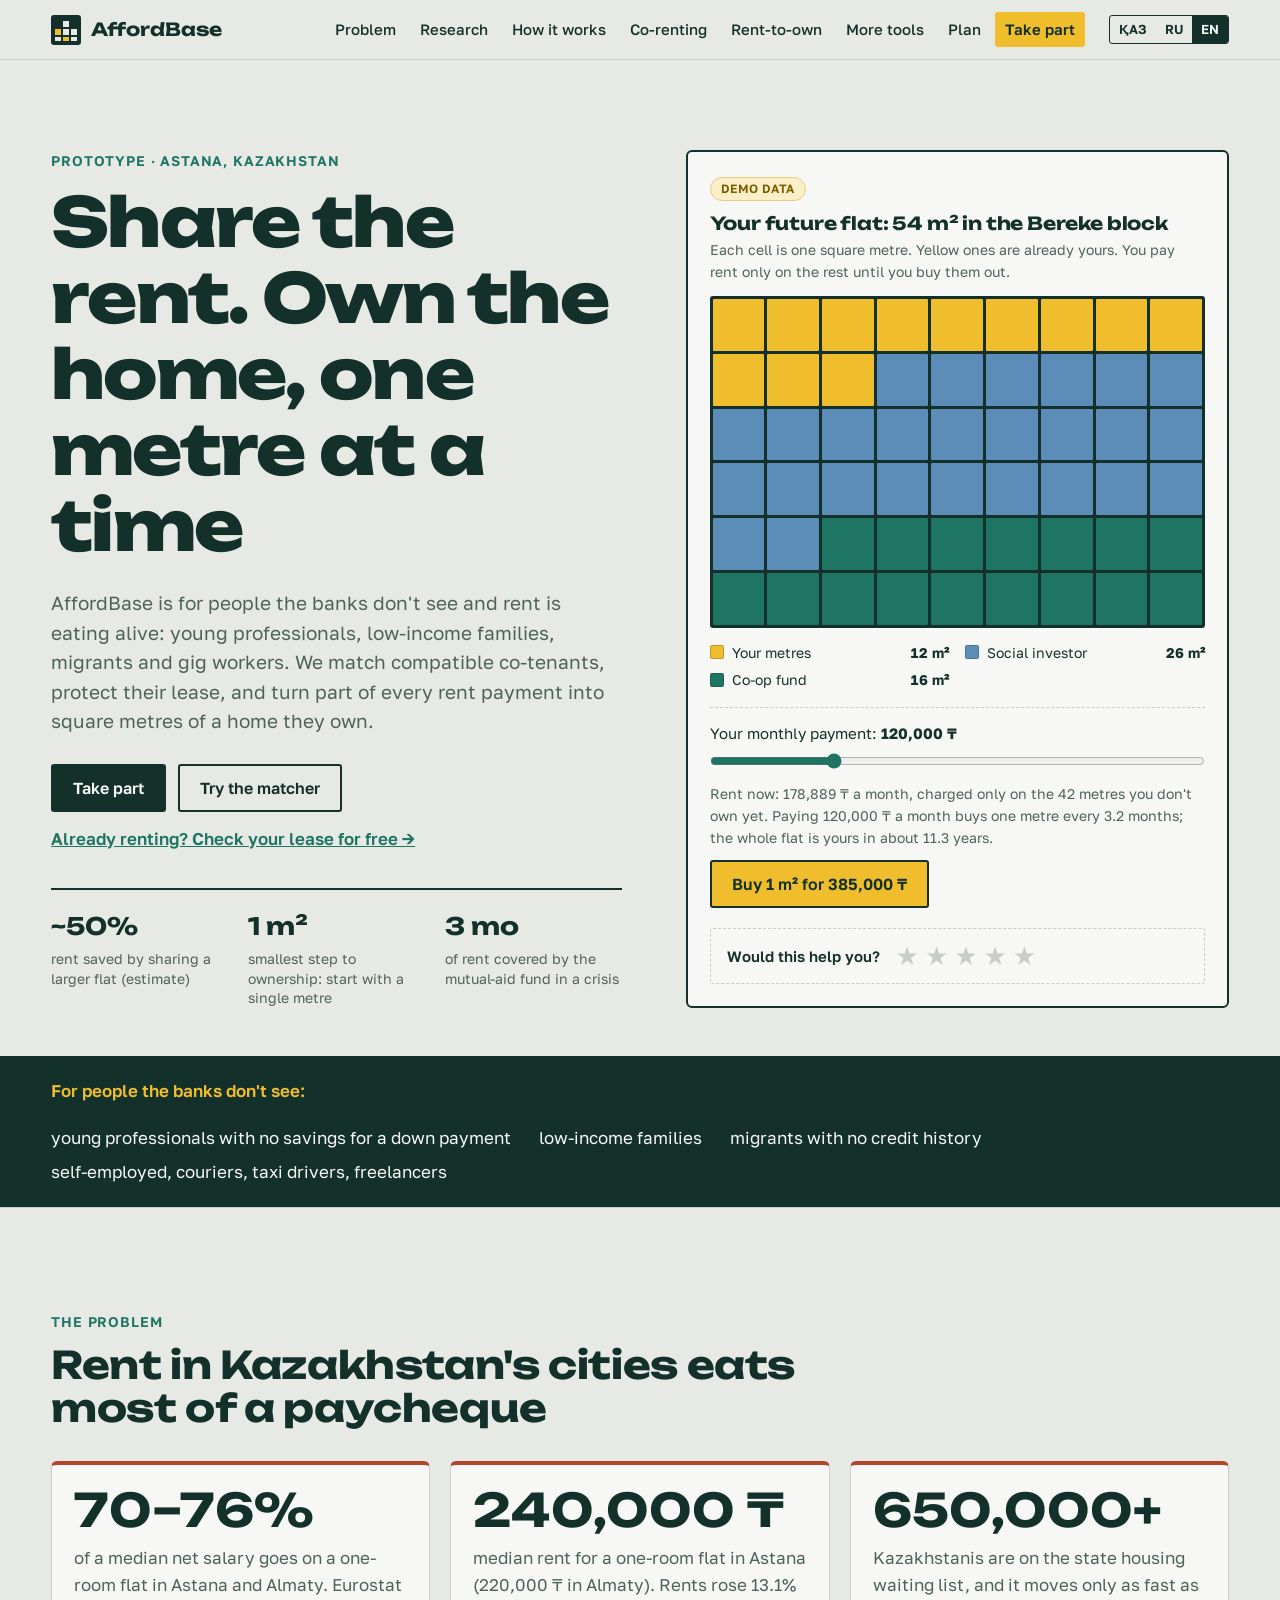
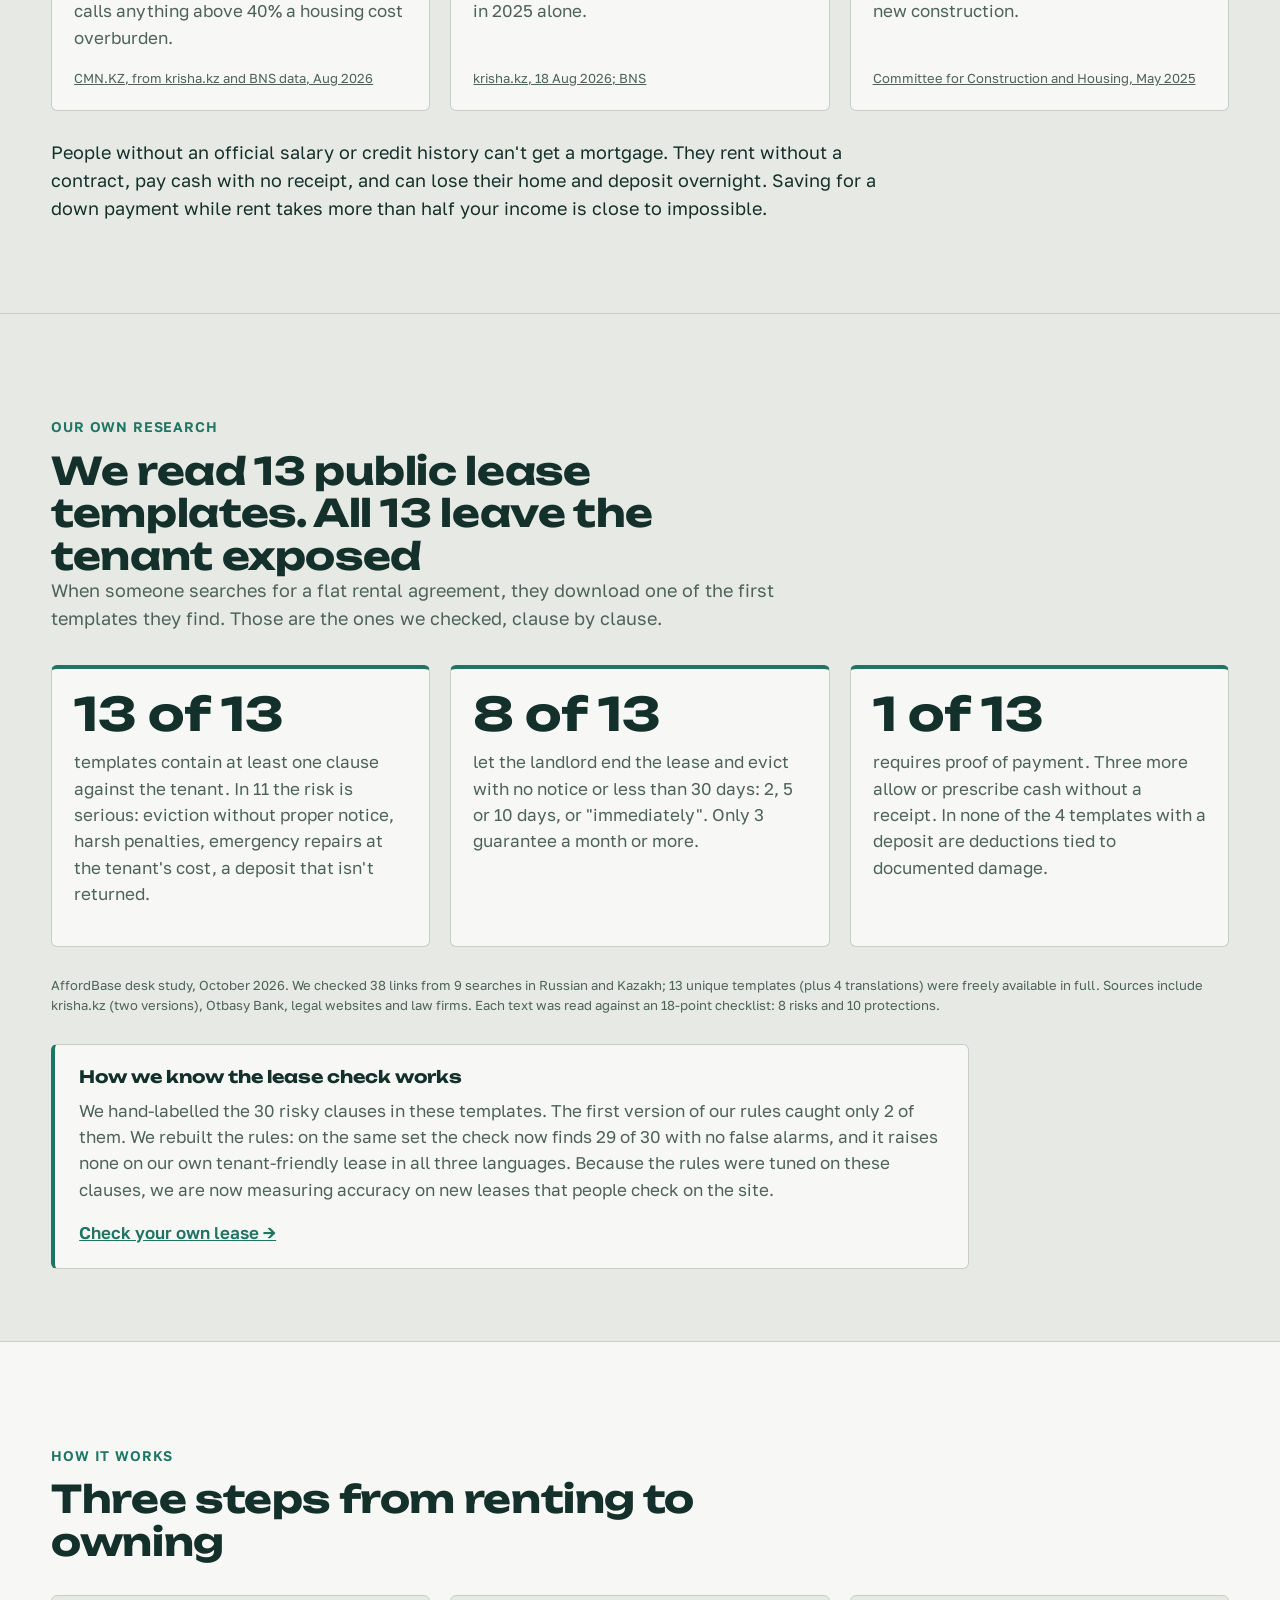
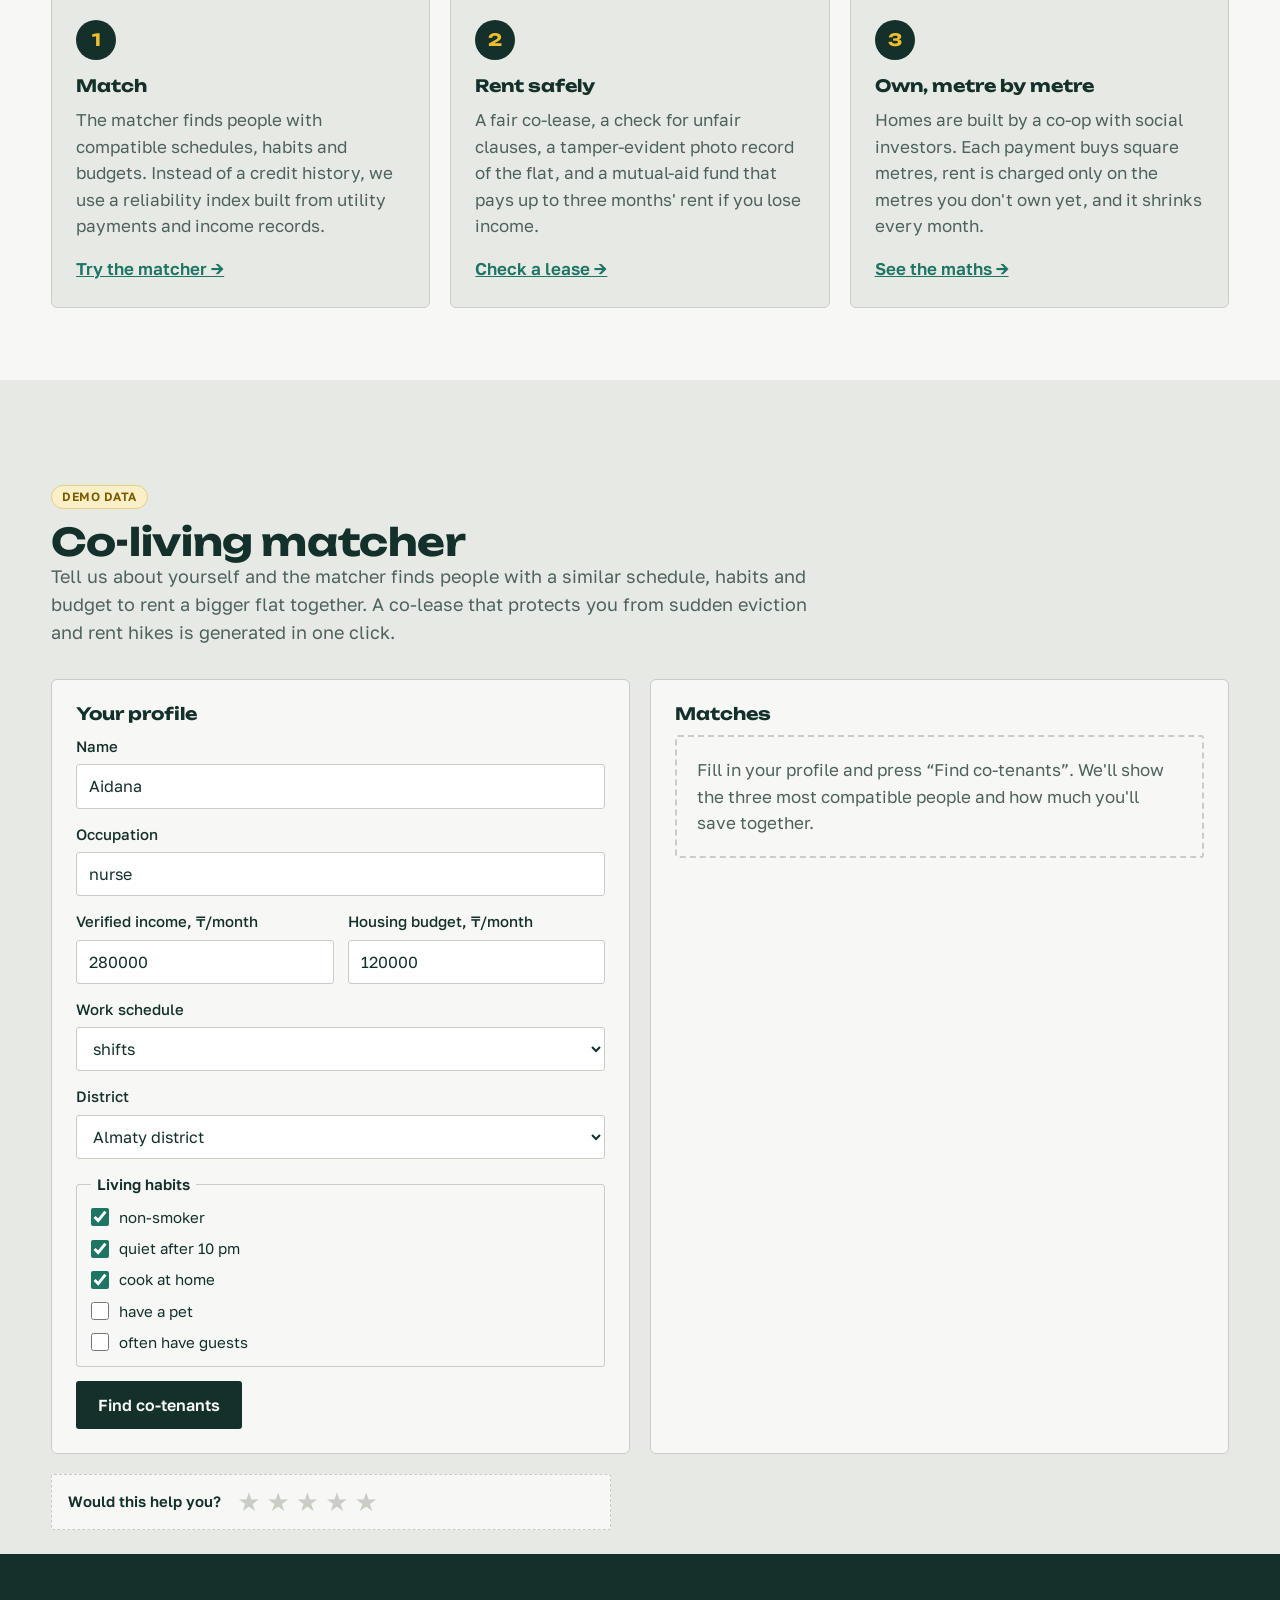
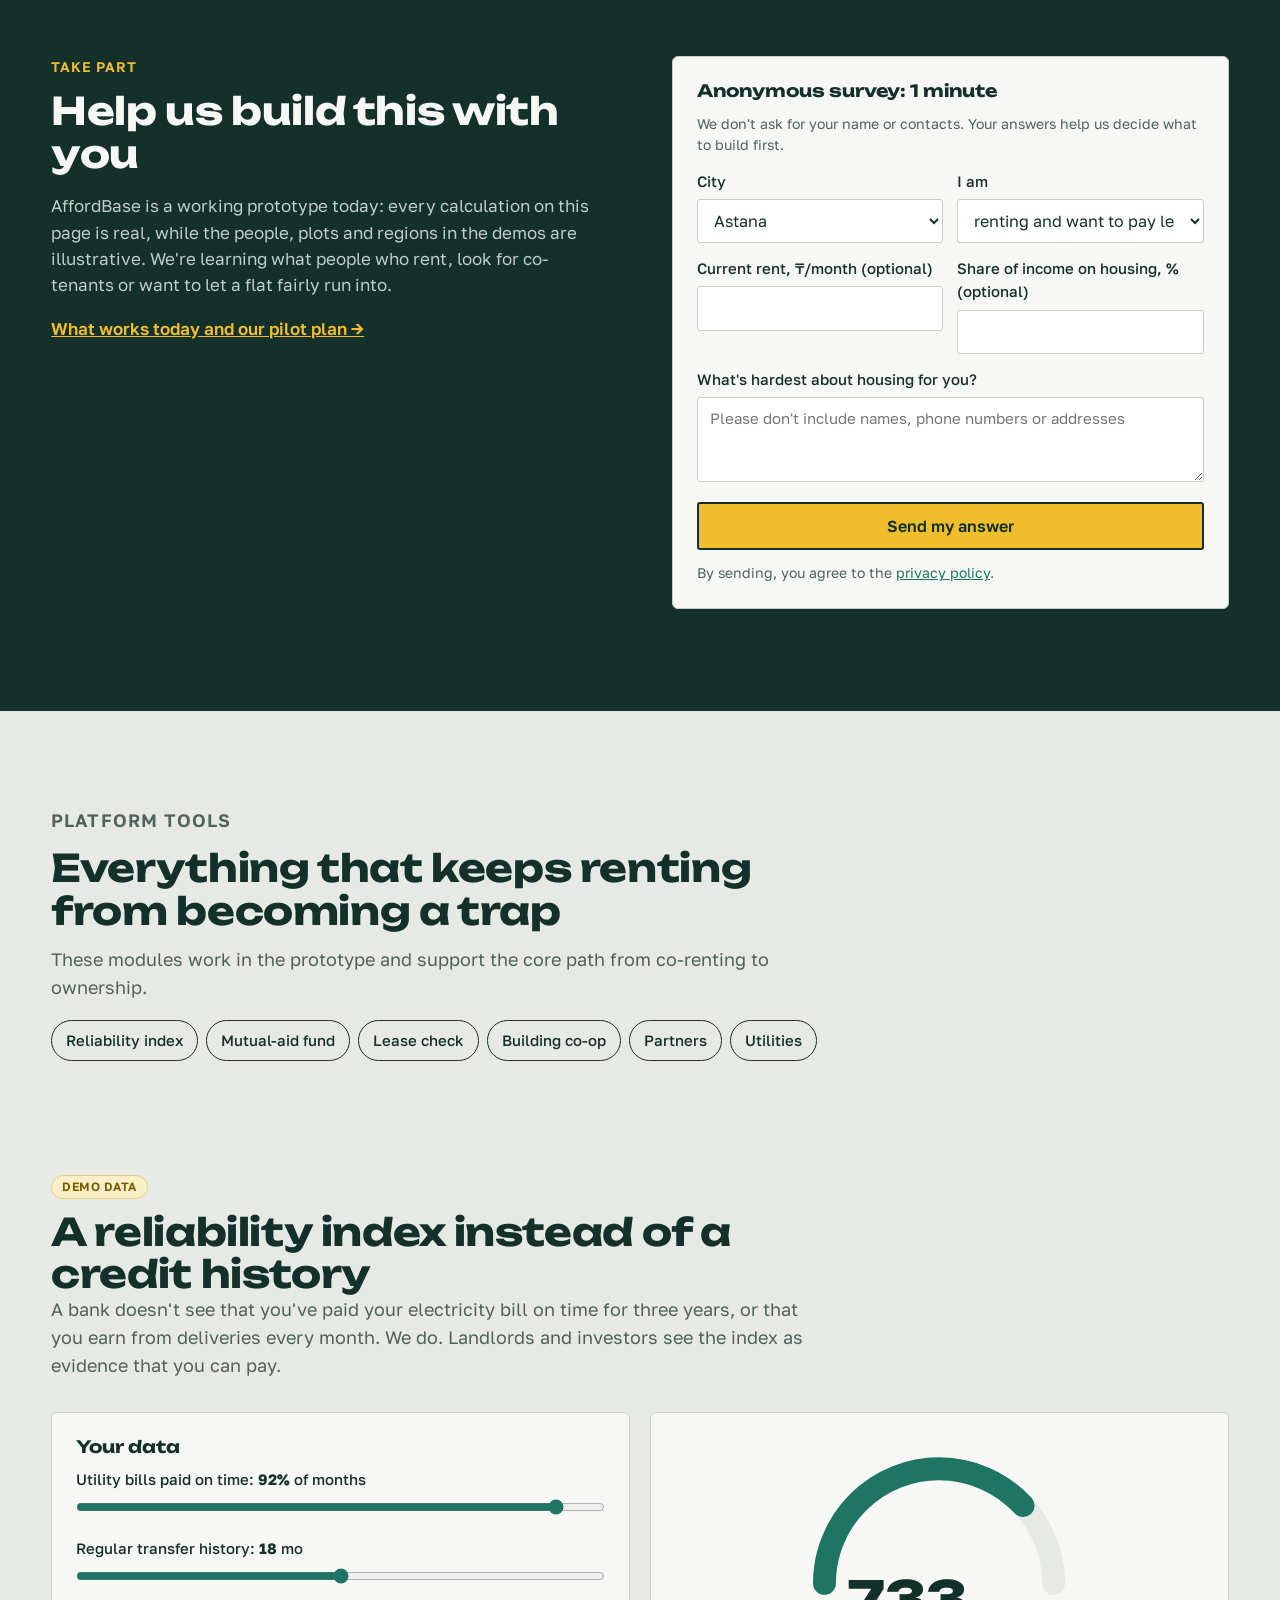
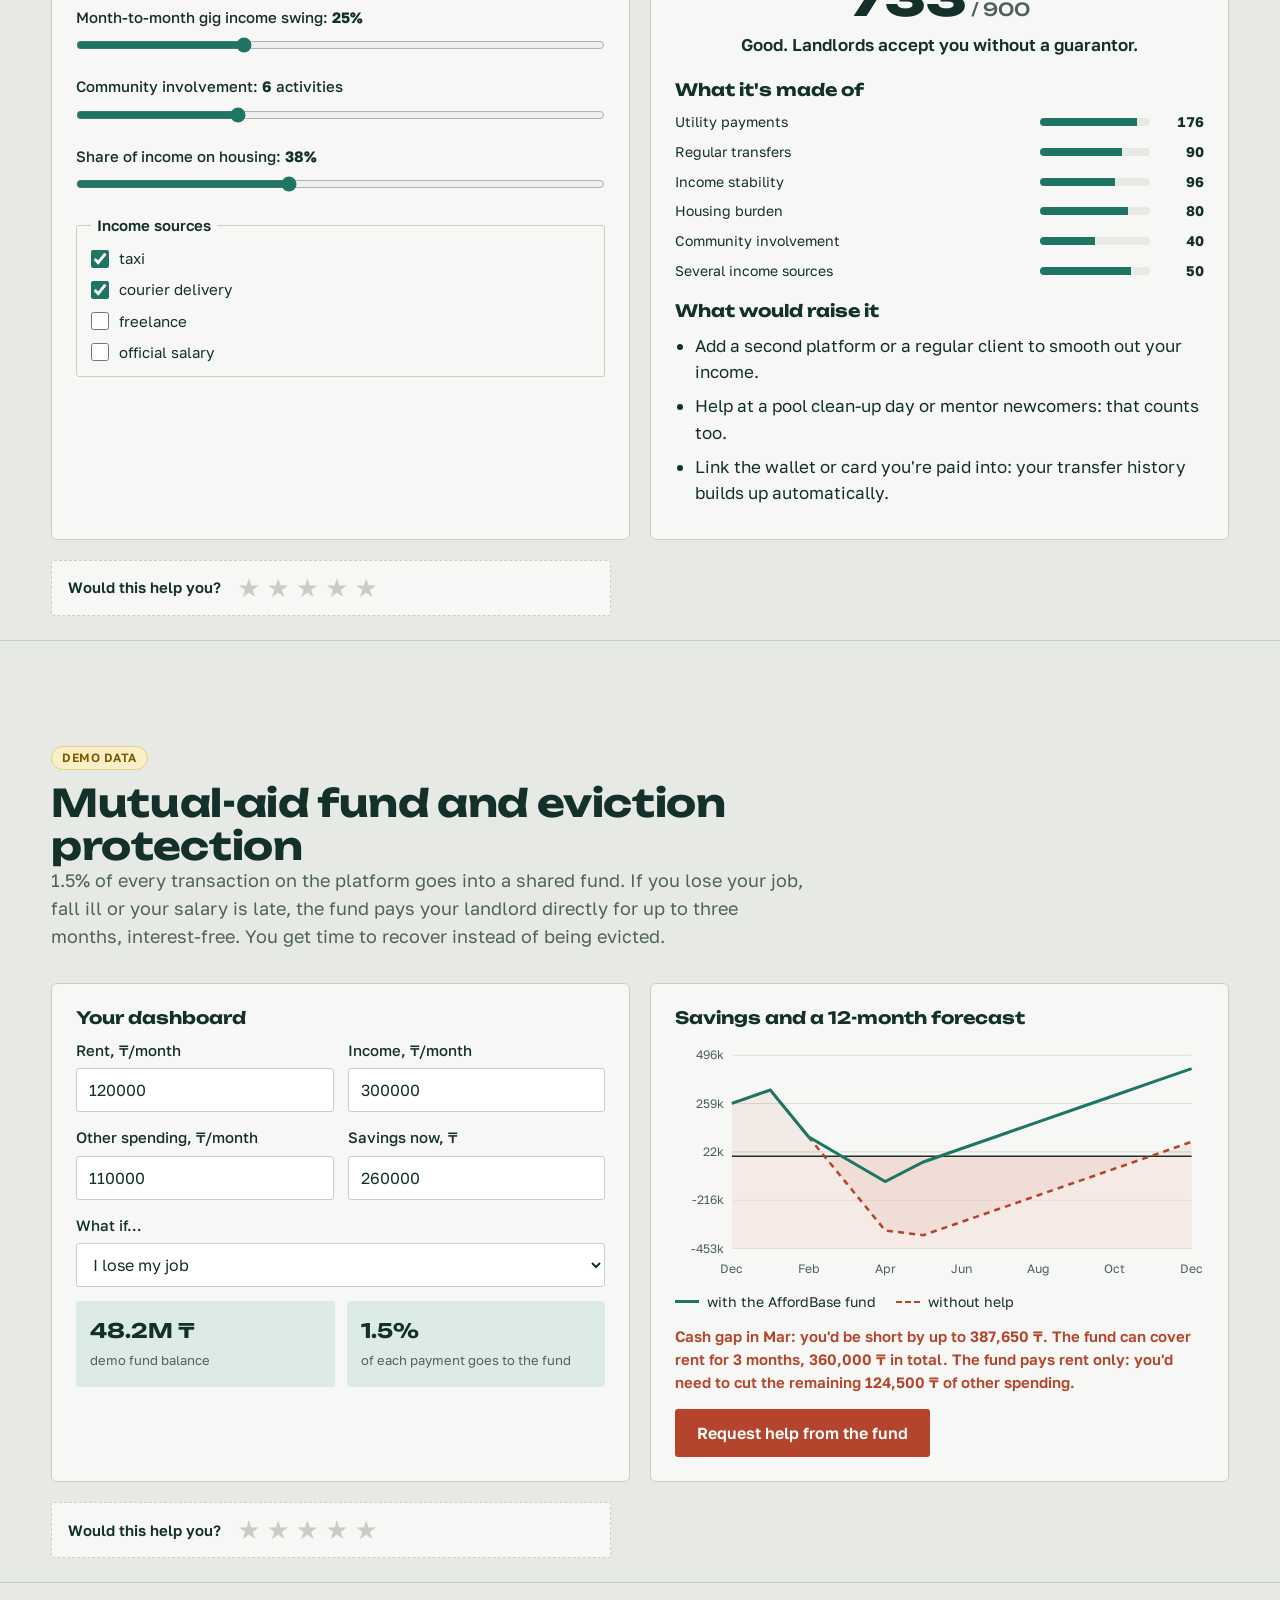
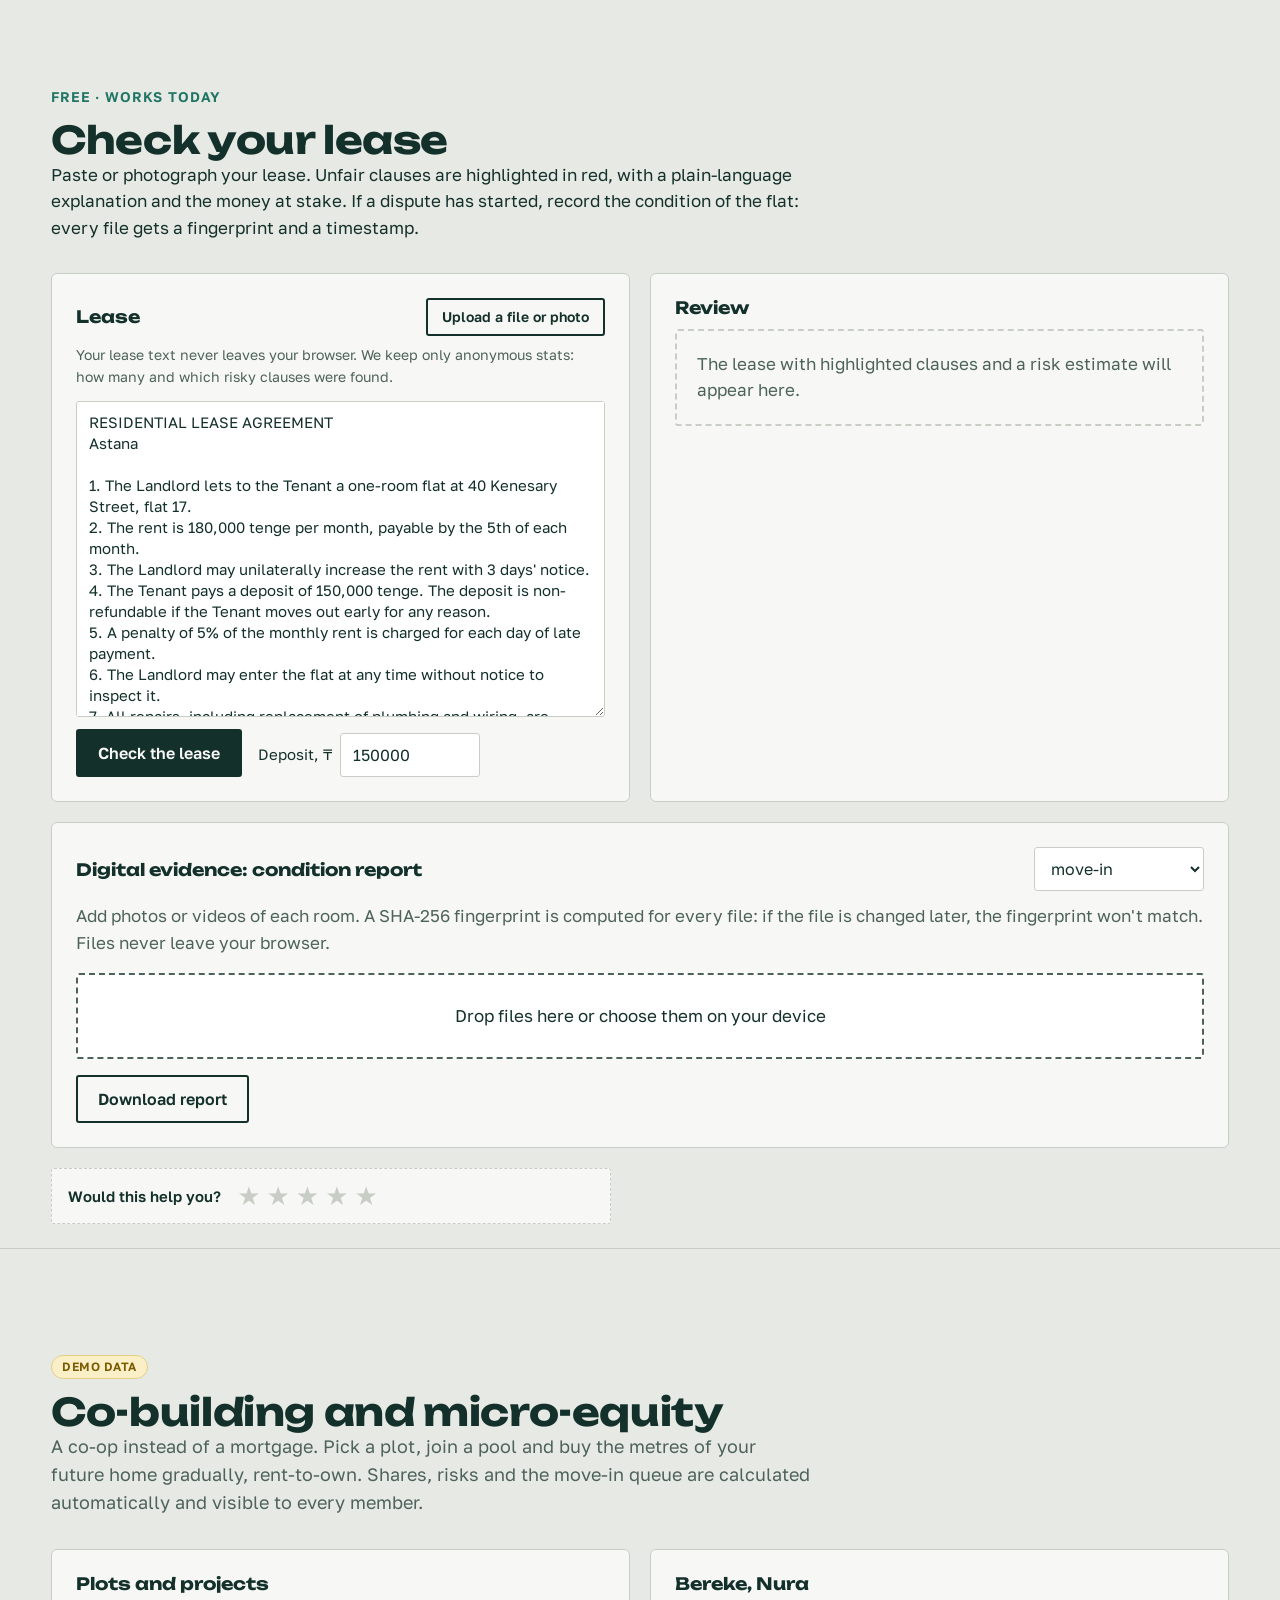
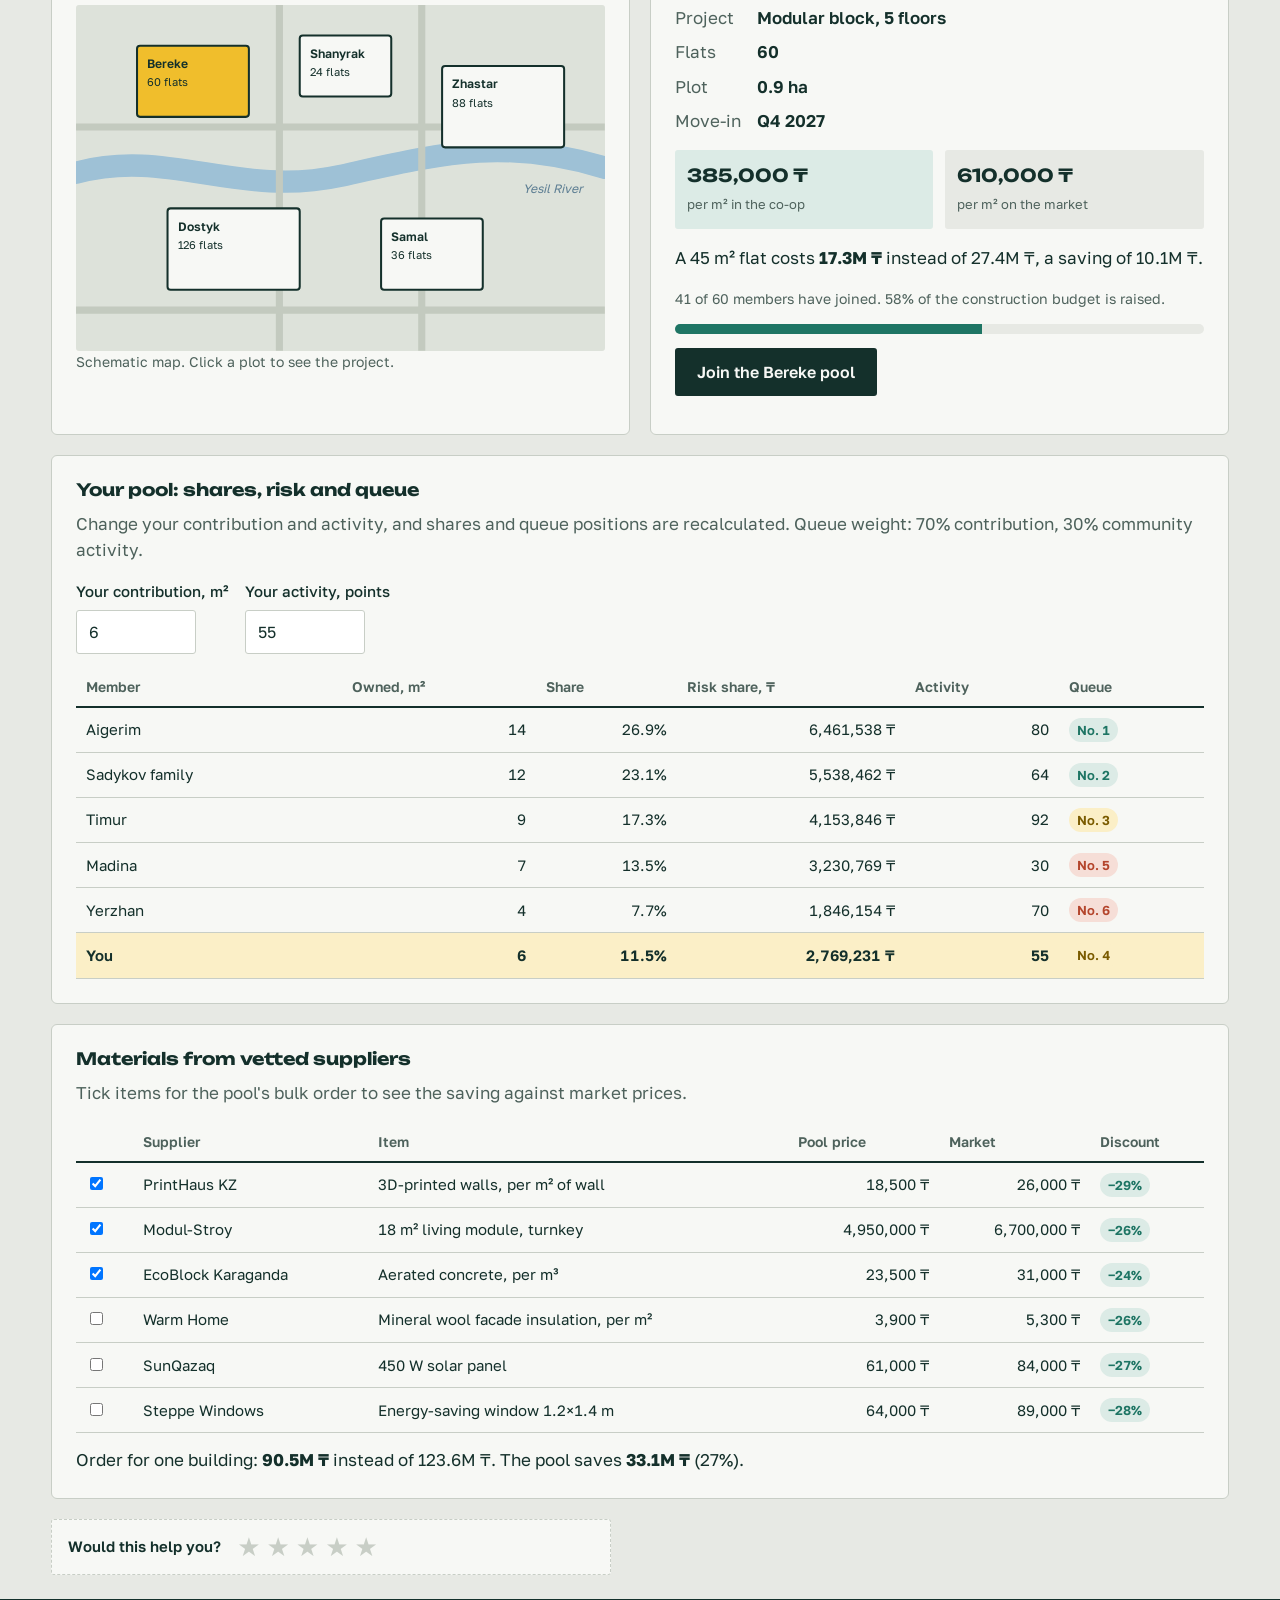
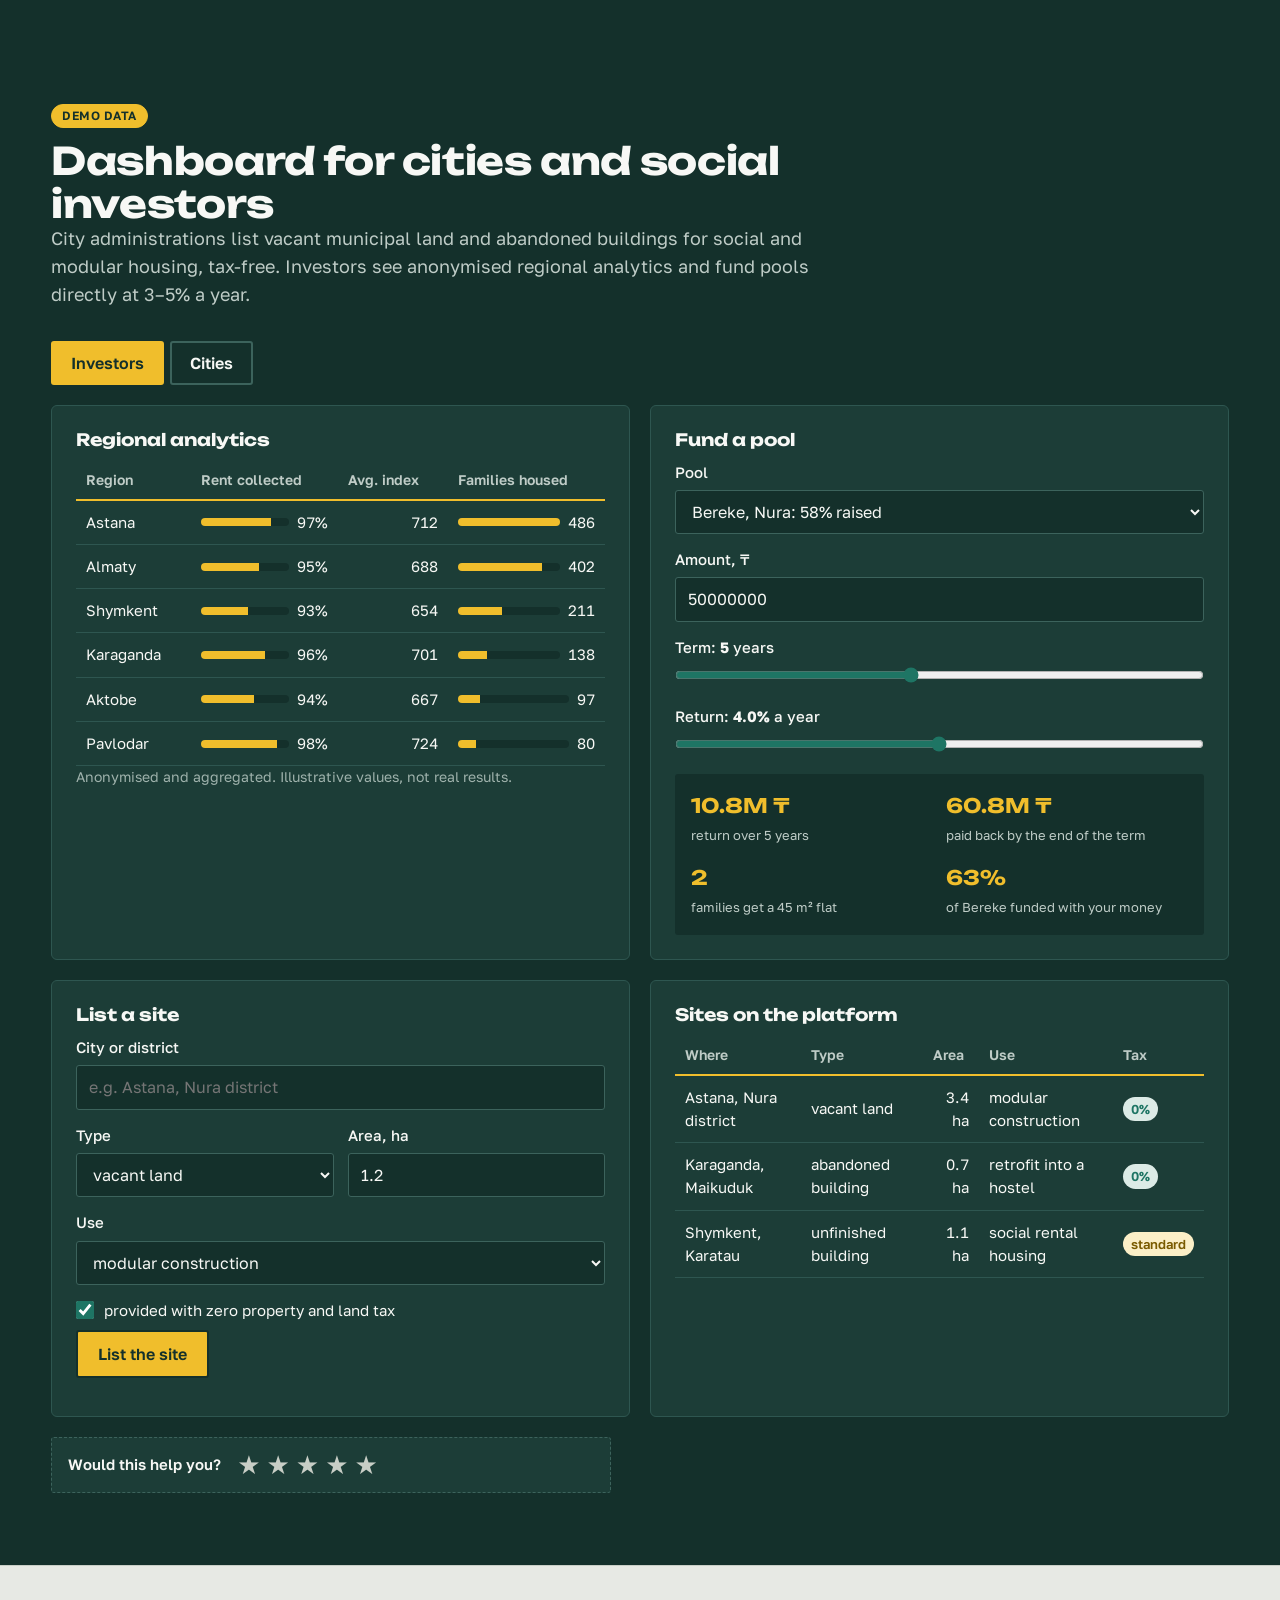
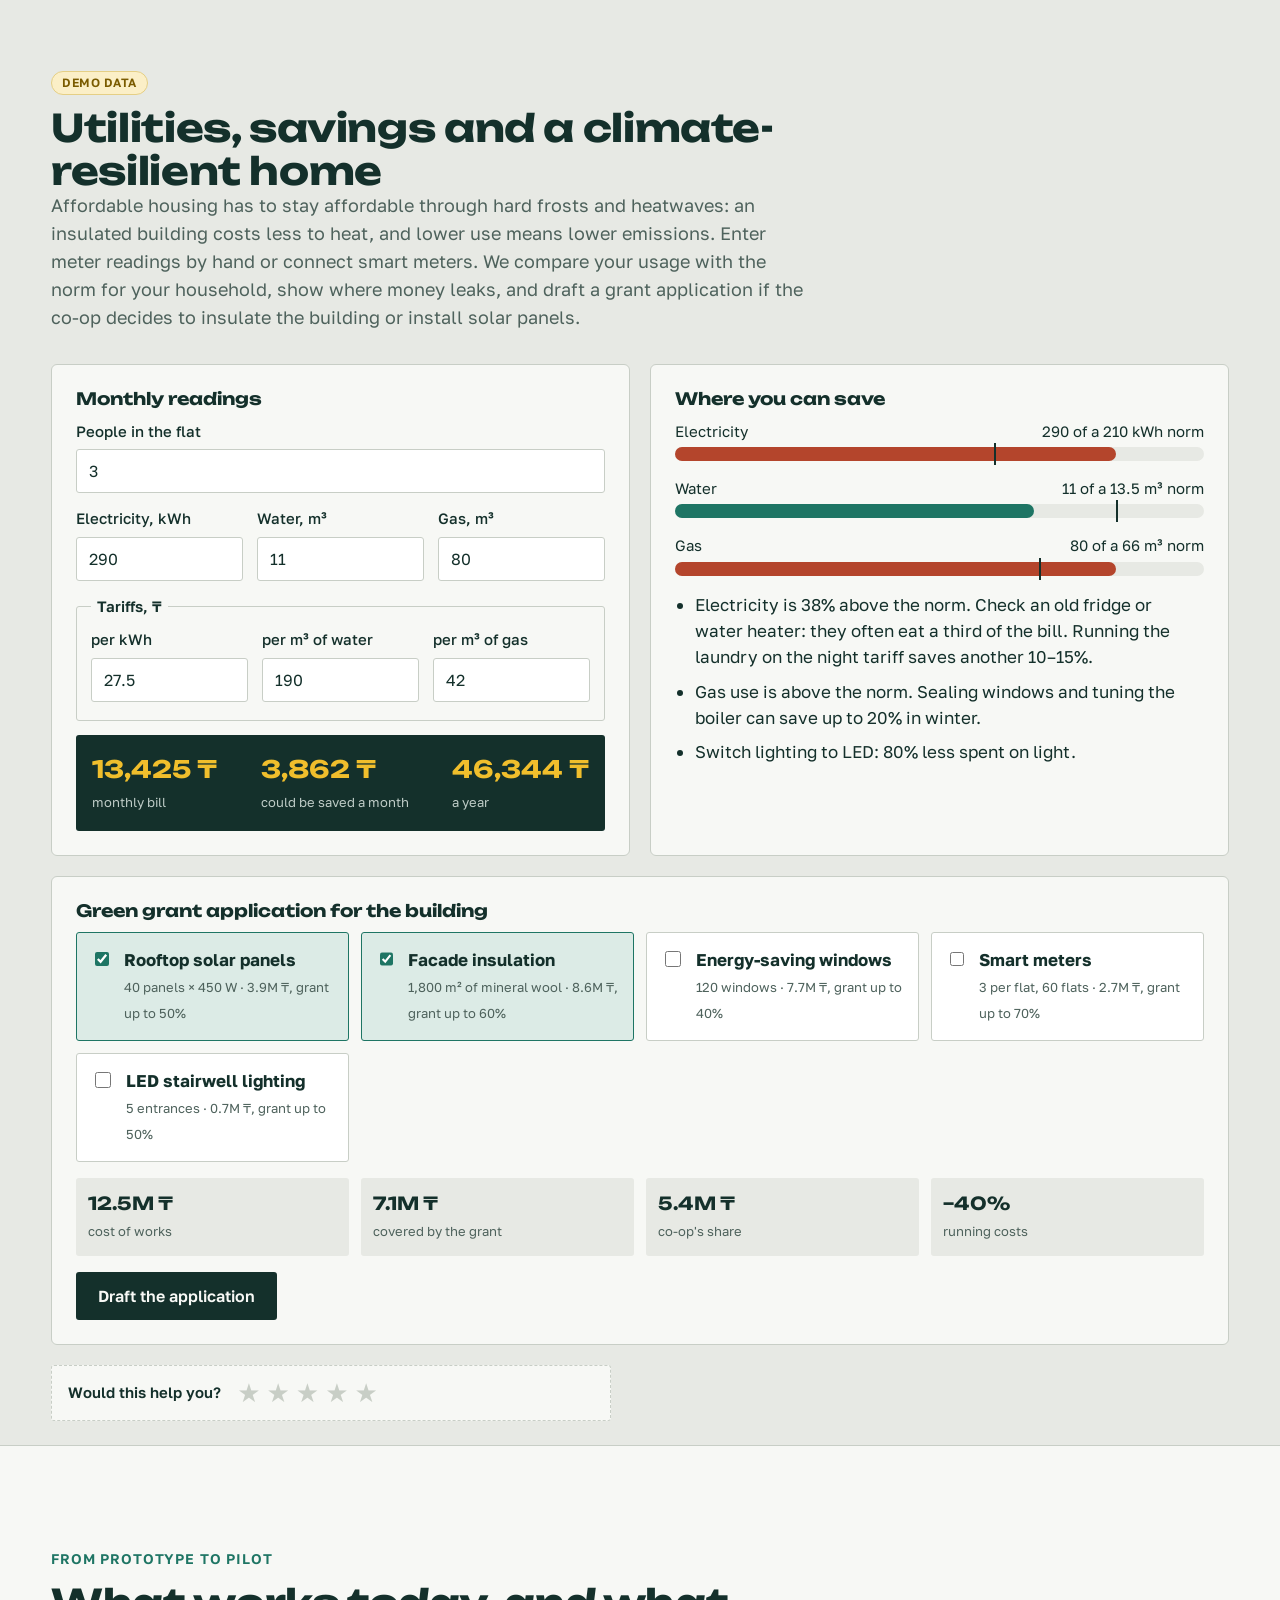
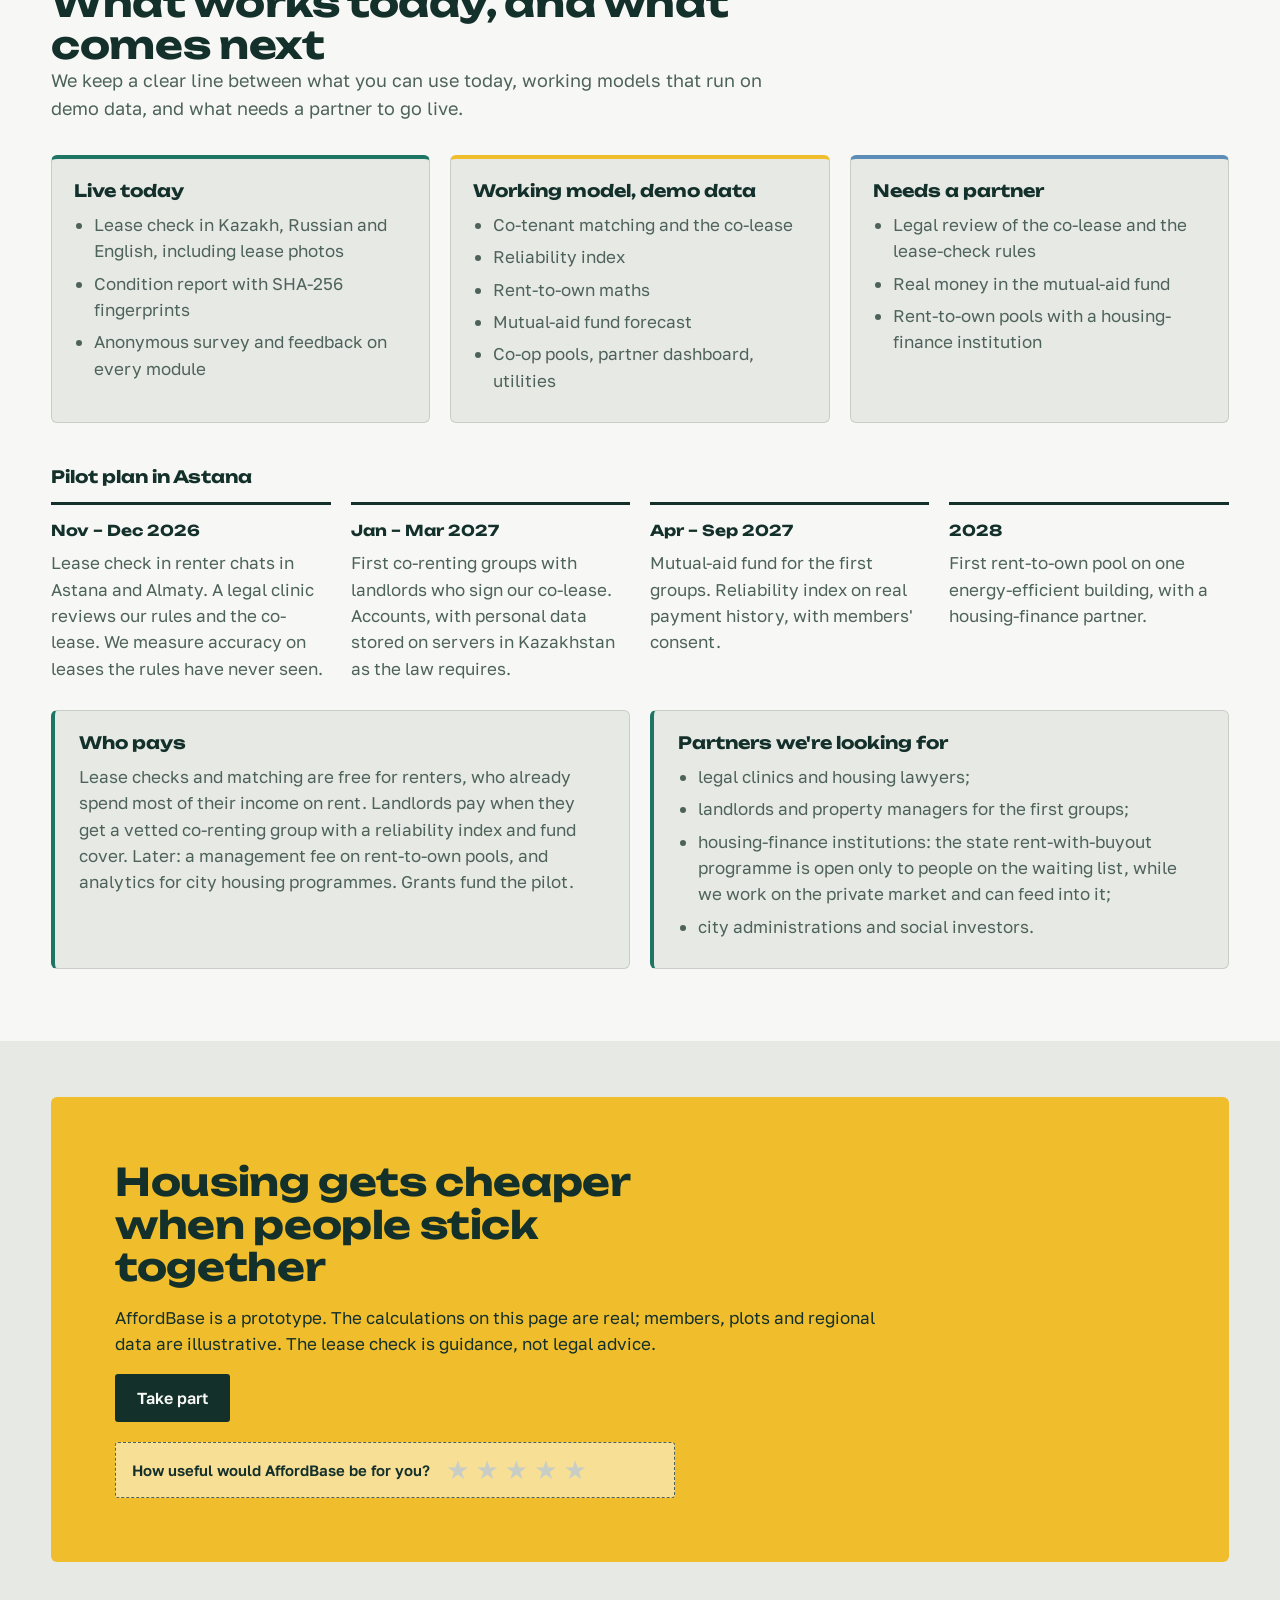
==== index.html @ 90a04442 "AffordBase prototype: trilingual site, lease check, research and pilot plan Co-Authored-By: Claude O" ====
<!doctype html>
<html lang="en">
<head>
  <meta charset="utf-8">
  <meta name="viewport" content="width=device-width, initial-scale=1">
  <title data-ru="AffordBase — снимайте вместе, выкупайте по метру" data-kk="AffordBase — бірге жалдаңыз, метрлеп сатып алыңыз">AffordBase — share the rent, own the home</title>
  <meta name="description" content="AffordBase helps renters the banks don't see — young professionals, low-income families, migrants and gig workers — find compatible co-tenants, rent safely and buy their home one square metre at a time." data-ru-content="AffordBase помогает тем, кого не видит банк: молодым специалистам, семьям с низким доходом, мигрантам и самозанятым. Подбор соарендаторов, безопасная аренда и выкуп жилья по одному квадратному метру." data-kk-content="AffordBase банк көрмейтіндерге көмектеседі: жас мамандарға, табысы төмен отбасыларға, көшіп келушілерге және өзін-өзі жұмыспен қамтығандарға. Бірге жалдаушыларды іріктеу, қауіпсіз жалдау және баспананы шаршы метрлеп сатып алу.">
  <meta property="og:title" content="AffordBase — share the rent, own the home">
  <meta property="og:description" content="Co-renting and rent-to-own for people locked out of mortgages in Kazakhstan.">
  <meta property="og:type" content="website">
  <link rel="preconnect" href="https://fonts.googleapis.com">
  <link rel="preconnect" href="https://fonts.gstatic.com" crossorigin>
  <link href="https://fonts.googleapis.com/css2?family=Unbounded:wght@500;700;800&family=Montserrat:wght@700;800&family=Golos+Text:wght@400;500;600;700&display=swap" rel="stylesheet">
  <link rel="stylesheet" href="css/styles.css">
  <link rel="icon" href="data:image/svg+xml,%3Csvg xmlns='http://www.w3.org/2000/svg' viewBox='0 0 30 30'%3E%3Crect width='30' height='30' fill='%2314302B'/%3E%3Crect x='4' y='14' width='6' height='6' fill='%23F0BE2C'/%3E%3Crect x='12' y='14' width='6' height='6' fill='%23E7E9E4'/%3E%3Crect x='20' y='14' width='6' height='6' fill='%23E7E9E4'/%3E%3Crect x='12' y='6' width='6' height='6' fill='%23E7E9E4'/%3E%3Crect x='4' y='22' width='6' height='4' fill='%23E7E9E4'/%3E%3Crect x='12' y='22' width='6' height='4' fill='%23F0BE2C'/%3E%3Crect x='20' y='22' width='6' height='4' fill='%23E7E9E4'/%3E%3C/svg%3E">
</head>
<body>
<a class="skip" href="#main" data-ru="Перейти к содержимому" data-kk="Мазмұнға өту">Skip to content</a>

<header class="top">
  <a class="brand" href="#" aria-label="AffordBase, home" data-ru-aria-label="AffordBase, на главную" data-kk-aria-label="AffordBase, басты бет">
    <svg class="brand-mark" viewBox="0 0 30 30" aria-hidden="true"><rect width="30" height="30" rx="3" fill="var(--ink)"/><rect x="4" y="14" width="6" height="6" fill="var(--signal)"/><rect x="12" y="14" width="6" height="6" fill="var(--concrete)"/><rect x="20" y="14" width="6" height="6" fill="var(--concrete)"/><rect x="12" y="6" width="6" height="6" fill="var(--concrete)"/><rect x="4" y="22" width="6" height="4" fill="var(--concrete)"/><rect x="12" y="22" width="6" height="4" fill="var(--signal)"/><rect x="20" y="22" width="6" height="4" fill="var(--concrete)"/></svg>
    <span>AffordBase</span>
  </a>
  <button class="nav-toggle" aria-expanded="false" aria-controls="nav" data-ru="Меню" data-kk="Мәзір">Menu</button>
  <nav id="nav" class="nav" aria-label="Sections" data-ru-aria-label="Разделы" data-kk-aria-label="Бөлімдер">
    <a href="#problem" data-ru="Проблема" data-kk="Мәселе">Problem</a>
    <a href="#evidence" data-ru="Исследование" data-kk="Зерттеу">Research</a>
    <a href="#how" data-ru="Как работает" data-kk="Қалай жұмыс істейді">How it works</a>
    <a href="#match" data-ru="Соарендаторы" data-kk="Бірге жалдау">Co-renting</a>
    <a href="#own" data-ru="Выкуп" data-kk="Сатып алу">Rent-to-own</a>
    <a href="#tools" data-ru="Инструменты" data-kk="Құралдар">More tools</a>
    <a href="#plan" data-ru="План" data-kk="Жоспар">Plan</a>
    <a href="#pilot" class="nav-cta" data-ru="Участвовать" data-kk="Қатысу">Take part</a>
  </nav>
  <div class="lang" role="group" aria-label="Language" data-ru-aria-label="Язык" data-kk-aria-label="Тіл">
    <a href="?lang=kk" data-lang="kk" hreflang="kk" title="Қазақша">ҚАЗ</a>
    <a href="?lang=ru" data-lang="ru" hreflang="ru" title="Русский">RU</a>
    <a href="?lang=en" data-lang="en" hreflang="en" title="English">EN</a>
  </div>
</header>

<main id="main">

<!-- HERO: rent-to-own, metre by metre -->
<section class="hero">
  <div class="hero-text">
    <p class="kicker" data-ru="Прототип · Астана, Казахстан" data-kk="Прототип · Астана, Қазақстан">Prototype · Astana, Kazakhstan</p>
    <h1 data-ru="Снимайте вместе. Выкупайте по одному метру" data-kk="Бірге жалдаңыз. Үйді метрлеп сатып алыңыз">Share the rent. Own the home, one metre at a time</h1>
    <p class="lead" data-ru="AffordBase для тех, кому банк не даёт ипотеку, а аренда съедает больше половины дохода: молодых специалистов, семей, мигрантов, самозанятых. Мы подбираем совместимых соарендаторов, защищаем договор и превращаем часть каждого платежа в квадратные метры собственного жилья." data-kk="AffordBase банк ипотека бермейтін, ал жалдау ақысы табысының жартысынан астамын алатын адамдарға арналған: жас мамандарға, отбасыларға, көшіп келушілерге, өзін-өзі жұмыспен қамтығандарға. Біз үйлесімді бірге жалдаушыларды іріктейміз, шартты қорғаймыз және әр төлемнің бір бөлігін өз баспанаңыздың шаршы метріне айналдырамыз.">AffordBase is for people the banks don't see and rent is eating alive: young professionals, low-income families, migrants and gig workers. We match compatible co-tenants, protect their lease, and turn part of every rent payment into square metres of a home they own.</p>
    <div class="hero-cta">
      <a class="btn btn-primary" href="#pilot" data-ru="Участвовать" data-kk="Қатысу">Take part</a>
      <a class="btn btn-ghost" href="#match" data-ru="Попробовать подбор" data-kk="Іріктеуді байқап көру">Try the matcher</a>
    </div>
    <p class="hero-aside"><a href="#legal" data-ru="Уже снимаете? Проверьте свой договор бесплатно →" data-kk="Пәтер жалдап отырсыз ба? Шартыңызды тегін тексеріңіз →">Already renting? Check your lease for free →</a></p>
    <dl class="hero-facts">
      <div><dt>~50%</dt><dd data-ru="экономии на аренде в общей квартире (оценка)" data-kk="ортақ пәтерде жалдау ақысын үнемдеу (бағалау)">rent saved by sharing a larger flat (estimate)</dd></div>
      <div><dt data-ru="1 м²" data-kk="1 м²">1 m²</dt><dd data-ru="минимальный шаг выкупа: начать можно с одного метра" data-kk="иелікке ең кіші қадам: бір метрден бастауға болады">smallest step to ownership: start with a single metre</dd></div>
      <div><dt>3 <span data-ru="мес." data-kk="ай">mo</span></dt><dd data-ru="аренды покрывает фонд взаимопомощи, если случилась беда" data-kk="жалдау ақысын қиын жағдайда өзара көмек қоры жабады">of rent covered by the mutual-aid fund in a crisis</dd></div>
    </dl>
  </div>

  <div class="flat" id="own" aria-labelledby="flat-title">
    <div class="flat-head">
      <span class="badge-demo" data-ru="Демо-данные" data-kk="Демо-деректер">Demo data</span>
      <h2 id="flat-title" data-ru="Ваша будущая квартира: 54 м² в доме «Береке»" data-kk="Болашақ пәтеріңіз: «Береке» үйіндегі 54 м²">Your future flat: 54 m² in the Bereke block</h2>
      <p class="muted" data-ru="Каждая клетка — один квадратный метр. Жёлтые уже ваши. За остальные вы платите аренду, пока не выкупите их." data-kk="Әр ұяшық — бір шаршы метр. Сарылары сіздікі. Қалғандарын сатып алғанша, тек солар үшін жалдау ақысын төлейсіз.">Each cell is one square metre. Yellow ones are already yours. You pay rent only on the rest until you buy them out.</p>
    </div>
    <div id="flat-grid" class="flat-grid" role="img" aria-label="Floor plan made of 54 one-square-metre cells" data-ru-aria-label="План квартиры из 54 клеток по одному квадратному метру" data-kk-aria-label="Бір шаршы метрлік 54 ұяшықтан тұратын пәтер жоспары"></div>
    <ul id="flat-legend" class="flat-legend"></ul>
    <div class="flat-controls">
      <label for="flat-pay"><span data-ru="Ваш взнос в месяц:" data-kk="Айлық жарнаңыз:">Your monthly payment:</span> <strong id="flat-pay-out">120 000 ₸</strong></label>
      <input id="flat-pay" type="range" min="30000" max="400000" step="10000" value="120000">
      <p id="flat-calc" class="flat-calc"></p>
      <button id="flat-buy" class="btn btn-signal"></button>
    </div>
    <div class="fb-slot" data-fb="rto"></div>
  </div>
</section>

<section class="audience" aria-label="Who it is for" data-ru-aria-label="Для кого платформа" data-kk-aria-label="Платформа кімге арналған">
  <p data-ru="Для тех, кого не видит банк:" data-kk="Банк көрмейтіндерге:">For people the banks don't see:</p>
  <ul>
    <li data-ru="молодые специалисты без накоплений на первый взнос" data-kk="алғашқы жарнаға жинағы жоқ жас мамандар">young professionals with no savings for a down payment</li>
    <li data-ru="семьи с низким доходом" data-kk="табысы төмен отбасылар">low-income families</li>
    <li data-ru="мигранты без кредитной истории" data-kk="несие тарихы жоқ көшіп келушілер">migrants with no credit history</li>
    <li data-ru="самозанятые, курьеры, таксисты, фрилансеры" data-kk="өзін-өзі жұмыспен қамтығандар, курьерлер, такси жүргізушілері, фрилансерлер">self-employed, couriers, taxi drivers, freelancers</li>
  </ul>
</section>

<!-- PROBLEM -->
<section id="problem" class="story">
  <header class="module-head">
    <p class="kicker" data-ru="Проблема" data-kk="Мәселе">The problem</p>
    <h2 data-ru="Аренда в городах Казахстана съедает большую часть зарплаты" data-kk="Қазақстан қалаларында жалдау ақысы жалақының басым бөлігін алады">Rent in Kazakhstan's cities eats most of a paycheque</h2>
  </header>
  <div class="stats">
    <article class="stat">
      <strong>70–76%</strong>
      <p data-ru="чистого дохода при медианной зарплате уходит на однокомнатную квартиру в Астане и Алматы. Порог перегрузки по методике Eurostat — 40%." data-kk="медианалық жалақы алатын адамның таза табысының осынша бөлігі Астана мен Алматыда бір бөлмелі пәтерге кетеді. Eurostat әдістемесі бойынша шамадан тыс жүктеме шегі — 40%.">of a median net salary goes on a one-room flat in Astana and Almaty. Eurostat calls anything above 40% a housing cost overburden.</p>
      <a class="src" href="https://cmn.kz/arenda-zhilya-v-kazahstane-diagnoz-i-chto-s-etim-delat-a08693/" target="_blank" rel="noopener" data-ru="CMN.KZ по данным krisha.kz и БНС, август 2026" data-kk="CMN.KZ, krisha.kz және ҰСБ деректері бойынша, 2026 жылғы тамыз">CMN.KZ, from krisha.kz and BNS data, Aug 2026</a>
    </article>
    <article class="stat">
      <strong data-ru="240 000 ₸" data-kk="240 000 ₸">240,000 ₸</strong>
      <p data-ru="медианная аренда однокомнатной квартиры в Астане (220 000 ₸ в Алматы). Только за 2025 год аренда подорожала на 13,1%." data-kk="Астанадағы бір бөлмелі пәтерді жалдаудың медианалық бағасы (Алматыда 220 000 ₸). Тек 2025 жылы жалдау ақысы 13,1%-ға қымбаттады.">median rent for a one-room flat in Astana (220,000 ₸ in Almaty). Rents rose 13.1% in 2025 alone.</p>
      <a class="src" href="https://cmn.kz/arenda-zhilya-v-kazahstane-diagnoz-i-chto-s-etim-delat-a08693/" target="_blank" rel="noopener" data-ru="krisha.kz, 18.08.2026; БНС" data-kk="krisha.kz, 18.08.2026; ҰСБ">krisha.kz, 18 Aug 2026; BNS</a>
    </article>
    <article class="stat">
      <strong data-ru="650 000+" data-kk="650 000+">650,000+</strong>
      <p data-ru="казахстанцев стоят в очереди на государственное жильё. Скорость очереди зависит только от темпов строительства." data-kk="қазақстандық мемлекеттік баспана кезегінде тұр. Кезек тек құрылыс қарқынымен ғана жылжиды.">Kazakhstanis are on the state housing waiting list, and it moves only as fast as new construction.</p>
      <a class="src" href="https://en.orda.kz/over-650000-kazakhstanis-await-state-housing-distribution-process-to-be-centralized-6526/" target="_blank" rel="noopener" data-ru="Комитет строительства и ЖКХ, май 2025" data-kk="Құрылыс және ТКШ істері комитеті, 2025 жылғы мамыр">Committee for Construction and Housing, May 2025</a>
    </article>
  </div>
  <p class="story-text" data-ru="Тем, у кого нет официальной зарплаты или кредитной истории, ипотеку не дают. Они снимают без договора, платят наличными без расписки и могут потерять жильё и залог за один день. Накопить на первый взнос, отдавая больше половины дохода за аренду, почти невозможно." data-kk="Ресми жалақысы немесе несие тарихы жоқ адамдарға ипотека берілмейді. Олар шартсыз жалдайды, қолхатсыз қолма-қол төлейді және бір күнде баспанасы мен кепілақысынан айырылуы мүмкін. Табыстың жартысынан астамы жалдауға кетсе, алғашқы жарнаға ақша жинау мүмкін емес дерлік.">People without an official salary or credit history can't get a mortgage. They rent without a contract, pay cash with no receipt, and can lose their home and deposit overnight. Saving for a down payment while rent takes more than half your income is close to impossible.</p>
</section>

<!-- EVIDENCE: our own research -->
<section id="evidence" class="story">
  <header class="module-head">
    <p class="kicker" data-ru="Наше исследование" data-kk="Біздің зерттеу">Our own research</p>
    <h2 data-ru="Мы прочитали 13 публичных шаблонов договора аренды. Все 13 ставят жильца под риск" data-kk="Біз жалдау шартының 13 жария үлгісін оқып шықтық. 13-інің бәрі жалдаушыны тәуекелге қалдырады">We read 13 public lease templates. All 13 leave the tenant exposed</h2>
    <p data-ru="Когда человек ищет «договор аренды квартиры», он скачивает один из первых шаблонов в поиске. Мы проверили именно их, пункт за пунктом." data-kk="Адам «пәтер жалдау шарты» деп іздегенде, іздеудегі алғашқы үлгілердің бірін жүктейді. Біз дәл соларды тармақ бойынша тексердік.">When someone searches for a flat rental agreement, they download one of the first templates they find. Those are the ones we checked, clause by clause.</p>
  </header>
  <div class="stats stats-own">
    <article class="stat">
      <strong data-ru="13 из 13" data-kk="13-тен 13">13 of 13</strong>
      <p data-ru="шаблонов содержат хотя бы один пункт против жильца. В 11 риск серьёзный: выселение без нормального срока, жёсткая неустойка, аварии за счёт жильца, невозврат залога." data-kk="үлгіде жалдаушыға қарсы кемінде бір тармақ бар. 11-інде тәуекел елеулі: қалыпты мерзімсіз шығару, қатаң тұрақсыздық айыбы, апаттарды жалдаушының есебінен жою, кепілақыны қайтармау.">templates contain at least one clause against the tenant. In 11 the risk is serious: eviction without proper notice, harsh penalties, emergency repairs at the tenant's cost, a deposit that isn't returned.</p>
    </article>
    <article class="stat">
      <strong data-ru="8 из 13" data-kk="13-тен 8">8 of 13</strong>
      <p data-ru="позволяют расторгнуть договор и выселить без уведомления или с уведомлением короче 30 дней: за 2, 5, 10 дней или «незамедлительно». Месяц и больше гарантируют только 3." data-kk="үлгі шартты бұзып, ескертусіз немесе 30 күннен қысқа ескертумен шығаруға мүмкіндік береді: 2, 5, 10 күн немесе «дереу». Бір ай және одан көп мерзімді тек 3 үлгі кепілдейді.">let the landlord end the lease and evict with no notice or less than 30 days: 2, 5 or 10 days, or "immediately". Only 3 guarantee a month or more.</p>
    </article>
    <article class="stat">
      <strong data-ru="1 из 13" data-kk="13-тен 1">1 of 13</strong>
      <p data-ru="требует подтверждения оплаты. Ещё 3 допускают или предписывают наличные без расписки. Ни в одном из 4 шаблонов с залогом удержание не привязано к задокументированному ущербу." data-kk="үлгі ғана төлемді растауды талап етеді. Тағы 3 үлгі қолхатсыз қолма-қол төлеуге жол береді. Кепілақысы бар 4 үлгінің ешқайсысында ұстап қалу құжатталған залалмен байланыстырылмаған.">requires proof of payment. Three more allow or prescribe cash without a receipt. In none of the 4 templates with a deposit are deductions tied to documented damage.</p>
    </article>
  </div>
  <p class="src" data-ru="Кабинетное исследование AffordBase, октябрь 2026. Проверено 38 ссылок из 9 поисковых запросов на русском и казахском; полный текст бесплатно доступен у 13 уникальных шаблонов (плюс 4 перевода). Источники: krisha.kz (две версии), Отбасы банк, юридические сайты и адвокатские конторы. Каждый текст прочитан по протоколу из 18 пунктов: 8 рисков и 10 защит." data-kk="AffordBase кабинеттік зерттеуі, 2026 жылғы қазан. Орыс және қазақ тілдеріндегі 9 іздеу сұранысынан 38 сілтеме тексерілді; толық мәтін тегін 13 бірегей үлгіде ғана бар (тағы 4 аударма). Дереккөздер: krisha.kz (екі нұсқа), Отбасы банк, заң сайттары мен адвокаттық кеңселер. Әр мәтін 18 тармақтық хаттама бойынша оқылды: 8 тәуекел және 10 қорғау.">AffordBase desk study, October 2026. We checked 38 links from 9 searches in Russian and Kazakh; 13 unique templates (plus 4 translations) were freely available in full. Sources include krisha.kz (two versions), Otbasy Bank, legal websites and law firms. Each text was read against an 18-point checklist: 8 risks and 10 protections.</p>

  <div class="proof">
    <h3 data-ru="Как мы проверяем, что проверка договора работает" data-kk="Шартты тексеру жұмыс істейтінін қалай тексереміз">How we know the lease check works</h3>
    <p data-ru="В этих шаблонах мы вручную разметили 30 опасных пунктов. Первая версия наших правил нашла только 2 из них. Мы переписали правила, и на том же наборе проверка находит 29 из 30 без ложных срабатываний, а на нашем собственном договоре в пользу жильца не срабатывает ни разу на всех трёх языках. Правила настраивались на этих же пунктах, поэтому сейчас мы измеряем точность на новых договорах, которые проверяют пользователи." data-kk="Осы үлгілерде біз 30 қауіпті тармақты қолмен белгіледік. Ережелеріміздің бірінші нұсқасы олардың тек 2-еуін тапты. Біз ережелерді қайта жаздық: сол жиында тексеру 30-дың 29-ын жалған дабылсыз табады, ал жалдаушының пайдасына жазылған өз шартымызда үш тілде де бірде-бір рет іске қосылмайды. Ережелер дәл осы тармақтарға бапталғандықтан, қазір дәлдікті пайдаланушылар тексеретін жаңа шарттарда өлшеп жатырмыз.">We hand-labelled the 30 risky clauses in these templates. The first version of our rules caught only 2 of them. We rebuilt the rules: on the same set the check now finds 29 of 30 with no false alarms, and it raises none on our own tenant-friendly lease in all three languages. Because the rules were tuned on these clauses, we are now measuring accuracy on new leases that people check on the site.</p>
    <a href="#legal" data-ru="Проверить свой договор →" data-kk="Шартыңызды тексеру →">Check your own lease →</a>
  </div>
</section>

<!-- HOW IT WORKS -->
<section id="how" class="story story-alt">
  <header class="module-head">
    <p class="kicker" data-ru="Решение" data-kk="Шешім">How it works</p>
    <h2 data-ru="Три шага от аренды к своему жилью" data-kk="Жалдаудан өз баспанаңызға дейінгі үш қадам">Three steps from renting to owning</h2>
  </header>
  <ol class="steps">
    <li>
      <span class="step-n">1</span>
      <h3 data-ru="Найти соарендаторов" data-kk="Бірге жалдаушыларды табу">Match</h3>
      <p data-ru="Алгоритм подбирает людей с похожим графиком, привычками и бюджетом. Вместо кредитной истории — индекс надёжности из коммунальных платежей и истории доходов." data-kk="Алгоритм кестесі, әдеті және бюджеті ұқсас адамдарды іріктейді. Несие тарихының орнына — коммуналдық төлемдер мен табыс тарихынан құралған сенімділік индексі.">The matcher finds people with compatible schedules, habits and budgets. Instead of a credit history, we use a reliability index built from utility payments and income records.</p>
      <a href="#match" data-ru="Попробовать подбор →" data-kk="Іріктеуді байқап көру →">Try the matcher →</a>
    </li>
    <li>
      <span class="step-n">2</span>
      <h3 data-ru="Снимать безопасно" data-kk="Қауіпсіз жалдау">Rent safely</h3>
      <p data-ru="Честный договор совместной аренды, проверка опасных пунктов, фотоакт состояния жилья и фонд взаимопомощи, который платит аренду до трёх месяцев, если вы потеряли доход." data-kk="Әділ бірлескен жалдау шарты, қауіпті тармақтарды тексеру, пәтер күйінің фотоактісі және табыстан айырылсаңыз, үш айға дейін жалдау ақысын төлейтін өзара көмек қоры.">A fair co-lease, a check for unfair clauses, a tamper-evident photo record of the flat, and a mutual-aid fund that pays up to three months' rent if you lose income.</p>
      <a href="#legal" data-ru="Проверить договор →" data-kk="Шартты тексеру →">Check a lease →</a>
    </li>
    <li>
      <span class="step-n">3</span>
      <h3 data-ru="Выкупать по метру" data-kk="Метрлеп сатып алу">Own, metre by metre</h3>
      <p data-ru="Жильё строит кооператив с социальными инвесторами. Каждый взнос выкупает квадратные метры, а аренда начисляется только за ещё не ваши метры и падает с каждым месяцем." data-kk="Баспананы кооператив әлеуметтік инвесторлармен бірге салады. Әр жарна шаршы метр сатып алады, ал жалдау ақысы тек әлі сізге тиесілі емес метрлерге есептеліп, ай сайын азаяды.">Homes are built by a co-op with social investors. Each payment buys square metres, rent is charged only on the metres you don't own yet, and it shrinks every month.</p>
      <a href="#own" data-ru="Посмотреть расчёт →" data-kk="Есепті көру →">See the maths →</a>
    </li>
  </ol>
</section>

<!-- CORE 1. CO-LIVING -->
<section id="match" class="module" data-fb="match">
  <header class="module-head">
    <span class="badge-demo" data-ru="Демо-данные" data-kk="Демо-деректер">Demo data</span>
    <h2 data-ru="Подбор соарендаторов" data-kk="Бірге жалдаушыларды іріктеу">Co-living matcher</h2>
    <p data-ru="Расскажите о себе — алгоритм найдёт людей с похожим графиком, привычками и бюджетом, чтобы снять большую квартиру вместе. Договор совместной аренды с защитой от внезапного выселения и повышения платы собирается в один клик." data-kk="Өзіңіз туралы айтыңыз — алгоритм үлкен пәтерді бірге жалдау үшін кестесі, әдеті және бюджеті ұқсас адамдарды табады. Кенеттен шығарып жіберуден және ақының өсуінен қорғайтын бірлескен жалдау шарты бір батырмамен жасалады.">Tell us about yourself and the matcher finds people with a similar schedule, habits and budget to rent a bigger flat together. A co-lease that protects you from sudden eviction and rent hikes is generated in one click.</p>
  </header>
  <div class="tool tool-split">
    <form class="panel form" id="match-form">
      <h3 data-ru="Ваш профиль" data-kk="Сіздің профиліңіз">Your profile</h3>
      <label><span data-ru="Имя" data-kk="Аты">Name</span> <input name="name" value="Aidana" data-ru-value="Айдана" data-kk-value="Айдана" required></label>
      <label><span data-ru="Профессия" data-kk="Мамандығы">Occupation</span> <input name="job" value="nurse" data-ru-value="медсестра" data-kk-value="мейірбике"></label>
      <div class="row2">
        <label><span data-ru="Подтверждённый доход, ₸/мес" data-kk="Расталған табыс, ₸/ай">Verified income, ₸/month</span> <input name="income" type="number" min="0" step="10000" value="280000"></label>
        <label><span data-ru="Предел на жильё, ₸/мес" data-kk="Баспанаға шек, ₸/ай">Housing budget, ₸/month</span> <input name="budget" type="number" min="0" step="5000" value="120000"></label>
      </div>
      <label><span data-ru="График работы" data-kk="Жұмыс кестесі">Work schedule</span>
        <select name="schedule">
          <option value="day" data-ru="дневной, 9–18" data-kk="күндізгі, 9–18">daytime, 9–6</option>
          <option value="shift" selected data-ru="сменный" data-kk="ауысымдық">shifts</option>
          <option value="night" data-ru="ночной" data-kk="түнгі">nights</option>
          <option value="remote" data-ru="удалённо из дома" data-kk="үйден қашықтан">remote, from home</option>
        </select>
      </label>
      <label><span data-ru="Район" data-kk="Аудан">District</span>
        <select name="district" id="match-district"></select>
      </label>
      <fieldset>
        <legend data-ru="Бытовые привычки" data-kk="Тұрмыстық әдеттер">Living habits</legend>
        <label class="check"><input type="checkbox" name="habits" value="nosmoke" checked> <span data-ru="не курю" data-kk="темекі шекпеймін">non-smoker</span></label>
        <label class="check"><input type="checkbox" name="habits" value="quiet" checked> <span data-ru="тишина после 22:00" data-kk="22:00-ден кейін тыныштық">quiet after 10 pm</span></label>
        <label class="check"><input type="checkbox" name="habits" value="cook" checked> <span data-ru="готовлю дома" data-kk="үйде тамақ әзірлеймін">cook at home</span></label>
        <label class="check"><input type="checkbox" name="habits" value="pets"> <span data-ru="есть питомец" data-kk="үй жануарым бар">have a pet</span></label>
        <label class="check"><input type="checkbox" name="habits" value="guests"> <span data-ru="часто гости" data-kk="қонақ жиі келеді">often have guests</span></label>
      </fieldset>
      <button class="btn btn-primary" type="submit" data-ru="Подобрать соарендаторов" data-kk="Бірге жалдаушыларды іріктеу">Find co-tenants</button>
    </form>
    <div class="panel" id="match-result" aria-live="polite">
      <h3 data-ru="Совпадения" data-kk="Сәйкестіктер">Matches</h3>
      <p class="empty" data-ru="Заполните профиль и нажмите «Подобрать соарендаторов». Мы покажем трёх самых совместимых людей и сколько вы сэкономите вместе." data-kk="Профильді толтырып, «Бірге жалдаушыларды іріктеу» батырмасын басыңыз. Біз ең үйлесімді үш адамды және бірге қанша үнемдейтініңізді көрсетеміз.">Fill in your profile and press “Find co-tenants”. We'll show the three most compatible people and how much you'll save together.</p>
    </div>
  </div>
  <div class="panel tool" id="lease-wrap" hidden>
    <div class="doc-head">
      <h3 data-ru="Договор совместной аренды" data-kk="Бірлескен жалдау шарты">Co-lease agreement</h3>
      <button class="btn btn-ghost" id="lease-download" data-ru="Скачать договор" data-kk="Шартты жүктеу">Download agreement</button>
    </div>
    <pre class="doc" id="lease-text"></pre>
  </div>
</section>

<!-- PILOT -->
<section id="pilot" class="pilot">
  <div class="pilot-text">
    <p class="kicker" data-ru="Участвовать" data-kk="Қатысу">Take part</p>
    <h2 data-ru="Помогите нам построить это вместе с вами" data-kk="Мұны бізбен бірге құрыңыз">Help us build this with you</h2>
    <p data-ru="Сейчас AffordBase — работающий прототип: все расчёты на сайте настоящие, а люди, участки и регионы в демо — условные. Мы изучаем, с чем сталкиваются те, кто снимает жильё, ищет соарендаторов или хочет сдать квартиру честно." data-kk="Қазір AffordBase — жұмыс істейтін прототип: сайттағы барлық есептеулер шынайы, ал демодағы адамдар, учаскелер мен өңірлер шартты. Біз пәтер жалдайтындар, бірге жалдаушы іздейтіндер немесе пәтерін адал жалға бергісі келетіндер қандай қиындықтарға тап болатынын зерттеп жатырмыз.">AffordBase is a working prototype today: every calculation on this page is real, while the people, plots and regions in the demos are illustrative. We're learning what people who rent, look for co-tenants or want to let a flat fairly run into.</p>
    <p class="wl-count" id="wl-count" hidden></p>
    <p><a class="pilot-link" href="#plan" data-ru="Что уже работает и план пилота →" data-kk="Не жұмыс істеп тұр және пилот жоспары →">What works today and our pilot plan →</a></p>
  </div>
  <form class="panel form pilot-form" id="pilot-form" novalidate>
    <h3 data-ru="Анонимный опрос: 1 минута" data-kk="Анонимді сауалнама: 1 минут">Anonymous survey: 1 minute</h3>
    <p class="small muted" data-ru="Мы не спрашиваем имя и контакты. Ответы помогут понять, что строить в первую очередь." data-kk="Біз атыңызды және байланыс деректеріңізді сұрамаймыз. Жауаптар алдымен нені жасау керектігін түсінуге көмектеседі.">We don't ask for your name or contacts. Your answers help us decide what to build first.</p>
    <div class="row2">
      <label><span data-ru="Город" data-kk="Қала">City</span>
        <select name="city">
          <option value="Astana" data-ru="Астана" data-kk="Астана">Astana</option>
          <option value="Almaty" data-ru="Алматы" data-kk="Алматы">Almaty</option>
          <option value="Shymkent" data-ru="Шымкент" data-kk="Шымкент">Shymkent</option>
          <option value="Karaganda" data-ru="Караганда" data-kk="Қарағанды">Karaganda</option>
          <option value="Other" data-ru="Другой" data-kk="Басқа">Other</option>
        </select>
      </label>
      <label><span data-ru="Кто вы" data-kk="Сіз кімсіз">I am</span>
        <select name="role">
          <option value="tenant" data-ru="снимаю и хочу платить меньше" data-kk="жалдаймын, азырақ төлегім келеді">renting and want to pay less</option>
          <option value="family" data-ru="семья, ищем доступное жильё" data-kk="отбасымыз, қолжетімді баспана іздейміз">a family looking for affordable housing</option>
          <option value="gig" data-ru="самозанятый, курьер, таксист" data-kk="өзін-өзі жұмыспен қамтығанмын, курьер, такси жүргізушісі">self-employed / gig worker</option>
          <option value="landlord" data-ru="арендодатель" data-kk="пәтер иесімін">a landlord</option>
          <option value="partner" data-ru="инвестор, город или НКО" data-kk="инвестор, қала немесе ҮЕҰ">an investor, city or NGO</option>
          <option value="other" data-ru="другое" data-kk="басқа">other</option>
        </select>
      </label>
    </div>
    <div class="row2">
      <label><span data-ru="Аренда сейчас, ₸/мес (необязательно)" data-kk="Қазіргі жалдау ақысы, ₸/ай (міндетті емес)">Current rent, ₸/month (optional)</span> <input name="monthly_rent" type="number" min="0" step="5000"></label>
      <label><span data-ru="Доля дохода на жильё, % (необязательно)" data-kk="Табыстың баспанаға кететін үлесі, % (міндетті емес)">Share of income on housing, % (optional)</span> <input name="income_share" type="number" min="0" max="100"></label>
    </div>
    <label><span data-ru="Что для вас сложнее всего с жильём?" data-kk="Баспанаға қатысты сізге ең қиыны не?">What's hardest about housing for you?</span> <textarea name="pain" rows="3" maxlength="1000" placeholder="Please don't include names, phone numbers or addresses" data-ru-placeholder="Пожалуйста, без имён, телефонов и адресов" data-kk-placeholder="Аты-жөнін, телефон мен мекенжайды жазбаңыз"></textarea></label>
    <input class="hp" name="website" tabindex="-1" autocomplete="off" aria-hidden="true">
    <button class="btn btn-signal" type="submit" data-ru="Отправить ответ" data-kk="Жауапты жіберу">Send my answer</button>
    <p class="form-msg" id="pilot-msg" aria-live="polite"></p>
    <p class="small muted form-legal"><span data-ru="Отправляя ответ, вы соглашаетесь с" data-kk="Жауапты жіберу арқылы сіз келісесіз:">By sending, you agree to the</span> <a href="privacy.html" data-ru="политикой конфиденциальности" data-kk="құпиялылық саясатымен">privacy policy</a>.</p>
  </form>
</section>

<div id="tools" class="divider">
  <p class="kicker" data-ru="Инструменты платформы" data-kk="Платформа құралдары">Platform tools</p>
  <h2 data-ru="Всё, что нужно, чтобы аренда не стала ловушкой" data-kk="Жалдау тұзаққа айналмауы үшін қажеттінің бәрі">Everything that keeps renting from becoming a trap</h2>
  <p data-ru="Эти модули работают в прототипе и поддерживают основной путь: от соаренды к своему жилью." data-kk="Бұл модульдер прототипте жұмыс істейді және негізгі жолды қолдайды: бірге жалдаудан өз баспанаңызға дейін.">These modules work in the prototype and support the core path from co-renting to ownership.</p>
  <nav class="tool-links" aria-label="Platform tools" data-ru-aria-label="Инструменты платформы" data-kk-aria-label="Платформа құралдары">
    <a href="#score" data-ru="Индекс надёжности" data-kk="Сенімділік индексі">Reliability index</a>
    <a href="#vault" data-ru="Фонд взаимопомощи" data-kk="Өзара көмек қоры">Mutual-aid fund</a>
    <a href="#legal" data-ru="Проверка договора" data-kk="Шартты тексеру">Lease check</a>
    <a href="#build" data-ru="Стройкооператив" data-kk="Құрылыс кооперативі">Building co-op</a>
    <a href="#partners" data-ru="Партнёрам" data-kk="Серіктестерге">Partners</a>
    <a href="#green" data-ru="Коммуналка" data-kk="Коммуналдық төлемдер">Utilities</a>
  </nav>
</div>

<!-- 3. SCORING -->
<section id="score" class="module" data-fb="score">
  <header class="module-head">
    <span class="badge-demo" data-ru="Демо-данные" data-kk="Демо-деректер">Demo data</span>
    <h2 data-ru="Индекс надёжности вместо кредитной истории" data-kk="Несие тарихының орнына сенімділік индексі">A reliability index instead of a credit history</h2>
    <p data-ru="Банк не видит, что вы три года вовремя платите за свет и каждый месяц зарабатываете на доставке. Мы видим. Индекс надёжности показывают собственникам и инвесторам как гарантию платёжеспособности." data-kk="Банк сіздің үш жыл бойы жарыққа уақытында төлегеніңізді және ай сайын жеткізуден табыс тапқаныңызды көрмейді. Біз көреміз. Сенімділік индексі пәтер иелері мен инвесторларға төлем қабілетінің кепілі ретінде көрсетіледі.">A bank doesn't see that you've paid your electricity bill on time for three years, or that you earn from deliveries every month. We do. Landlords and investors see the index as evidence that you can pay.</p>
  </header>
  <div class="tool tool-split">
    <div class="panel form" id="score-form">
      <h3 data-ru="Ваши данные" data-kk="Сіздің деректеріңіз">Your data</h3>
      <label><span data-ru="Коммунальные платежи вовремя:" data-kk="Коммуналдық төлемдер уақытында төленген айлар:">Utility bills paid on time:</span> <strong data-out="util">92%</strong> <span data-ru="месяцев" data-kk="">of months</span>
        <input type="range" name="util" min="0" max="100" value="92"></label>
      <label><span data-ru="История регулярных переводов:" data-kk="Тұрақты аударымдар тарихы:">Regular transfer history:</span> <strong data-out="transfers">18</strong> <span data-ru="мес." data-kk="ай">mo</span>
        <input type="range" name="transfers" min="0" max="36" value="18"></label>
      <label><span data-ru="Колебание гиг-дохода по месяцам:" data-kk="Гиг-табыстың айлық ауытқуы:">Month-to-month gig income swing:</span> <strong data-out="volatility">25%</strong>
        <input type="range" name="volatility" min="0" max="80" value="25"></label>
      <label><span data-ru="Участие в жизни сообщества:" data-kk="Қоғам өміріне қатысу:">Community involvement:</span> <strong data-out="community">6</strong> <span data-ru="дел" data-kk="іс">activities</span>
        <input type="range" name="community" min="0" max="20" value="6"></label>
      <label><span data-ru="Доля дохода на жильё:" data-kk="Табыстың баспанаға кететін үлесі:">Share of income on housing:</span> <strong data-out="burden">38%</strong>
        <input type="range" name="burden" min="10" max="80" value="38"></label>
      <fieldset>
        <legend data-ru="Источники дохода" data-kk="Табыс көздері">Income sources</legend>
        <label class="check"><input type="checkbox" name="src" value="taxi" checked> <span data-ru="такси" data-kk="такси">taxi</span></label>
        <label class="check"><input type="checkbox" name="src" value="courier" checked> <span data-ru="курьерская доставка" data-kk="курьерлік жеткізу">courier delivery</span></label>
        <label class="check"><input type="checkbox" name="src" value="freelance"> <span data-ru="фриланс" data-kk="фриланс">freelance</span></label>
        <label class="check"><input type="checkbox" name="src" value="salary"> <span data-ru="официальная зарплата" data-kk="ресми жалақы">official salary</span></label>
      </fieldset>
    </div>
    <div class="panel score-out">
      <svg class="gauge" viewBox="0 0 220 130" aria-hidden="true">
        <path d="M20 115 A90 90 0 0 1 200 115" class="gauge-track"/>
        <path d="M20 115 A90 90 0 0 1 200 115" class="gauge-fill" id="gauge-fill"/>
      </svg>
      <p class="score-num"><span id="score-num">0</span><small> / 900</small></p>
      <p class="score-band" id="score-band"></p>
      <h3 data-ru="Из чего складывается" data-kk="Неден құралады">What it's made of</h3>
      <ul class="factors" id="score-factors"></ul>
      <h3 data-ru="Что поднимет индекс" data-kk="Индексті не көтереді">What would raise it</h3>
      <ul class="tips" id="score-tips"></ul>
    </div>
  </div>
</section>

<!-- 4. VAULT -->
<section id="vault" class="module" data-fb="vault">
  <header class="module-head">
    <span class="badge-demo" data-ru="Демо-данные" data-kk="Демо-деректер">Demo data</span>
    <h2 data-ru="Фонд взаимопомощи и защита от выселения" data-kk="Өзара көмек қоры және пәтерден шығарудан қорғау">Mutual-aid fund and eviction protection</h2>
    <p data-ru="С каждой транзакции на платформе 1,5% уходит в общий фонд. Если вы потеряли работу, заболели или задержали зарплату, фонд платит арендодателю напрямую до трёх месяцев — беспроцентно. Вы успеваете встать на ноги, вас не выселяют." data-kk="Платформадағы әр транзакцияның 1,5%-ы ортақ қорға түседі. Жұмыстан айырылсаңыз, ауырып қалсаңыз немесе жалақыңыз кешіксе, қор пәтер иесіне үш айға дейін тікелей, пайызсыз төлейді. Сіз есеңізді жинауға үлгересіз, сізді пәтерден шығармайды.">1.5% of every transaction on the platform goes into a shared fund. If you lose your job, fall ill or your salary is late, the fund pays your landlord directly for up to three months, interest-free. You get time to recover instead of being evicted.</p>
  </header>
  <div class="tool tool-split">
    <div class="panel form" id="vault-form">
      <h3 data-ru="Личный кабинет" data-kk="Жеке кабинет">Your dashboard</h3>
      <div class="row2">
        <label><span data-ru="Аренда, ₸/мес" data-kk="Жалдау ақысы, ₸/ай">Rent, ₸/month</span> <input name="rent" type="number" min="0" step="5000" value="120000"></label>
        <label><span data-ru="Доход, ₸/мес" data-kk="Табыс, ₸/ай">Income, ₸/month</span> <input name="income" type="number" min="0" step="10000" value="300000"></label>
      </div>
      <div class="row2">
        <label><span data-ru="Расходы без аренды, ₸/мес" data-kk="Жалдаудан басқа шығындар, ₸/ай">Other spending, ₸/month</span> <input name="spend" type="number" min="0" step="5000" value="110000"></label>
        <label><span data-ru="Накоплено сейчас, ₸" data-kk="Қазір жиналғаны, ₸">Savings now, ₸</span> <input name="saved" type="number" min="0" step="10000" value="260000"></label>
      </div>
      <label><span data-ru="Что если…" data-kk="Егер…">What if…</span>
        <select name="shock">
          <option value="none" data-ru="всё идёт как обычно" data-kk="бәрі әдеттегідей">everything goes as usual</option>
          <option value="job" selected data-ru="потеряю работу" data-kk="жұмыстан айырылсам">I lose my job</option>
          <option value="ill" data-ru="заболею на месяц" data-kk="бір айға ауырып қалсам">I'm ill for a month</option>
          <option value="delay" data-ru="зарплату задержат на 2 месяца" data-kk="жалақы 2 айға кешіксе">my salary is 2 months late</option>
        </select>
      </label>
      <div class="fund-stats">
        <div><strong id="fund-balance"></strong><span data-ru="баланс демо-фонда" data-kk="демо-қордың балансы">demo fund balance</span></div>
        <div><strong data-ru="1,5%" data-kk="1,5%">1.5%</strong><span data-ru="каждого платежа идёт в фонд" data-kk="әр төлемнен қорға түседі">of each payment goes to the fund</span></div>
      </div>
    </div>
    <div class="panel">
      <h3 data-ru="Накопления и прогноз на 12 месяцев" data-kk="Жинақ және 12 айлық болжам">Savings and a 12-month forecast</h3>
      <svg id="vault-chart" class="chart" viewBox="0 0 520 240" role="img" aria-label="Savings chart and cash-gap forecast" data-ru-aria-label="График накоплений и прогноз кассового разрыва" data-kk-aria-label="Жинақ графигі және қаржы тапшылығының болжамы"></svg>
      <ul class="chart-legend">
        <li><span class="ln ln-fund"></span><span data-ru="с фондом AffordBase" data-kk="AffordBase қорымен">with the AffordBase fund</span></li>
        <li><span class="ln ln-plain"></span><span data-ru="без помощи" data-kk="көмексіз">without help</span></li>
      </ul>
      <p id="vault-gap" class="gap-note" aria-live="polite"></p>
      <button class="btn btn-danger" id="vault-sos"></button>
      <div id="vault-loan" class="loan" hidden aria-live="polite"></div>
    </div>
  </div>
</section>

<!-- 5. LEGAL -->
<section id="legal" class="module" data-fb="legal">
  <header class="module-head">
    <p class="kicker" data-ru="Бесплатно · работает уже сейчас" data-kk="Тегін · қазір жұмыс істейді">Free · works today</p>
    <h2 data-ru="Проверьте свой договор аренды" data-kk="Жалдау шартыңызды тексеріңіз">Check your lease</h2>
    <p data-ru="Загрузите договор аренды — текстом или фотографией. Опасные пункты подсветятся красным, рядом будет объяснение простыми словами и сколько денег на кону. Если спор уже начался, зафиксируйте состояние жилья: каждый файл получает отпечаток и время фиксации." data-kk="Жалдау шартын мәтін немесе фото түрінде жүктеңіз. Қауіпті тармақтар қызылмен белгіленеді, қасында қарапайым тілмен түсіндірме және қанша ақша тәуекелде екені көрсетіледі. Дау басталып кетсе, баспананың күйін тіркеңіз: әр файл саусақ ізі мен тіркелу уақытын алады.">Paste or photograph your lease. Unfair clauses are highlighted in red, with a plain-language explanation and the money at stake. If a dispute has started, record the condition of the flat: every file gets a fingerprint and a timestamp.</p>
    <p class="lease-count" id="lease-count" hidden></p>
  </header>
  <div class="tool tool-split">
    <div class="panel">
      <div class="doc-head">
        <h3 data-ru="Договор" data-kk="Шарт">Lease</h3>
        <label class="btn btn-ghost file-btn"><span data-ru="Загрузить файл или фото" data-kk="Файл немесе фото жүктеу">Upload a file or photo</span>
          <input type="file" id="contract-file" accept=".txt,image/*">
        </label>
      </div>
      <p class="muted small privacy" data-ru="Текст договора не покидает ваш браузер. Мы сохраняем только анонимную статистику: сколько и каких опасных пунктов нашлось." data-kk="Шарт мәтіні браузеріңізден шықпайды. Біз тек анонимді статистиканы сақтаймыз: қанша және қандай қауіпті тармақ табылғаны.">Your lease text never leaves your browser. We keep only anonymous stats: how many and which risky clauses were found.</p>
      <p id="ocr-status" class="muted small" aria-live="polite"></p>
      <label class="sr-only" for="contract-text" data-ru="Текст договора" data-kk="Шарт мәтіні">Lease text</label>
      <textarea id="contract-text" rows="14"></textarea>
      <div class="row-btns">
        <button class="btn btn-primary" id="contract-check" data-ru="Проверить договор" data-kk="Шартты тексеру">Check the lease</button>
        <label class="inline"><span data-ru="Залог, ₸" data-kk="Кепілақы, ₸">Deposit, ₸</span> <input type="number" id="deposit" value="150000" step="10000" min="0"></label>
      </div>
    </div>
    <div class="panel" id="legal-result" aria-live="polite">
      <h3 data-ru="Разбор" data-kk="Талдау">Review</h3>
      <p class="empty" data-ru="Здесь появится договор с подсвеченными пунктами и оценка рисков." data-kk="Мұнда белгіленген тармақтары бар шарт пен тәуекел бағасы пайда болады.">The lease with highlighted clauses and a risk estimate will appear here.</p>
    </div>
  </div>

  <div class="tool panel">
    <div class="doc-head">
      <h3 data-ru="Цифровой арбитраж: акт состояния жилья" data-kk="Цифрлық арбитраж: баспана күйінің актісі">Digital evidence: condition report</h3>
      <select id="act-stage" aria-label="Stage" data-ru-aria-label="Этап" data-kk-aria-label="Кезең">
        <option data-ru="при заселении" data-kk="кіргенде">move-in</option><option data-ru="при выезде" data-kk="шыққанда">move-out</option><option data-ru="во время спора" data-kk="дау кезінде">during a dispute</option>
      </select>
    </div>
    <p class="muted" data-ru="Добавьте фото или видео комнат. Для каждого файла считается SHA-256 отпечаток: если файл позже изменят, отпечаток не совпадёт. Файлы не покидают ваш браузер." data-kk="Бөлмелердің фото немесе бейнесін қосыңыз. Әр файл үшін SHA-256 саусақ ізі есептеледі: файл кейін өзгертілсе, саусақ ізі сәйкес келмейді. Файлдар браузеріңізден шықпайды.">Add photos or videos of each room. A SHA-256 fingerprint is computed for every file: if the file is changed later, the fingerprint won't match. Files never leave your browser.</p>
    <label class="drop" id="act-drop">
      <input type="file" id="act-files" accept="image/*,video/*" multiple>
      <span data-ru="Перетащите файлы сюда или выберите на устройстве" data-kk="Файлдарды осында сүйреңіз немесе құрылғыдан таңдаңыз">Drop files here or choose them on your device</span>
    </label>
    <div class="table-wrap">
      <table class="data" id="act-table" hidden>
        <thead><tr><th data-ru="Файл" data-kk="Файл">File</th><th data-ru="Снято" data-kk="Түсірілген">Taken</th><th data-ru="Зафиксировано" data-kk="Тіркелген">Recorded</th><th data-ru="Отпечаток SHA-256" data-kk="SHA-256 саусақ ізі">SHA-256 fingerprint</th></tr></thead>
        <tbody></tbody>
      </table>
    </div>
    <button class="btn btn-ghost" id="act-download" hidden data-ru="Скачать акт" data-kk="Актіні жүктеу">Download report</button>
  </div>
</section>

<!-- 1. CO-BUILDING -->
<section id="build" class="module" data-fb="build">
  <header class="module-head">
    <span class="badge-demo" data-ru="Демо-данные" data-kk="Демо-деректер">Demo data</span>
    <h2 data-ru="Совместное строительство и микроинвестиции" data-kk="Бірлескен құрылыс және микроинвестициялар">Co-building and micro-equity</h2>
    <p data-ru="Вместо ипотеки — кооператив. Выберите участок, вступите в пул и выкупайте метры будущего дома постепенно, по модели rent-to-own. Доли, риски и очередь на заселение считаются автоматически и видны всем участникам." data-kk="Ипотеканың орнына — кооператив. Учаскені таңдап, пулға кіріңіз де, болашақ үйдің метрлерін rent-to-own моделі бойынша біртіндеп сатып алыңыз. Үлестер, тәуекелдер және қоныстану кезегі автоматты түрде есептеліп, барлық қатысушыларға көрінеді.">A co-op instead of a mortgage. Pick a plot, join a pool and buy the metres of your future home gradually, rent-to-own. Shares, risks and the move-in queue are calculated automatically and visible to every member.</p>
  </header>

  <div class="tool tool-split">
    <div class="panel">
      <h3 data-ru="Карта участков и проектов" data-kk="Учаскелер мен жобалар картасы">Plots and projects</h3>
      <svg id="plot-map" class="plot-map" viewBox="0 0 520 340" role="group" aria-label="Map of land plots" data-ru-aria-label="Карта земельных участков" data-kk-aria-label="Жер учаскелерінің картасы"></svg>
      <p class="muted small" data-ru="Схема условная. Нажмите на участок, чтобы увидеть проект." data-kk="Сызба шартты. Жобаны көру үшін учаскені басыңыз.">Schematic map. Click a plot to see the project.</p>
    </div>
    <div class="panel" id="plot-info" aria-live="polite"></div>
  </div>

  <div class="tool panel">
    <h3 data-ru="Ваш пул: доли, риски и очередь" data-kk="Сіздің пулыңыз: үлестер, тәуекелдер және кезек">Your pool: shares, risk and queue</h3>
    <p class="muted" data-ru="Измените свой вклад и активность — доли и место в очереди пересчитаются. Очередь: 70% веса — вклад, 30% — активность в сообществе." data-kk="Үлесіңіз бен белсенділігіңізді өзгертіңіз — үлестер мен кезектегі орын қайта есептеледі. Кезек: салмақтың 70%-ы — салым, 30%-ы — қоғамдағы белсенділік.">Change your contribution and activity, and shares and queue positions are recalculated. Queue weight: 70% contribution, 30% community activity.</p>
    <div class="pool-me">
      <label><span data-ru="Ваш вклад, м²" data-kk="Сіздің салымыңыз, м²">Your contribution, m²</span> <input id="me-m2" type="number" min="0" max="80" value="6"></label>
      <label><span data-ru="Ваша активность, баллов" data-kk="Сіздің белсенділігіңіз, ұпай">Your activity, points</span> <input id="me-act" type="number" min="0" max="100" value="55"></label>
    </div>
    <div class="table-wrap">
      <table class="data" id="pool-table">
        <thead><tr><th data-ru="Участник" data-kk="Қатысушы">Member</th><th data-ru="Выкуплено, м²" data-kk="Сатып алынғаны, м²">Owned, m²</th><th data-ru="Доля" data-kk="Үлес">Share</th><th data-ru="Доля риска, ₸" data-kk="Тәуекел үлесі, ₸">Risk share, ₸</th><th data-ru="Активность" data-kk="Белсенділік">Activity</th><th data-ru="Очередь" data-kk="Кезек">Queue</th></tr></thead>
        <tbody></tbody>
      </table>
    </div>
  </div>

  <div class="tool panel">
    <h3 data-ru="Материалы от проверенных поставщиков" data-kk="Тексерілген жеткізушілерден материалдар">Materials from vetted suppliers</h3>
    <p class="muted" data-ru="Отметьте позиции для общей закупки пула — увидите экономию против рыночной цены." data-kk="Пулдың ортақ сатып алуына позицияларды белгілеңіз — нарықтық бағамен салыстырғандағы үнемді көресіз.">Tick items for the pool's bulk order to see the saving against market prices.</p>
    <div class="table-wrap">
      <table class="data" id="supply-table">
        <thead><tr><th><span class="sr-only" data-ru="В закупку" data-kk="Сатып алуға">In order</span></th><th data-ru="Поставщик" data-kk="Жеткізуші">Supplier</th><th data-ru="Что поставляет" data-kk="Не жеткізеді">Item</th><th data-ru="Цена пулу" data-kk="Пул бағасы">Pool price</th><th data-ru="Рынок" data-kk="Нарық">Market</th><th data-ru="Скидка" data-kk="Жеңілдік">Discount</th></tr></thead>
        <tbody></tbody>
      </table>
    </div>
    <p class="supply-total" id="supply-total" aria-live="polite"></p>
  </div>
</section>

<!-- 6. PARTNERS -->
<section id="partners" class="module module-dark" data-fb="partners">
  <header class="module-head">
    <span class="badge-demo badge-dark" data-ru="Демо-данные" data-kk="Демо-деректер">Demo data</span>
    <h2 data-ru="Кабинет городов и социальных инвесторов" data-kk="Қалалар мен әлеуметтік инвесторлар кабинеті">Dashboard for cities and social investors</h2>
    <p data-ru="Акиматы размещают пустующие муниципальные земли и заброшенные здания под социальное и модульное строительство с нулевым налогом. Инвесторы видят обезличенную аналитику по регионам и финансируют пулы напрямую под 3–5% годовых." data-kk="Әкімдіктер бос муниципалдық жерлер мен тасталған ғимараттарды әлеуметтік және модульдік құрылыс үшін нөлдік салықпен орналастырады. Инвесторлар өңірлер бойынша иесіздендірілген аналитиканы көріп, пулдарды жылдық 3–5%-бен тікелей қаржыландырады.">City administrations list vacant municipal land and abandoned buildings for social and modular housing, tax-free. Investors see anonymised regional analytics and fund pools directly at 3–5% a year.</p>
  </header>
  <div class="tabs" role="tablist" aria-label="Partner type" data-ru-aria-label="Тип партнёра" data-kk-aria-label="Серіктес түрі">
    <button role="tab" id="tab-inv" aria-selected="true" aria-controls="pane-inv" data-ru="Инвестору" data-kk="Инвесторға">Investors</button>
    <button role="tab" id="tab-city" aria-selected="false" aria-controls="pane-city" tabindex="-1" data-ru="Городу" data-kk="Қалаға">Cities</button>
  </div>

  <div id="pane-inv" role="tabpanel" aria-labelledby="tab-inv" class="tool tool-split">
    <div class="panel panel-dark">
      <h3 data-ru="Аналитика по регионам" data-kk="Өңірлер бойынша аналитика">Regional analytics</h3>
      <div class="table-wrap">
        <table class="data data-dark" id="region-table">
          <thead><tr><th data-ru="Регион" data-kk="Өңір">Region</th><th data-ru="Собираемость аренды" data-kk="Жалдау ақысының жиналуы">Rent collected</th><th data-ru="Средний индекс" data-kk="Орташа индекс">Avg. index</th><th data-ru="Семей в жилье" data-kk="Баспанадағы отбасылар">Families housed</th></tr></thead>
          <tbody></tbody>
        </table>
      </div>
      <p class="small muted-dark" data-ru="Данные обезличены и агрегированы. Демонстрационные значения." data-kk="Деректер иесіздендірілген және жинақталған. Демонстрациялық мәндер.">Anonymised and aggregated. Illustrative values, not real results.</p>
    </div>
    <div class="panel panel-dark form" id="invest-form">
      <h3 data-ru="Профинансировать пул" data-kk="Пулды қаржыландыру">Fund a pool</h3>
      <label><span data-ru="Пул" data-kk="Пул">Pool</span>
        <select name="pool" id="invest-pool"></select>
      </label>
      <label><span data-ru="Сумма, ₸" data-kk="Сома, ₸">Amount, ₸</span> <input name="amount" type="number" min="1000000" step="1000000" value="50000000"></label>
      <label><span data-ru="Срок:" data-kk="Мерзімі:">Term:</span> <strong data-out="years">5</strong> <span data-ru="лет" data-kk="жыл">years</span> <input type="range" name="years" min="1" max="10" value="5"></label>
      <label><span data-ru="Доходность:" data-kk="Табыстылық:">Return:</span> <strong data-out="rate">4,0%</strong> <span data-ru="годовых" data-kk="жылдық">a year</span> <input type="range" name="rate" min="3" max="5" step="0.1" value="4"></label>
      <div class="invest-out" id="invest-out" aria-live="polite"></div>
    </div>
  </div>

  <div id="pane-city" role="tabpanel" aria-labelledby="tab-city" class="tool tool-split" hidden>
    <form class="panel panel-dark form" id="land-form">
      <h3 data-ru="Разместить объект" data-kk="Нысанды орналастыру">List a site</h3>
      <label><span data-ru="Город или район" data-kk="Қала немесе аудан">City or district</span> <input name="where" required placeholder="e.g. Astana, Nura district" data-ru-placeholder="Например, Астана, р-н Нура" data-kk-placeholder="Мысалы, Астана, Нұра ауданы"></label>
      <div class="row2">
        <label><span data-ru="Тип" data-kk="Түрі">Type</span>
          <select name="kind"><option data-ru="свободная земля" data-kk="бос жер">vacant land</option><option data-ru="заброшенное здание" data-kk="тасталған ғимарат">abandoned building</option><option data-ru="недострой" data-kk="аяқталмаған құрылыс">unfinished building</option></select>
        </label>
        <label><span data-ru="Площадь, га" data-kk="Ауданы, га">Area, ha</span> <input name="area" type="number" min="0.05" step="0.05" value="1.2" required></label>
      </div>
      <label><span data-ru="Назначение" data-kk="Мақсаты">Use</span>
        <select name="use"><option data-ru="модульное строительство" data-kk="модульдік құрылыс">modular construction</option><option data-ru="социальное арендное жильё" data-kk="әлеуметтік жалдау баспанасы">social rental housing</option><option data-ru="реконструкция под общежитие" data-kk="жатақханаға қайта жаңарту">retrofit into a hostel</option></select>
      </label>
      <label class="check"><input type="checkbox" name="zerotax" checked> <span data-ru="передаём с нулевым налогом на имущество и землю" data-kk="мүлік пен жер салығы нөлдік мөлшерде беріледі">provided with zero property and land tax</span></label>
      <button class="btn btn-signal" type="submit" data-ru="Разместить объект" data-kk="Нысанды орналастыру">List the site</button>
      <p class="small" id="land-msg" aria-live="polite"></p>
    </form>
    <div class="panel panel-dark">
      <h3 data-ru="Объекты на платформе" data-kk="Платформадағы нысандар">Sites on the platform</h3>
      <div class="table-wrap">
        <table class="data data-dark" id="land-table">
          <thead><tr><th data-ru="Где" data-kk="Қайда">Where</th><th data-ru="Тип" data-kk="Түрі">Type</th><th data-ru="Площадь" data-kk="Ауданы">Area</th><th data-ru="Назначение" data-kk="Мақсаты">Use</th><th data-ru="Налог" data-kk="Салық">Tax</th></tr></thead>
          <tbody></tbody>
        </table>
      </div>
    </div>
  </div>
</section>

<!-- 7. GREEN -->
<section id="green" class="module" data-fb="green">
  <header class="module-head">
    <span class="badge-demo" data-ru="Демо-данные" data-kk="Демо-деректер">Demo data</span>
    <h2 data-ru="Коммуналка, экономия и устойчивый к климату дом" data-kk="Коммуналдық төлемдер, үнем және климатқа төзімді үй">Utilities, savings and a climate-resilient home</h2>
    <p data-ru="Доступное жильё должно оставаться доступным и в сильный мороз, и в жару: утеплённый дом дешевле отапливать, а меньший расход — это и меньше выбросов. Внесите показания вручную или подключите умные счётчики. Мы сравним расход с нормой для вашей семьи, подскажем, где теряются деньги, и соберём заявку на грант, если кооператив решит утеплить дом или поставить солнечные панели." data-kk="Қолжетімді баспана қатты аязда да, ыстықта да қолжетімді болып қалуы керек: жылытылған үйді жылыту арзанырақ, ал аз шығын — аз шығарынды деген сөз. Көрсеткіштерді қолмен енгізіңіз немесе ақылды есептегіштерді қосыңыз. Біз шығынды отбасыңызға арналған нормамен салыстырып, ақша қай жерде жоғалатынын айтамыз, ал кооператив үйді жылытуды немесе күн панельдерін орнатуды шешсе, грантқа өтінім жасаймыз.">Affordable housing has to stay affordable through hard frosts and heatwaves: an insulated building costs less to heat, and lower use means lower emissions. Enter meter readings by hand or connect smart meters. We compare your usage with the norm for your household, show where money leaks, and draft a grant application if the co-op decides to insulate the building or install solar panels.</p>
  </header>
  <div class="tool tool-split">
    <div class="panel form" id="green-form">
      <h3 data-ru="Показания за месяц" data-kk="Айлық көрсеткіштер">Monthly readings</h3>
      <label><span data-ru="Человек в квартире" data-kk="Пәтердегі адам саны">People in the flat</span> <input name="people" type="number" min="1" max="12" value="3"></label>
      <div class="row3">
        <label><span data-ru="Электричество, кВт·ч" data-kk="Электр қуаты, кВт·сағ">Electricity, kWh</span> <input name="el" type="number" min="0" value="290"></label>
        <label><span data-ru="Вода, м³" data-kk="Су, м³">Water, m³</span> <input name="water" type="number" min="0" step="0.5" value="11"></label>
        <label><span data-ru="Газ, м³" data-kk="Газ, м³">Gas, m³</span> <input name="gas" type="number" min="0" value="80"></label>
      </div>
      <fieldset>
        <legend data-ru="Тарифы, ₸" data-kk="Тарифтер, ₸">Tariffs, ₸</legend>
        <div class="row3">
          <label><span data-ru="за кВт·ч" data-kk="1 кВт·сағ үшін">per kWh</span> <input name="tel" type="number" step="0.1" value="27.5"></label>
          <label><span data-ru="за м³ воды" data-kk="1 м³ су үшін">per m³ of water</span> <input name="twater" type="number" step="1" value="190"></label>
          <label><span data-ru="за м³ газа" data-kk="1 м³ газ үшін">per m³ of gas</span> <input name="tgas" type="number" step="0.5" value="42"></label>
        </div>
      </fieldset>
      <div class="bill" id="green-bill" aria-live="polite"></div>
    </div>
    <div class="panel">
      <h3 data-ru="Где можно сэкономить" data-kk="Қай жерде үнемдеуге болады">Where you can save</h3>
      <div class="usage" id="green-usage"></div>
      <ul class="tips" id="green-tips"></ul>
    </div>
  </div>
  <div class="tool panel">
    <h3 data-ru="Заявка на зелёный грант для дома" data-kk="Үйге жасыл грантқа өтінім">Green grant application for the building</h3>
    <div class="grant-grid" id="grant-opts"></div>
    <div class="grant-out" id="grant-out" aria-live="polite"></div>
    <button class="btn btn-primary" id="grant-make" data-ru="Сформировать заявку" data-kk="Өтінімді жасау">Draft the application</button>
    <div id="grant-doc-wrap" hidden>
      <div class="doc-head"><h3 data-ru="Заявка" data-kk="Өтінім">Application</h3><button class="btn btn-ghost" id="grant-download" data-ru="Скачать заявку" data-kk="Өтінімді жүктеу">Download application</button></div>
      <pre class="doc" id="grant-doc"></pre>
    </div>
  </div>
</section>

<!-- PLAN: status, pilot, business model, partners -->
<section id="plan" class="story story-alt">
  <header class="module-head">
    <p class="kicker" data-ru="От прототипа к пилоту" data-kk="Прототиптен пилотқа дейін">From prototype to pilot</p>
    <h2 data-ru="Что работает сейчас и что мы делаем дальше" data-kk="Қазір не жұмыс істейді және әрі қарай не істейміз">What works today, and what comes next</h2>
    <p data-ru="Мы честно разделяем то, чем можно пользоваться уже сегодня, расчётные модели на демо-данных и то, для чего нужен партнёр." data-kk="Біз бүгін пайдалануға болатынды, демо-деректердегі есептік модельдерді және серіктес қажет болатынды адал бөліп көрсетеміз.">We keep a clear line between what you can use today, working models that run on demo data, and what needs a partner to go live.</p>
  </header>

  <div class="status">
    <article class="status-col status-live">
      <h3 data-ru="Работает сейчас" data-kk="Қазір жұмыс істейді">Live today</h3>
      <ul>
        <li data-ru="Проверка договора на казахском, русском и английском, включая фото договора" data-kk="Қазақ, орыс және ағылшын тілдеріндегі шартты тексеру, шарттың фотосын қоса">Lease check in Kazakh, Russian and English, including lease photos</li>
        <li data-ru="Акт состояния жилья с отпечатком SHA-256" data-kk="SHA-256 саусақ ізі бар баспана күйінің актісі">Condition report with SHA-256 fingerprints</li>
        <li data-ru="Анонимный опрос и отзывы о каждом модуле" data-kk="Анонимді сауалнама және әр модуль туралы пікірлер">Anonymous survey and feedback on every module</li>
      </ul>
    </article>
    <article class="status-col status-model">
      <h3 data-ru="Работающая модель на демо-данных" data-kk="Демо-деректердегі жұмыс істейтін модель">Working model, demo data</h3>
      <ul>
        <li data-ru="Подбор соарендаторов и договор совместной аренды" data-kk="Бірге жалдаушыларды іріктеу және бірлескен жалдау шарты">Co-tenant matching and the co-lease</li>
        <li data-ru="Индекс надёжности" data-kk="Сенімділік индексі">Reliability index</li>
        <li data-ru="Расчёт выкупа по метру" data-kk="Метрлеп сатып алу есебі">Rent-to-own maths</li>
        <li data-ru="Прогноз фонда взаимопомощи" data-kk="Өзара көмек қорының болжамы">Mutual-aid fund forecast</li>
        <li data-ru="Пулы кооператива, кабинет партнёров, коммуналка" data-kk="Кооператив пулдары, серіктестер кабинеті, коммуналдық төлемдер">Co-op pools, partner dashboard, utilities</li>
      </ul>
    </article>
    <article class="status-col status-partner">
      <h3 data-ru="Нужен партнёр" data-kk="Серіктес қажет">Needs a partner</h3>
      <ul>
        <li data-ru="Юридическая проверка договора совместной аренды и правил проверки" data-kk="Бірлескен жалдау шарты мен тексеру ережелерін заңгерлік тексеру">Legal review of the co-lease and the lease-check rules</li>
        <li data-ru="Реальные деньги в фонде взаимопомощи" data-kk="Өзара көмек қорындағы нақты қаражат">Real money in the mutual-aid fund</li>
        <li data-ru="Пулы выкупа с финансовым институтом" data-kk="Қаржы институтымен сатып алу пулдары">Rent-to-own pools with a housing-finance institution</li>
      </ul>
    </article>
  </div>

  <h3 class="plan-h" data-ru="План пилота в Астане" data-kk="Астанадағы пилот жоспары">Pilot plan in Astana</h3>
  <ol class="timeline">
    <li>
      <span class="when" data-ru="Ноябрь – декабрь 2026" data-kk="2026 жылғы қараша – желтоқсан">Nov – Dec 2026</span>
      <p data-ru="Проверка договоров в чатах аренды Астаны и Алматы. Юридическая клиника проверяет наши правила и договор совместной аренды. Измеряем точность на договорах, которых правила раньше не видели." data-kk="Астана мен Алматының жалдау чаттарында шарттарды тексеру. Заң клиникасы ережелерімізді және бірлескен жалдау шартын тексереді. Дәлдікті ережелер бұрын көрмеген шарттарда өлшейміз.">Lease check in renter chats in Astana and Almaty. A legal clinic reviews our rules and the co-lease. We measure accuracy on leases the rules have never seen.</p>
    </li>
    <li>
      <span class="when" data-ru="Январь – март 2027" data-kk="2027 жылғы қаңтар – наурыз">Jan – Mar 2027</span>
      <p data-ru="Первые группы соарендаторов с арендодателями, которые подписывают наш договор. Учётные записи и хранение персональных данных на серверах в Казахстане, как требует закон." data-kk="Біздің шартқа қол қоятын пәтер иелерімен алғашқы бірге жалдаушылар топтары. Заң талап еткендей, есептік жазбалар мен дербес деректер Қазақстандағы серверлерде сақталады.">First co-renting groups with landlords who sign our co-lease. Accounts, with personal data stored on servers in Kazakhstan as the law requires.</p>
    </li>
    <li>
      <span class="when" data-ru="Апрель – сентябрь 2027" data-kk="2027 жылғы сәуір – қыркүйек">Apr – Sep 2027</span>
      <p data-ru="Фонд взаимопомощи для первых групп. Индекс надёжности на реальной истории платежей, с согласия участников." data-kk="Алғашқы топтарға арналған өзара көмек қоры. Қатысушылардың келісімімен нақты төлем тарихындағы сенімділік индексі.">Mutual-aid fund for the first groups. Reliability index on real payment history, with members' consent.</p>
    </li>
    <li>
      <span class="when">2028</span>
      <p data-ru="Первый пул выкупа на одном энергоэффективном доме вместе с жилищно-финансовым партнёром." data-kk="Тұрғын үй-қаржы серіктесімен бірге бір энергия үнемдейтін үйдегі алғашқы сатып алу пулы.">First rent-to-own pool on one energy-efficient building, with a housing-finance partner.</p>
    </li>
  </ol>

  <div class="tool-split plan-split">
    <div class="proof">
      <h3 data-ru="Кто платит" data-kk="Кім төлейді">Who pays</h3>
      <p data-ru="Для жильцов проверка договора и подбор бесплатны: они и так отдают за аренду большую часть дохода. Платит арендодатель, когда получает проверенную группу соарендаторов с индексом надёжности и защитой фонда. Позже — комиссия за управление пулами выкупа и аналитика для городских жилищных программ. На этапе пилота — гранты." data-kk="Жалдаушылар үшін шартты тексеру мен іріктеу тегін: олар онсыз да табысының басым бөлігін жалдауға береді. Сенімділік индексі мен қор қорғауы бар тексерілген бірге жалдаушылар тобын алған кезде пәтер иесі төлейді. Кейін — сатып алу пулдарын басқару үшін комиссия және қалалық тұрғын үй бағдарламаларына арналған аналитика. Пилот кезеңінде — гранттар.">Lease checks and matching are free for renters, who already spend most of their income on rent. Landlords pay when they get a vetted co-renting group with a reliability index and fund cover. Later: a management fee on rent-to-own pools, and analytics for city housing programmes. Grants fund the pilot.</p>
    </div>
    <div class="proof">
      <h3 data-ru="Кого мы ищем" data-kk="Кімді іздейміз">Partners we're looking for</h3>
      <ul>
        <li data-ru="юридические клиники и юристы по жилищным спорам;" data-kk="заң клиникалары және тұрғын үй дауларына маманданған заңгерлер;">legal clinics and housing lawyers;</li>
        <li data-ru="арендодатели и управляющие компании для первых групп;" data-kk="алғашқы топтарға арналған пәтер иелері мен басқарушы компаниялар;">landlords and property managers for the first groups;</li>
        <li data-ru="жилищно-финансовые институты: государственная программа «Арендное жильё с правом выкупа» доступна только тем, кто в очереди, а мы работаем на частном рынке и можем стать для неё следующим шагом;" data-kk="тұрғын үй-қаржы институттары: «Сатып алу құқығымен жалдау баспанасы» мемлекеттік бағдарламасы тек кезектегілерге қолжетімді, ал біз жеке нарықта жұмыс істейміз және оған келесі қадам бола аламыз;">housing-finance institutions: the state rent-with-buyout programme is open only to people on the waiting list, while we work on the private market and can feed into it;</li>
        <li data-ru="акиматы и социальные инвесторы." data-kk="әкімдіктер және әлеуметтік инвесторлар.">city administrations and social investors.</li>
      </ul>
    </div>
  </div>
</section>

<!-- TEAM: shown only when AB_DATA.team is filled in -->
<section id="team" class="story" hidden>
  <header class="module-head">
    <p class="kicker" data-ru="Команда" data-kk="Команда">Team</p>
    <h2 data-ru="Кто строит AffordBase" data-kk="AffordBase-ті кім жасап жатыр">Who is building AffordBase</h2>
  </header>
  <ul class="team" id="team-list"></ul>
</section>

<section class="closing">
  <h2 data-ru="Жильё дешевеет, когда люди держатся вместе" data-kk="Адамдар бірге болғанда баспана арзандайды">Housing gets cheaper when people stick together</h2>
  <p data-ru="AffordBase — прототип платформы. Расчёты на этой странице работают по-настоящему, данные участников, участков и регионов демонстрационные. Разбор договора — подсказка, а не юридическая консультация." data-kk="AffordBase — платформаның прототипі. Бұл беттегі есептеулер шынымен жұмыс істейді, қатысушылар, учаскелер мен өңірлер туралы деректер демонстрациялық. Шартты талдау — заңгерлік кеңес емес, тек көмекші нұсқау.">AffordBase is a prototype. The calculations on this page are real; members, plots and regional data are illustrative. The lease check is guidance, not legal advice.</p>
  <a class="btn btn-primary" href="#pilot" data-ru="Участвовать" data-kk="Қатысу">Take part</a>
  <div class="fb-slot" data-fb="general"></div>
</section>
</main>

<footer class="foot">
  <p>© 2026 AffordBase · <a href="privacy.html" data-ru="Конфиденциальность" data-kk="Құпиялылық">Privacy</a> · <a href="terms.html" data-ru="Условия использования" data-kk="Пайдалану шарттары">Terms</a></p>
  <p class="muted" data-ru="Совместная аренда и выкуп жилья для тех, кого не видит банк." data-kk="Банк көрмейтіндерге арналған бірлескен жалдау және баспананы сатып алу.">Co-renting and rent-to-own for people the banks don't see.</p>
</footer>

<script src="js/i18n.js"></script>
<script src="js/config.js"></script>
<script src="js/data.js"></script>
<script src="js/rules.js"></script>
<script src="js/app.js"></script>
</body>
</html>
---- css/styles.css ----
:root {
  --concrete: #E7E9E4;
  --paper: #F7F8F5;
  --ink: #14302B;
  --ink-2: #4E625C;
  --line: #C8CEC6;
  --teal: #1E7564;
  --teal-2: #DCEBE6;
  --signal: #F0BE2C;
  --signal-2: #FBEFC7;
  --brick: #B4452C;
  --brick-2: #F6DED7;
  --sky: #5B8DB8;
  --plum: #8A5A86;
  --night: #14302B;

  --r-sm: 3px;
  --r-md: 6px;
  --gutter: clamp(16px, 4vw, 56px);
  --display: "Unbounded", "Arial Black", sans-serif;
  --body: "Golos Text", "Segoe UI", system-ui, sans-serif;
}
/* В Unbounded нет казахских букв (ә, ғ, қ, ң, ө, ұ, ү, һ, і) */
html[lang="kk"] { --display: "Montserrat", "Arial Black", sans-serif; }

*, *::before, *::after { box-sizing: border-box; }
html { scroll-behavior: smooth; scroll-padding-top: 72px; }
@media (prefers-reduced-motion: reduce) {
  html { scroll-behavior: auto; }
  *, *::before, *::after { animation: none !important; transition: none !important; }
}

body {
  margin: 0;
  background: var(--concrete);
  color: var(--ink);
  font-family: var(--body);
  font-size: 17px;
  line-height: 1.55;
  -webkit-font-smoothing: antialiased;
}

h1, h2, h3 { font-family: var(--display); line-height: 1.12; margin: 0; letter-spacing: -0.01em; }
h1 { font-size: clamp(34px, 5.4vw, 68px); font-weight: 800; letter-spacing: -0.025em; }
h2 { font-size: clamp(24px, 3vw, 38px); font-weight: 700; }
h3 { font-size: 17px; font-weight: 700; margin-bottom: 12px; letter-spacing: 0; }
p { margin: 0 0 1em; }
a { color: var(--teal); }
.muted { color: var(--ink-2); }
.small { font-size: 14px; }
.sr-only { position: absolute; width: 1px; height: 1px; overflow: hidden; clip: rect(0 0 0 0); white-space: nowrap; }

:focus-visible { outline: 3px solid var(--signal); outline-offset: 2px; }

.skip { position: absolute; left: -999px; top: 8px; background: var(--ink); color: #fff; padding: 8px 12px; z-index: 50; }
.skip:focus { left: 8px; }

/* Header */
.top {
  position: sticky; top: 0; z-index: 20;
  display: flex; align-items: center; gap: 24px;
  padding: 12px var(--gutter);
  background: color-mix(in srgb, var(--concrete) 92%, transparent);
  backdrop-filter: blur(8px);
  border-bottom: 1px solid var(--line);
}
.brand { display: flex; align-items: center; gap: 10px; text-decoration: none; color: var(--ink); font-family: var(--display); font-weight: 700; font-size: 18px; }
.brand-mark { width: 30px; height: 30px; }
.nav { display: flex; gap: 4px; margin-left: auto; flex-wrap: wrap; }
.nav a { color: var(--ink); text-decoration: none; font-weight: 500; font-size: 15px; padding: 6px 10px; border-radius: var(--r-sm); }
.nav a:hover { background: var(--paper); }
.nav-toggle { display: none; margin-left: auto; }

/* Buttons */
.btn {
  display: inline-flex; align-items: center; justify-content: center;
  font: 600 16px/1 var(--body);
  padding: 14px 20px; border-radius: var(--r-sm);
  border: 2px solid var(--ink); cursor: pointer; text-decoration: none;
  transition: transform .12s ease, background .12s ease;
}
.btn:active { transform: translateY(1px); }
.btn-primary { background: var(--ink); color: var(--paper); }
.btn-primary:hover { background: var(--teal); border-color: var(--teal); }
.btn-ghost { background: transparent; color: var(--ink); }
.btn-ghost:hover { background: var(--paper); }
.btn-signal { background: var(--signal); color: var(--ink); }
.btn-signal:hover { background: #F5CD55; }
.btn-danger { background: var(--brick); border-color: var(--brick); color: #fff; }
.btn-danger:hover { background: #9A3923; }
.btn:disabled { opacity: .5; cursor: not-allowed; }

/* Hero */
.hero {
  display: grid; grid-template-columns: 1.05fr 1fr; gap: clamp(28px, 5vw, 72px);
  padding: clamp(40px, 7vw, 96px) var(--gutter) 48px;
  align-items: start;
}
.hero-text h1 { max-width: 16ch; }
.lead { font-size: 19px; max-width: 34em; margin-top: 24px; color: var(--ink-2); }
.hero-cta { display: flex; gap: 12px; flex-wrap: wrap; margin: 28px 0 14px; }
.hero-aside { margin: 0 0 36px; font-weight: 600; }
#legal .lease-count { display: inline-block; background: var(--teal-2); color: var(--teal); border-radius: var(--r-sm); padding: 8px 12px; font-size: 15px; }
#legal .lease-count b { font-family: var(--display); }
#legal .lease-count[hidden] { display: none; }
.privacy { margin: -4px 0 8px; }
.hero-facts { display: grid; grid-template-columns: repeat(3, 1fr); gap: 20px; margin: 0; border-top: 2px solid var(--ink); padding-top: 18px; }
.hero-facts dt { font-family: var(--display); font-size: 24px; font-weight: 700; }
.hero-facts dd { margin: 4px 0 0; font-size: 14px; color: var(--ink-2); line-height: 1.4; }

/* The flat — signature element */
.flat { background: var(--paper); border: 2px solid var(--ink); border-radius: var(--r-md); padding: 22px; }
.flat-head h2 { font-size: 18px; margin-bottom: 6px; }
.flat-head p { font-size: 14px; }
.flat-grid {
  display: grid; grid-template-columns: repeat(9, 1fr); gap: 3px;
  background: var(--ink); padding: 3px; border-radius: var(--r-sm);
  margin: 10px 0 14px;
}
.cell { aspect-ratio: 1; background: var(--concrete); border-radius: 1px; position: relative; }
.cell.wall-r { margin-right: 4px; }
.cell.new { animation: pop .5s cubic-bezier(.3,1.6,.5,1); }
@keyframes pop { from { transform: scale(.2); } to { transform: scale(1); } }
.flat-legend { list-style: none; padding: 0; margin: 0 0 16px; display: grid; grid-template-columns: 1fr 1fr; gap: 6px 16px; font-size: 14px; }
.flat-legend li { display: flex; align-items: center; gap: 8px; }
.swatch { width: 14px; height: 14px; border-radius: 2px; flex: none; border: 1px solid rgba(20,48,43,.25); }
.flat-legend b { margin-left: auto; font-variant-numeric: tabular-nums; }
.flat-controls { border-top: 1px dashed var(--line); padding-top: 14px; }
.flat-controls label { display: block; font-size: 15px; }
.flat-calc { font-size: 14px; color: var(--ink-2); margin: 6px 0 12px; }

input[type=range] { width: 100%; accent-color: var(--teal); margin: 8px 0; }

/* Audience strip */
.audience { background: var(--ink); color: var(--paper); padding: 22px var(--gutter); display: flex; gap: 20px; align-items: baseline; flex-wrap: wrap; }
.audience p { margin: 0; font-weight: 600; color: var(--signal); }
.audience ul { list-style: none; display: flex; flex-wrap: wrap; gap: 8px 28px; margin: 0; padding: 0; }

/* Modules */
.module { padding: clamp(56px, 8vw, 104px) var(--gutter) 24px; }
.module + .module { border-top: 1px solid var(--line); }
.module-head { max-width: 760px; margin-bottom: 32px; }
.module-head .en { color: var(--teal); font-weight: 600; margin: 8px 0 16px; font-size: 15px; }
.module-head p:last-child { color: var(--ink-2); font-size: 18px; }

.tool { margin-bottom: 20px; }
.tool-split { display: grid; grid-template-columns: 1fr 1fr; gap: 20px; }
.panel { background: var(--paper); border: 1px solid var(--line); border-radius: var(--r-md); padding: 24px; min-width: 0; }
.empty { color: var(--ink-2); border: 2px dashed var(--line); border-radius: var(--r-sm); padding: 20px; }

/* Forms */
.form label { display: block; font-size: 15px; font-weight: 500; margin-bottom: 14px; }
input[type=text], input:not([type]), input[type=number], select, textarea {
  display: block; width: 100%; margin-top: 6px;
  font: 400 16px/1.4 var(--body); color: var(--ink);
  background: #fff; border: 1.5px solid var(--line); border-radius: var(--r-sm);
  padding: 10px 12px;
}
input:focus, select:focus, textarea:focus { border-color: var(--teal); outline: none; box-shadow: 0 0 0 3px var(--teal-2); }
textarea { font-size: 15px; resize: vertical; }
fieldset { border: 1px solid var(--line); border-radius: var(--r-sm); padding: 10px 14px 4px; margin: 0 0 14px; }
legend { font-size: 15px; font-weight: 600; padding: 0 6px; }
.form label.check, label.check { display: flex; align-items: center; gap: 10px; font-weight: 400; margin-bottom: 8px; }
.check input { width: 18px; height: 18px; accent-color: var(--teal); margin: 0; }
.row2 { display: grid; grid-template-columns: 1fr 1fr; gap: 14px; }
.row3 { display: grid; grid-template-columns: repeat(3, 1fr); gap: 14px; }
.row-btns { display: flex; gap: 16px; align-items: end; flex-wrap: wrap; margin-top: 12px; }
label.inline { display: flex; align-items: center; gap: 8px; font-size: 15px; }
label.inline input { width: 140px; margin: 0; }

/* Tables */
.table-wrap { overflow-x: auto; }
table.data { width: 100%; border-collapse: collapse; font-size: 15px; font-variant-numeric: tabular-nums; }
.data th { text-align: left; font-weight: 600; color: var(--ink-2); font-size: 14px; padding: 8px 10px; border-bottom: 2px solid var(--ink); white-space: nowrap; }
.data td { padding: 10px; border-bottom: 1px solid var(--line); vertical-align: middle; }
.data tr.me td { background: var(--signal-2); font-weight: 600; }
.data .num { text-align: right; }
.tag { display: inline-block; padding: 2px 8px; border-radius: 99px; font-size: 13px; font-weight: 600; background: var(--teal-2); color: var(--teal); }
.tag.warn { background: var(--brick-2); color: var(--brick); }
.tag.mid { background: var(--signal-2); color: #7A5B00; }
.supply-total { margin: 14px 0 0; font-size: 17px; }

.pool-me { display: flex; gap: 16px; flex-wrap: wrap; margin-bottom: 14px; }
.pool-me label { font-size: 15px; font-weight: 500; }
.pool-me input { width: 120px; }

/* Plot map */
.plot-map { width: 100%; height: auto; display: block; background: #DDE2DA; border-radius: var(--r-sm); }
.plot { cursor: pointer; }
.plot rect { fill: var(--paper); stroke: var(--ink); stroke-width: 2; transition: fill .15s; }
.plot:hover rect, .plot:focus rect { fill: var(--signal-2); }
.plot.active rect { fill: var(--signal); }
.plot:focus { outline: none; }
.plot:focus-visible rect { stroke: var(--teal); stroke-width: 4; }
.plot text { font: 600 12px var(--body); fill: var(--ink); pointer-events: none; }
.plot-info dl { display: grid; grid-template-columns: auto 1fr; gap: 8px 16px; margin: 0 0 16px; }
.plot-info dt { color: var(--ink-2); }
.plot-info dd { margin: 0; font-weight: 600; }
.progress { height: 10px; background: var(--concrete); border-radius: 99px; overflow: hidden; margin: 6px 0 14px; }
.progress span { display: block; height: 100%; background: var(--teal); }
.compare { display: grid; grid-template-columns: 1fr 1fr; gap: 12px; margin-bottom: 16px; }
.compare div { padding: 12px; border-radius: var(--r-sm); background: var(--concrete); }
.compare div.good { background: var(--teal-2); }
.compare strong { display: block; font-family: var(--display); font-size: 18px; }
.compare span { font-size: 13px; color: var(--ink-2); }

/* Matches */
.match { border: 1px solid var(--line); border-radius: var(--r-sm); padding: 14px; margin-bottom: 12px; display: grid; grid-template-columns: 48px 1fr auto; gap: 4px 14px; align-items: center; background: #fff; }
.avatar { width: 48px; height: 48px; border-radius: 50%; display: grid; place-items: center; font-family: var(--display); font-weight: 700; color: var(--paper); grid-row: span 2; }
.match .pct { font-family: var(--display); font-size: 22px; font-weight: 700; color: var(--teal); grid-row: span 2; }
.match p { margin: 0; font-size: 14px; color: var(--ink-2); grid-column: 2; }
.saving { background: var(--ink); color: var(--paper); border-radius: var(--r-sm); padding: 16px; margin: 16px 0; }
.saving strong { font-family: var(--display); font-size: 28px; color: var(--signal); display: block; }
.doc-head { display: flex; justify-content: space-between; align-items: center; gap: 12px; flex-wrap: wrap; margin-bottom: 12px; }
.doc-head h3 { margin: 0; }
.doc { white-space: pre-wrap; font: 15px/1.6 var(--body); background: #fff; border: 1px solid var(--line); padding: 20px; border-radius: var(--r-sm); max-height: 460px; overflow: auto; margin: 0; }

/* Score */
.score-out { text-align: left; }
.gauge { width: 100%; max-width: 280px; display: block; margin: 0 auto; }
.gauge-track { fill: none; stroke: var(--concrete); stroke-width: 18; stroke-linecap: round; }
.gauge-fill { fill: none; stroke: var(--teal); stroke-width: 18; stroke-linecap: round; transition: stroke-dashoffset .5s ease, stroke .3s; }
.score-num { text-align: center; font-family: var(--display); font-size: 48px; font-weight: 800; margin: -28px 0 0; line-height: 1; }
.score-num small { font-size: 18px; color: var(--ink-2); font-weight: 500; }
.score-band { text-align: center; font-weight: 600; margin: 10px 0 22px; }
.factors { list-style: none; padding: 0; margin: 0 0 20px; }
.factors li { display: grid; grid-template-columns: 1fr 110px 44px; gap: 10px; align-items: center; font-size: 14px; margin-bottom: 8px; }
.bar { height: 8px; background: var(--concrete); border-radius: 99px; overflow: hidden; }
.bar span { display: block; height: 100%; background: var(--teal); transition: width .3s; }
.factors b { text-align: right; font-variant-numeric: tabular-nums; }
.tips { margin: 0; padding-left: 20px; }
.tips li { margin-bottom: 8px; }

/* Vault */
.fund-stats { display: grid; grid-template-columns: 1fr 1fr; gap: 12px; margin-top: 6px; }
.fund-stats div { background: var(--teal-2); padding: 14px; border-radius: var(--r-sm); }
.fund-stats strong { display: block; font-family: var(--display); font-size: 20px; }
.fund-stats span { font-size: 13px; color: var(--ink-2); }
.chart { width: 100%; height: auto; display: block; margin-bottom: 12px; }
.chart text { font: 12px var(--body); fill: var(--ink-2); }
.chart-legend { list-style: none; display: flex; gap: 20px; flex-wrap: wrap; padding: 0; margin: -4px 0 12px; font-size: 14px; }
.chart-legend li { display: flex; align-items: center; gap: 8px; }
.ln { width: 24px; height: 0; border-top: 3px solid var(--teal); }
.ln-plain { border-top: 2.5px dashed var(--brick); }
#act-stage { width: auto; margin: 0; }
.gap-note { font-size: 15px; }
.gap-note.bad { color: var(--brick); font-weight: 600; }
.loan { margin-top: 16px; border: 2px solid var(--teal); border-radius: var(--r-sm); padding: 16px; background: var(--teal-2); }
.loan ol { margin: 8px 0 0; padding-left: 20px; }

/* Legal */
.file-btn { position: relative; overflow: hidden; font-size: 14px; padding: 10px 14px; }
.file-btn input { position: absolute; inset: 0; opacity: 0; cursor: pointer; }
.contract-view { background: #fff; border: 1px solid var(--line); border-radius: var(--r-sm); padding: 16px; font-size: 15px; line-height: 1.7; white-space: pre-wrap; max-height: 360px; overflow: auto; margin-bottom: 16px; }
mark.risk { background: var(--brick-2); color: var(--brick); border-bottom: 2px solid var(--brick); padding: 1px 0; font-weight: 600; }
mark.risk sup { font-size: 11px; margin-left: 2px; }
.findings { list-style: none; padding: 0; margin: 0; counter-reset: f; }
.findings li { border-left: 4px solid var(--brick); padding: 6px 0 6px 14px; margin-bottom: 14px; }
.findings li.mid { border-left-color: var(--signal); }
.findings h4 { margin: 0 0 4px; font-size: 15px; }
.refs { margin-left: 6px; }
.refs b { display: inline-block; min-width: 20px; padding: 1px 5px; margin-right: 3px; border-radius: 99px; background: var(--brick-2); color: var(--brick); font-size: 12px; text-align: center; }
.findings p { margin: 0; font-size: 14px; color: var(--ink-2); }
.risk-sum { display: flex; gap: 12px; margin-bottom: 16px; flex-wrap: wrap; }
.risk-sum div { flex: 1; min-width: 130px; background: var(--brick-2); border-radius: var(--r-sm); padding: 12px; }
.risk-sum div.ok { background: var(--teal-2); }
.risk-sum strong { display: block; font-family: var(--display); font-size: 20px; }
.risk-sum span { font-size: 13px; }
.drop { display: block; border: 2px dashed var(--ink-2); border-radius: var(--r-sm); padding: 28px; text-align: center; cursor: pointer; margin-bottom: 16px; position: relative; background: #fff; }
.drop.over { background: var(--signal-2); border-color: var(--ink); }
.drop input { position: absolute; inset: 0; opacity: 0; cursor: pointer; }
.hash { font-family: ui-monospace, Menlo, monospace; font-size: 12px; word-break: break-all; }
.thumb { width: 44px; height: 44px; object-fit: cover; border-radius: 2px; vertical-align: middle; margin-right: 8px; background: var(--concrete); }

/* Partners (dark) */
.module-dark { background: var(--night); color: var(--paper); border-top: none !important; padding-bottom: 72px; }
.module-dark .module-head .en { color: var(--signal); }
.module-dark .module-head p:last-child { color: #BFCCC7; }
.panel-dark { background: #1C3D37; border-color: #2E5650; color: var(--paper); }
.panel-dark input, .panel-dark select { background: #14302B; color: var(--paper); border-color: #3C635C; }
.data-dark th { color: #BFCCC7; border-bottom-color: var(--signal); }
.data-dark td { border-bottom-color: #2E5650; }
.muted-dark { color: #9FB2AC; }
.tabs { display: flex; gap: 6px; margin-bottom: 20px; }
.tabs button { font: 600 16px var(--body); background: transparent; color: var(--paper); border: 2px solid #3C635C; border-radius: var(--r-sm); padding: 10px 18px; cursor: pointer; }
.tabs button[aria-selected=true] { background: var(--signal); color: var(--ink); border-color: var(--signal); }
.minibar { display: flex; align-items: center; gap: 8px; }
.minibar .bar { flex: 1; min-width: 60px; background: #14302B; }
.minibar .bar span { background: var(--signal); }
.invest-out { background: #14302B; border-radius: var(--r-sm); padding: 16px; display: grid; grid-template-columns: 1fr 1fr; gap: 14px; }
.invest-out strong { display: block; font-family: var(--display); font-size: 20px; color: var(--signal); }
.invest-out span { font-size: 13px; color: #BFCCC7; }

/* Green */
.bill { background: var(--ink); color: var(--paper); border-radius: var(--r-sm); padding: 16px; display: flex; justify-content: space-between; gap: 12px; flex-wrap: wrap; }
.bill strong { font-family: var(--display); font-size: 24px; color: var(--signal); display: block; }
.bill span { font-size: 13px; color: #BFCCC7; }
.usage-row { margin-bottom: 16px; }
.usage-row .lbl { display: flex; justify-content: space-between; font-size: 15px; margin-bottom: 4px; }
.usage-track { position: relative; height: 14px; background: var(--concrete); border-radius: 99px; }
.usage-track span { position: absolute; left: 0; top: 0; bottom: 0; border-radius: 99px; background: var(--teal); }
.usage-track span.over { background: var(--brick); }
.usage-track i { position: absolute; top: -4px; bottom: -4px; width: 2px; background: var(--ink); }
.grant-grid { display: grid; grid-template-columns: repeat(auto-fit, minmax(220px, 1fr)); gap: 12px; margin-bottom: 16px; }
.grant-opt { display: flex; gap: 12px; align-items: flex-start; border: 1.5px solid var(--line); border-radius: var(--r-sm); padding: 14px; cursor: pointer; background: #fff; }
.grant-opt:has(input:checked) { border-color: var(--teal); background: var(--teal-2); }
.grant-opt input { width: 18px; height: 18px; accent-color: var(--teal); margin-top: 3px; }
.grant-opt b { display: block; }
.grant-opt span { font-size: 13px; color: var(--ink-2); }
.grant-out { display: grid; grid-template-columns: repeat(4, 1fr); gap: 12px; margin-bottom: 16px; }
.grant-out div { background: var(--concrete); padding: 12px; border-radius: var(--r-sm); }
.grant-out strong { display: block; font-family: var(--display); font-size: 18px; }
.grant-out span { font-size: 13px; color: var(--ink-2); }
#grant-doc-wrap { margin-top: 20px; }

/* Header extras: language switch and pilot CTA */
.lang { display: flex; border: 1.5px solid var(--ink); border-radius: var(--r-sm); overflow: hidden; flex: none; }
.lang a { font: 600 13px/1 var(--body); color: var(--ink); text-decoration: none; padding: 7px 9px; }
.lang a[aria-current] { background: var(--ink); color: var(--paper); }
.nav a.nav-cta { background: var(--signal); font-weight: 600; }
.nav a.nav-cta:hover { background: #F5CD55; }

.kicker { font-weight: 600; font-size: 14px; letter-spacing: .06em; text-transform: uppercase; color: var(--teal); margin: 0 0 12px; }
.badge-demo { display: inline-block; font: 600 12px/1 var(--body); letter-spacing: .04em; text-transform: uppercase; color: #7A5B00; background: var(--signal-2); border: 1px solid #E5CF85; border-radius: 99px; padding: 5px 10px; margin-bottom: 12px; }
.badge-dark { color: var(--ink); background: var(--signal); border-color: var(--signal); }

/* Problem & how-it-works */
.story { padding: clamp(56px, 8vw, 104px) var(--gutter) clamp(40px, 6vw, 72px); border-top: 1px solid var(--line); }
.story-alt { background: var(--paper); }
.stats { display: grid; grid-template-columns: repeat(3, 1fr); gap: 20px; margin-bottom: 28px; }
.stat { background: var(--paper); border: 1px solid var(--line); border-top: 4px solid var(--brick); border-radius: var(--r-md); padding: 22px; display: flex; flex-direction: column; }
.stat strong { font-family: var(--display); font-size: clamp(32px, 4vw, 46px); line-height: 1; margin-bottom: 12px; }
.stat p { color: var(--ink-2); flex: 1; }
.src { font-size: 13px; color: var(--ink-2); }
.story-text { max-width: 46em; font-size: 18px; }
.steps { list-style: none; margin: 0; padding: 0; display: grid; grid-template-columns: repeat(3, 1fr); gap: 20px; }
.steps li { border: 1px solid var(--line); border-radius: var(--r-md); padding: 24px; background: var(--concrete); }
.step-n { display: grid; place-items: center; width: 40px; height: 40px; border-radius: 50%; background: var(--ink); color: var(--signal); font-family: var(--display); font-weight: 700; margin-bottom: 16px; }
.steps p { color: var(--ink-2); }
.steps a { font-weight: 600; }

/* Pilot sign-up */
.pilot { display: grid; grid-template-columns: 1fr 1fr; gap: clamp(28px, 5vw, 64px); padding: clamp(56px, 8vw, 104px) var(--gutter); background: var(--ink); color: var(--paper); }
.pilot .kicker { color: var(--signal); }
.pilot h2 { margin-bottom: 18px; }
.pilot-text p { color: #BFCCC7; }
.pilot-text h3 { margin-top: 28px; }
.wl-count { font-size: 18px; color: var(--paper) !important; background: #1C3D37; border-left: 4px solid var(--signal); padding: 12px 16px; border-radius: var(--r-sm); }
.wl-count b { font-family: var(--display); color: var(--signal); font-size: 24px; }
.pilot-link { color: var(--signal); font-weight: 600; }

/* Evidence & plan */
.stats-own .stat { border-top-color: var(--teal); }
.proof { background: var(--paper); border: 1px solid var(--line); border-left: 4px solid var(--teal); border-radius: var(--r-md); padding: 22px 24px; margin-top: 28px; max-width: 54em; }
.story-alt .proof { background: var(--concrete); }
.proof h3 { margin-top: 0; }
.proof p { color: var(--ink-2); }
.proof a { font-weight: 600; }
.proof ul { margin: 0; padding-left: 20px; color: var(--ink-2); }
.proof li { margin-bottom: 6px; }
.status { display: grid; grid-template-columns: repeat(3, 1fr); gap: 20px; }
.status-col { border: 1px solid var(--line); border-top: 4px solid var(--teal); border-radius: var(--r-md); padding: 22px; background: var(--concrete); }
.status-model { border-top-color: var(--signal); }
.status-partner { border-top-color: var(--sky); }
.status-col h3 { margin-top: 0; }
.status-col ul { margin: 0; padding-left: 20px; color: var(--ink-2); }
.status-col li { margin-bottom: 6px; }
.plan-h { margin: 44px 0 16px; }
.timeline { list-style: none; margin: 0; padding: 0; display: grid; grid-template-columns: repeat(4, 1fr); gap: 20px; }
.timeline li { border-top: 3px solid var(--ink); padding-top: 14px; }
.timeline .when { display: block; font-family: var(--display); font-weight: 700; font-size: 15px; margin-bottom: 8px; }
.timeline p { margin: 0; color: var(--ink-2); }
.plan-split { padding: 0; gap: 20px; }
.plan-split .proof { max-width: none; }
.pilot-form { color: var(--ink); align-self: start; }
.pilot-form .btn { width: 100%; margin-top: 6px; }
.hp { position: absolute; left: -9999px; width: 1px; height: 1px; }
.form-msg { margin: 12px 0 0; font-weight: 600; }
.form-msg.ok { color: var(--teal); }
.form-msg.bad { color: var(--brick); }

/* Tools divider */
.divider { padding: clamp(56px, 8vw, 96px) var(--gutter) 8px; }
.divider h2 { max-width: 22ch; margin-bottom: 14px; }
.divider > p { color: var(--ink-2); font-size: 18px; max-width: 40em; }
.tool-links { display: flex; flex-wrap: wrap; gap: 8px; }
.tool-links a { color: var(--ink); text-decoration: none; border: 1.5px solid var(--ink); border-radius: 99px; padding: 8px 14px; font-weight: 500; font-size: 15px; }
.tool-links a:hover { background: var(--paper); }

/* Team */
.team { list-style: none; margin: 0; padding: 0; display: grid; grid-template-columns: repeat(auto-fill, minmax(220px, 1fr)); gap: 20px; }
.team li { background: var(--paper); border: 1px solid var(--line); border-radius: var(--r-md); padding: 20px; }
.team img, .team .avatar { width: 72px; height: 72px; border-radius: 50%; object-fit: cover; margin-bottom: 12px; }
.team b { display: block; }
.team span { color: var(--teal); font-size: 14px; font-weight: 600; }
.team p { margin: 8px 0 0; font-size: 14px; color: var(--ink-2); }

/* Feedback widget */
.fb { margin-top: 20px; padding: 14px 16px; border: 1.5px dashed var(--line); border-radius: var(--r-sm); background: var(--paper); color: var(--ink); max-width: 560px; }
.module-dark .fb { background: #1C3D37; border-color: #3C635C; color: var(--paper); }
.fb-stars { border: 0; padding: 0; margin: 0; display: flex; align-items: center; gap: 2px; flex-wrap: wrap; }
.fb-stars legend { float: left; font-size: 15px; font-weight: 600; padding: 0; margin-right: 12px; }
.fb-stars label { position: relative; cursor: pointer; font-size: 26px; line-height: 1; color: var(--line); padding: 0 2px; }
.fb-stars input { position: absolute; opacity: 0; width: 1px; height: 1px; }
.fb-stars label:has(input:focus-visible) { outline: 3px solid var(--signal); outline-offset: 1px; border-radius: 2px; }
.fb-stars:has(input:checked) label { color: var(--signal); }
.fb-stars label:has(input:checked) ~ label { color: var(--line); }
.fb-stars:hover label { color: var(--signal); }
.fb-stars label:hover ~ label { color: var(--line); }
.fb-more { display: flex; gap: 8px; margin-top: 10px; }
.fb-more[hidden] { display: none; }
.fb-more input { margin: 0; flex: 1; }
.fb-more .btn { padding: 10px 14px; font-size: 15px; }
.fb-msg { margin: 8px 0 0; }
.fb-msg:empty { display: none; }
.closing .fb { background: rgba(255,255,255,.5); border-color: var(--ink-2); }

/* Closing & footer */
.closing { margin: 56px var(--gutter) 0; padding: clamp(32px, 6vw, 64px); background: var(--signal); border-radius: var(--r-md); }
.closing h2 { max-width: 18ch; margin-bottom: 16px; }
.closing p { max-width: 46em; }
.foot { padding: 40px var(--gutter); display: flex; justify-content: space-between; gap: 16px; flex-wrap: wrap; font-size: 14px; }
.foot p { margin: 0; }

/* Responsive */
@media (max-width: 1100px) {
  .nav a { padding: 6px 7px; font-size: 14px; }
}
@media (max-width: 960px) {
  .hero, .tool-split, .pilot { grid-template-columns: 1fr; }
  .stats, .steps, .status { grid-template-columns: 1fr; }
  .timeline { grid-template-columns: 1fr 1fr; }
  .grant-out { grid-template-columns: 1fr 1fr; }
}
@media (max-width: 760px) {
  body { font-size: 16px; }
  .top { gap: 8px; }
  .lang a { padding: 7px 6px; font-size: 12px; }
  .nav-toggle { display: inline-flex; font: 600 15px var(--body); background: var(--paper); border: 1.5px solid var(--ink); border-radius: var(--r-sm); padding: 8px 12px; color: var(--ink); }
  .nav a.nav-cta { padding: 10px 12px; margin-top: 6px; text-align: center; }
  .fb-more { flex-direction: column; }
  .nav { display: none; position: absolute; top: 100%; left: 0; right: 0; background: var(--paper); flex-direction: column; padding: 8px var(--gutter) 16px; border-bottom: 2px solid var(--ink); }
  .nav.open { display: flex; }
  .nav a { padding: 10px 0; font-size: 17px; }
  .hero-facts { grid-template-columns: 1fr; gap: 12px; }
  .hero-facts div { display: flex; gap: 14px; align-items: baseline; }
  .hero-facts dt { min-width: 90px; font-size: 20px; }
  .row2, .row3, .compare, .fund-stats, .invest-out, .timeline { grid-template-columns: 1fr; }
  .flat-legend { grid-template-columns: 1fr; }
  .panel { padding: 18px; }
  .factors li { grid-template-columns: 1fr 70px 40px; }
  .match { grid-template-columns: 40px 1fr auto; }
  .avatar { width: 40px; height: 40px; }
}
@media (max-width: 420px) {
  .brand { font-size: 16px; gap: 8px; }
  .brand-mark { width: 26px; height: 26px; }
  .nav-toggle { padding: 8px 9px; }
}

/* Privacy notes, contacts, legal pages */
.form-legal { margin: 10px 0 0; }
.demo-note { margin: 10px 0 0; color: var(--ink-2); font-style: italic; }
.foot a { color: inherit; }
.legal { max-width: 760px; margin: 0 auto; padding: clamp(40px, 6vw, 72px) var(--gutter); }
.legal h1 { font-size: clamp(28px, 4vw, 44px); margin-bottom: 10px; }
.legal h2 { font-size: 21px; margin: 32px 0 10px; }
.legal p, .legal li { color: var(--ink); }
.legal ul { padding-left: 22px; }
.legal li { margin-bottom: 6px; }
.legal .updated { color: var(--ink-2); font-size: 15px; }
.legal .todo { background: var(--brick-2); color: var(--brick); padding: 0 4px; border-radius: 2px; font-weight: 600; }
.legal table { width: 100%; border-collapse: collapse; font-size: 15px; margin: 8px 0 16px; }
.legal th, .legal td { text-align: left; vertical-align: top; padding: 8px; border-bottom: 1px solid var(--line); }
.legal th { color: var(--ink-2); font-weight: 600; }
.back { display: inline-block; margin-bottom: 20px; font-weight: 600; }
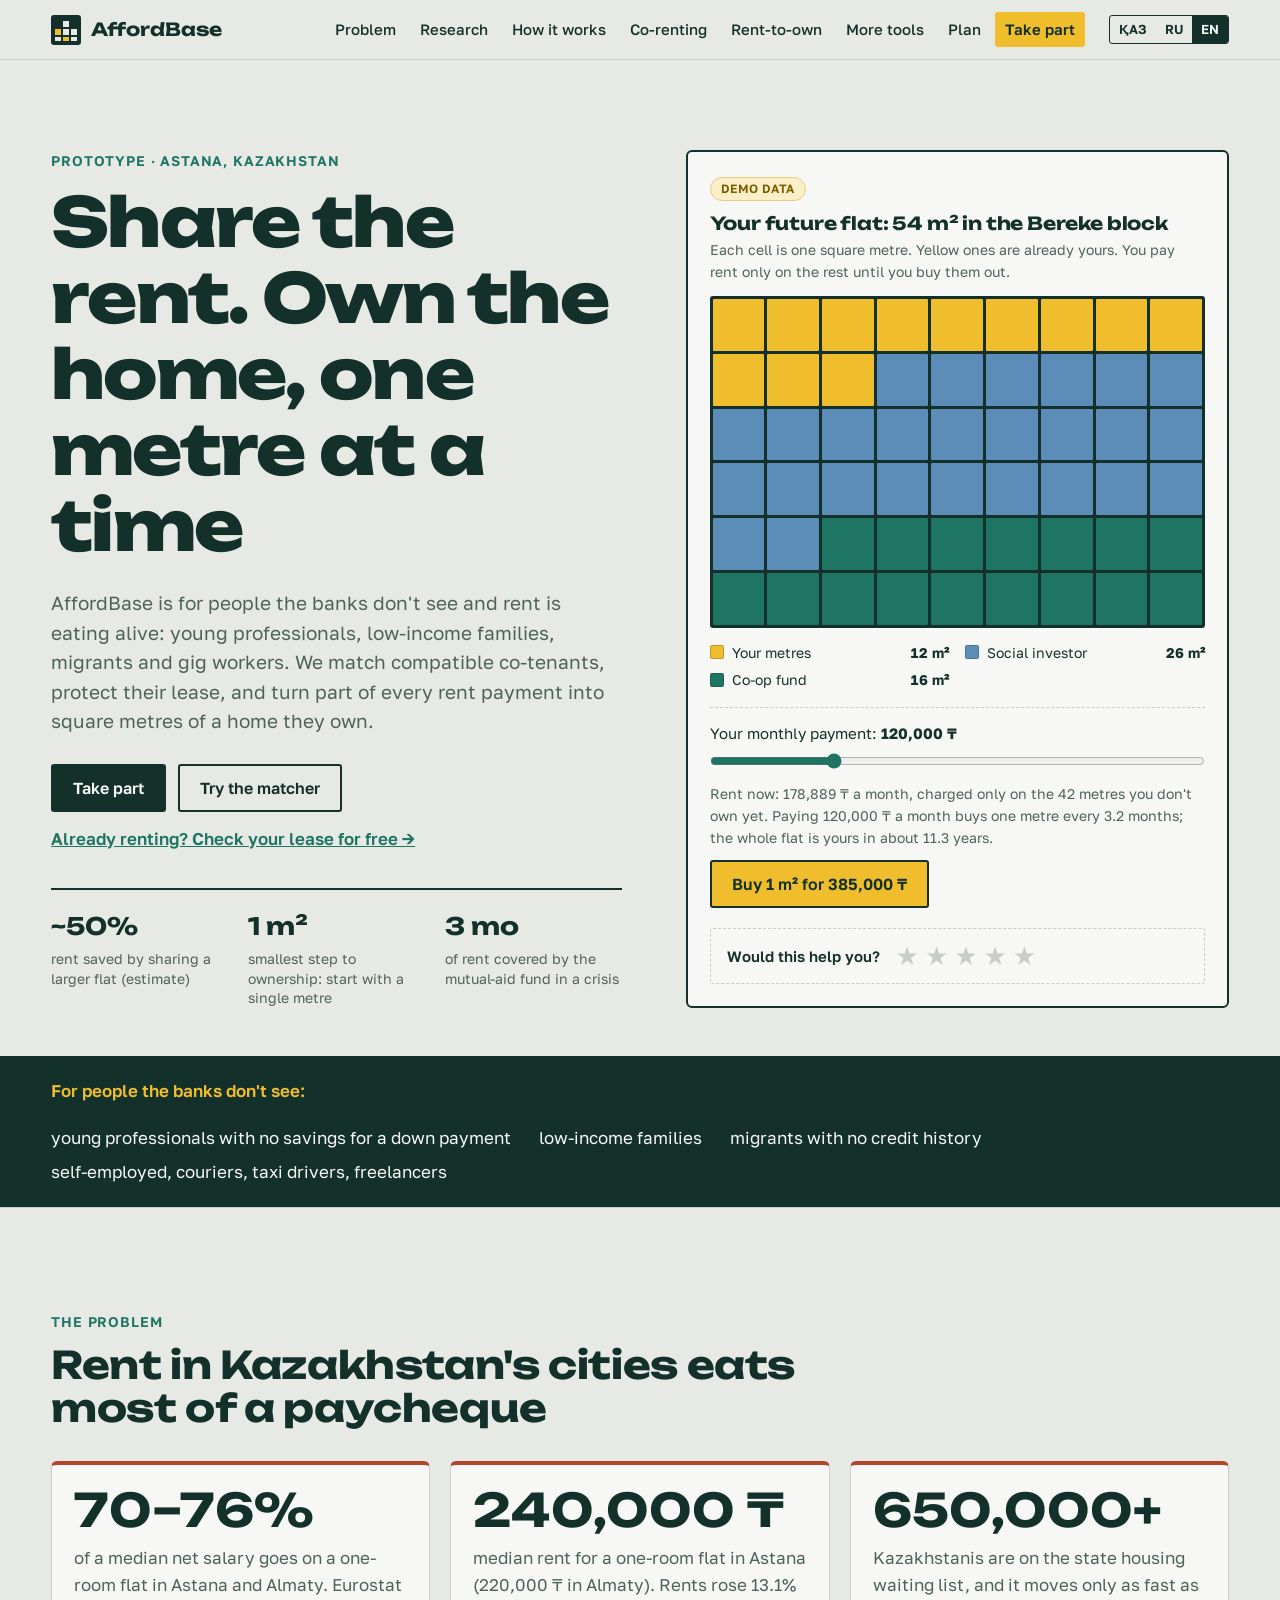
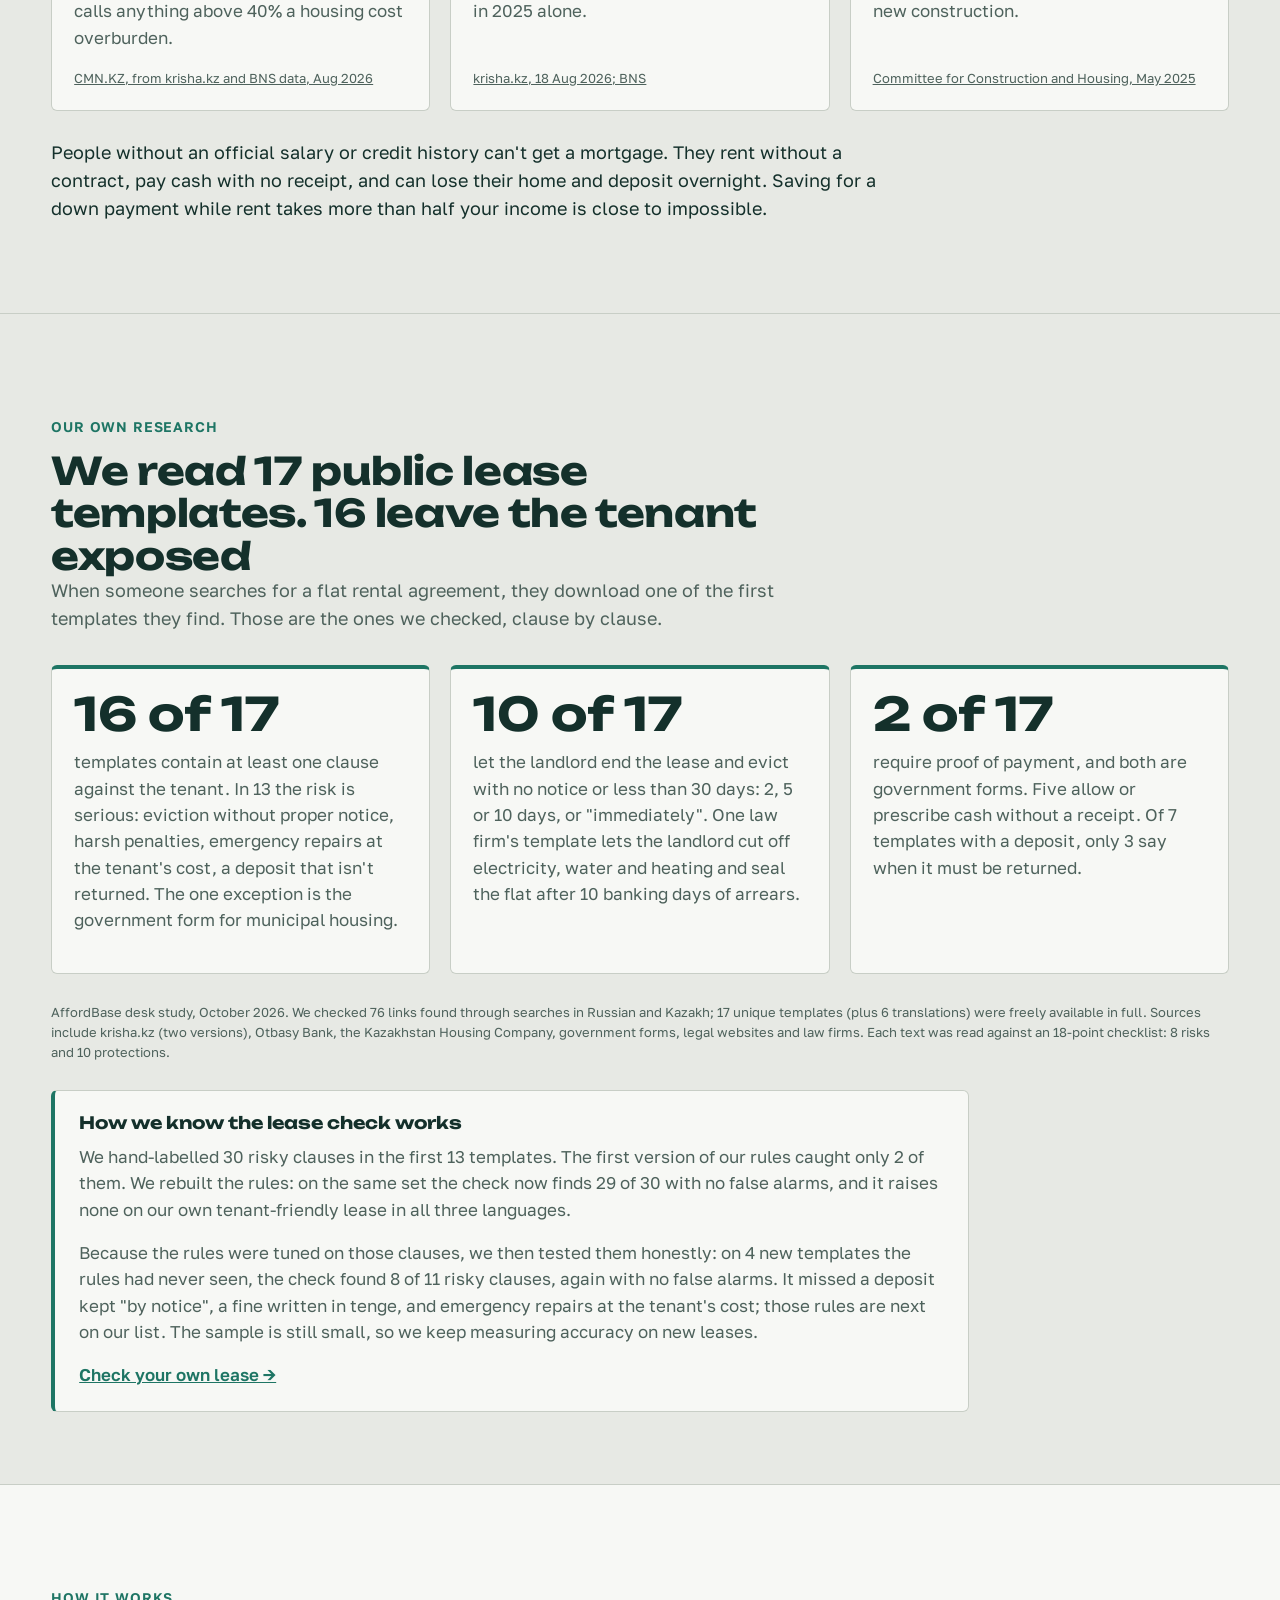
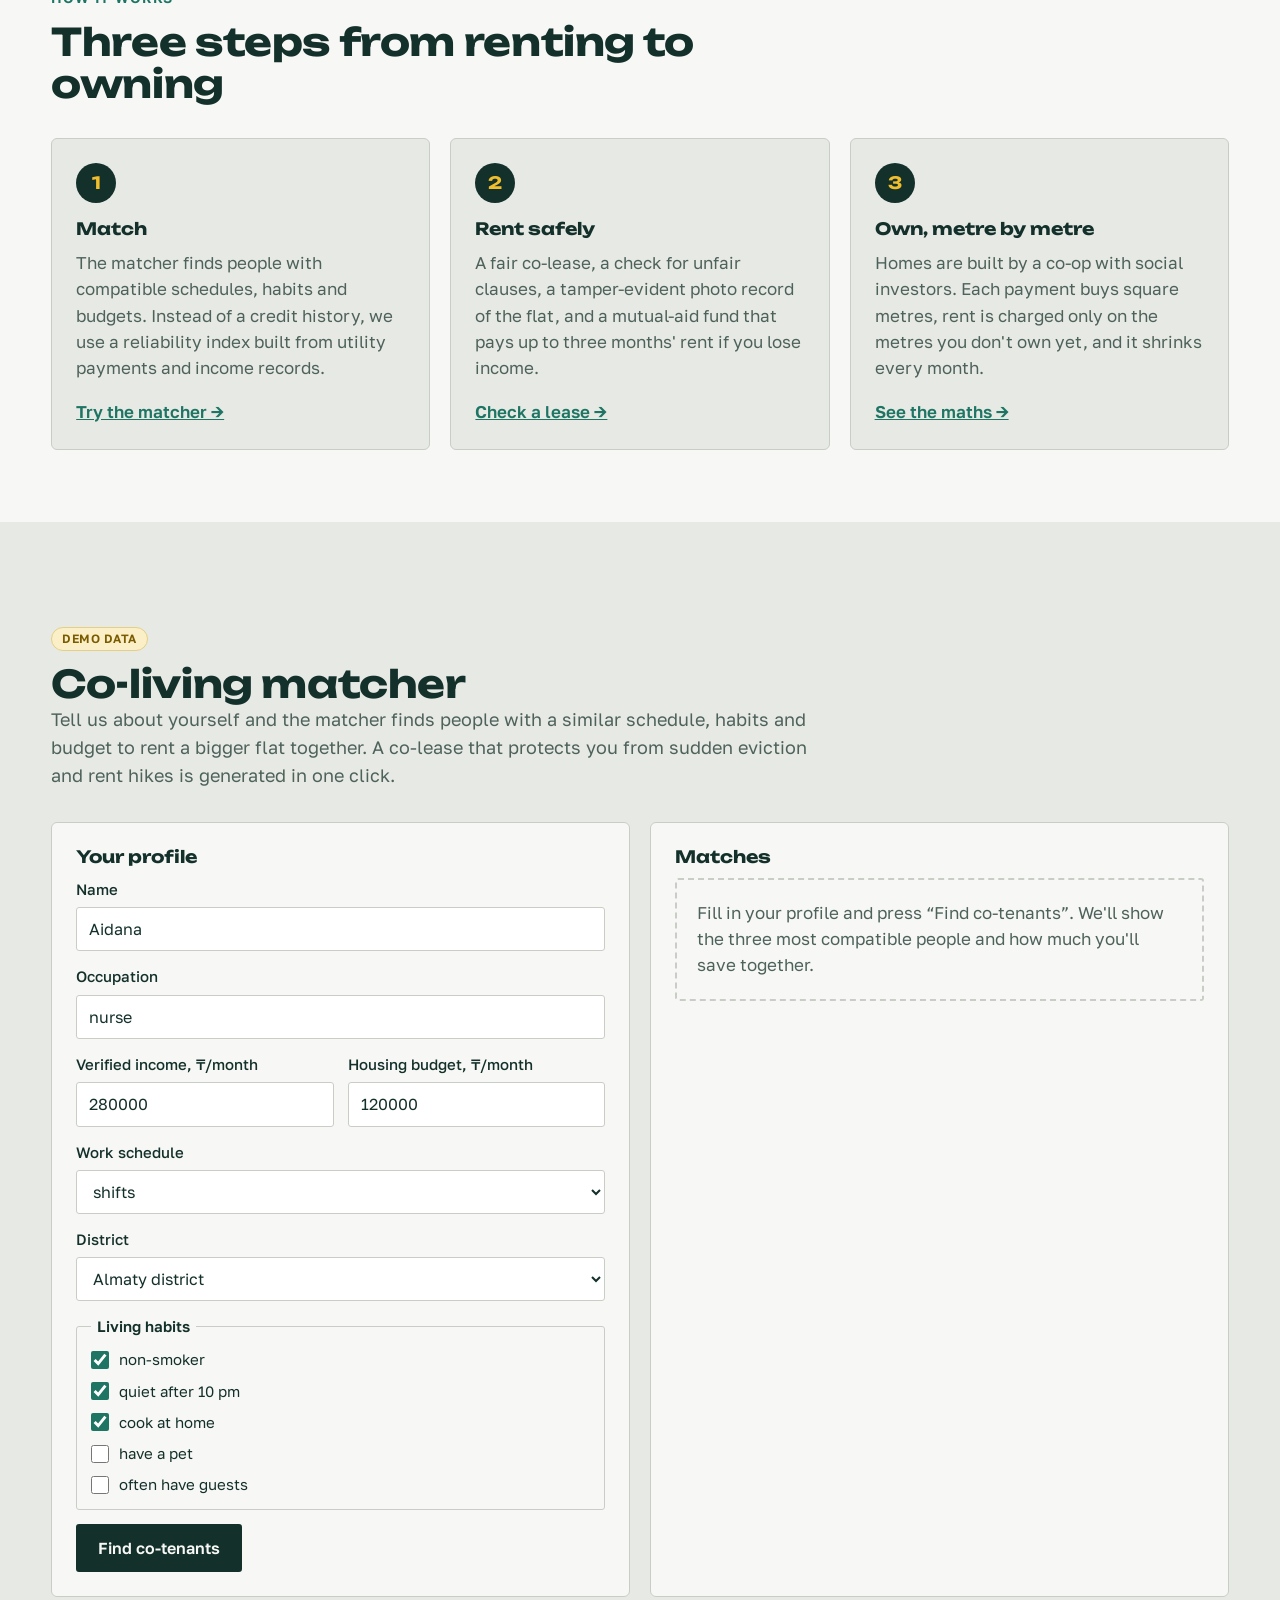
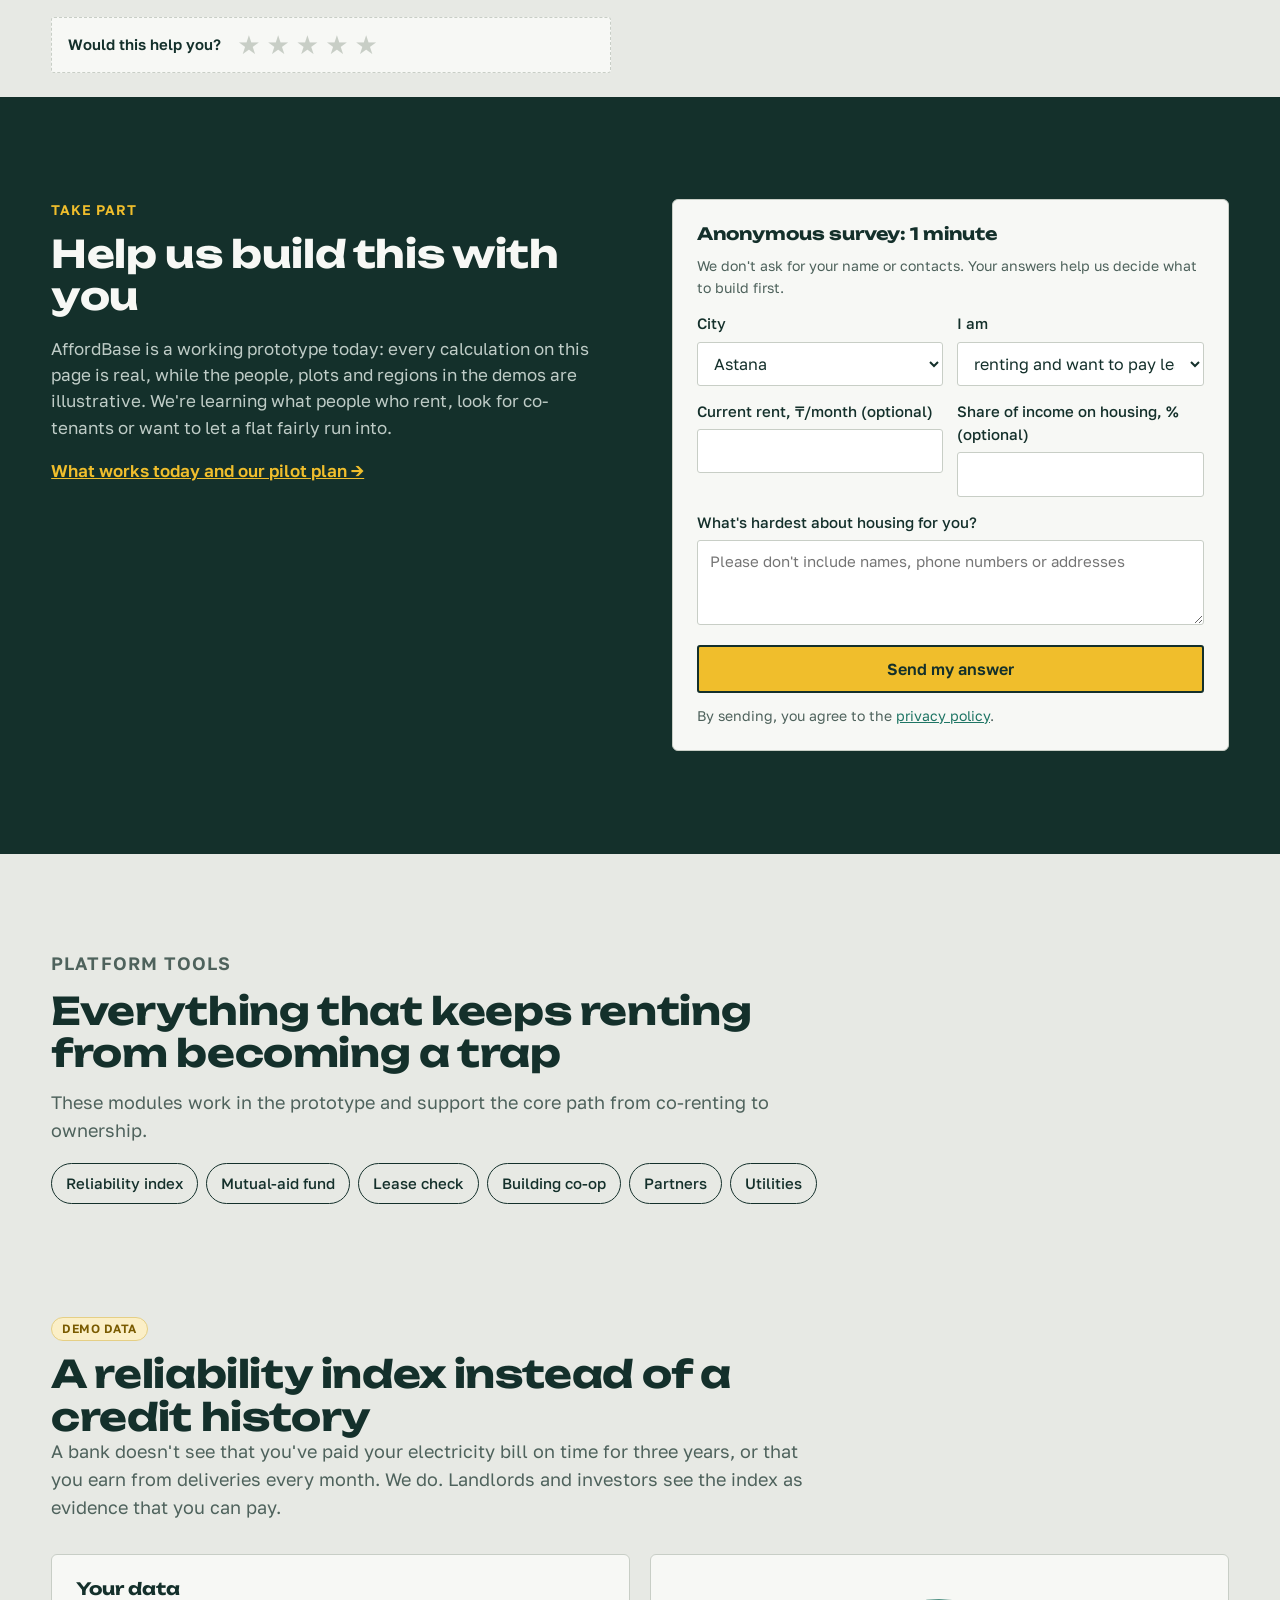
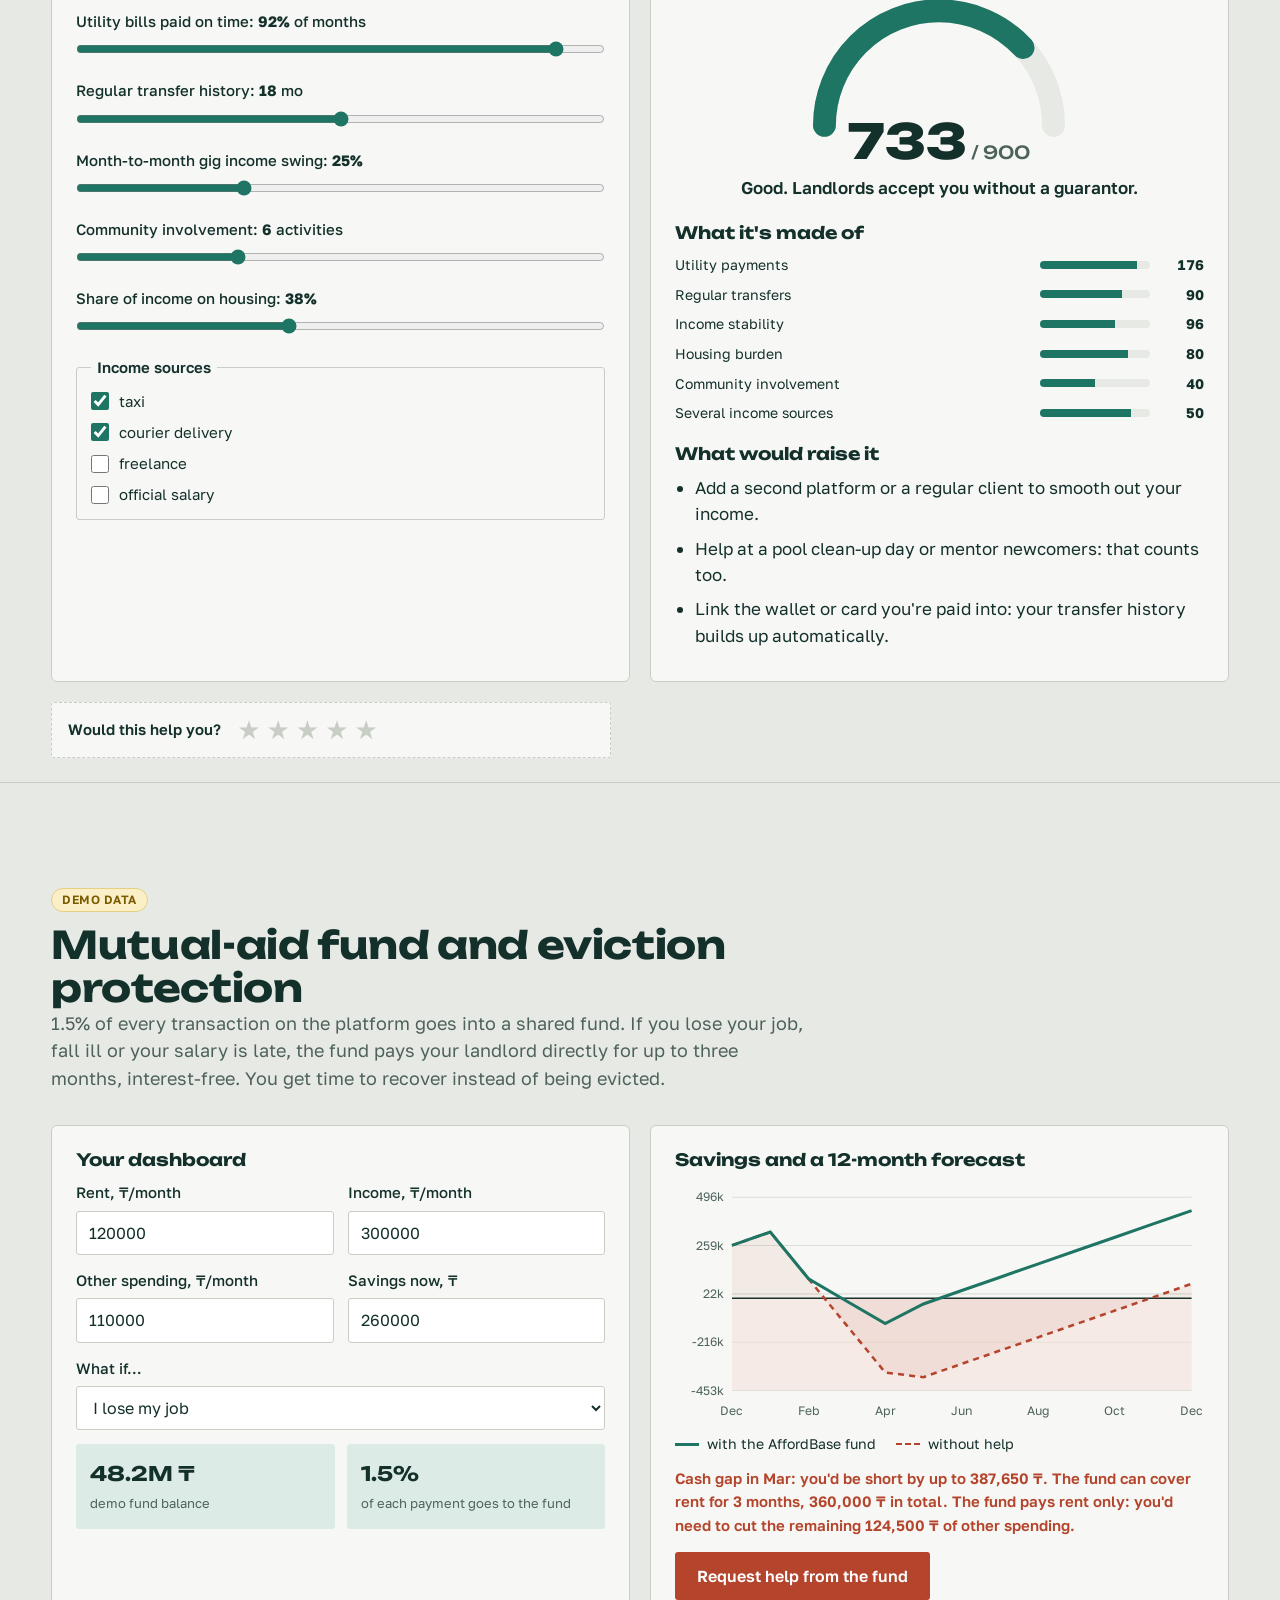
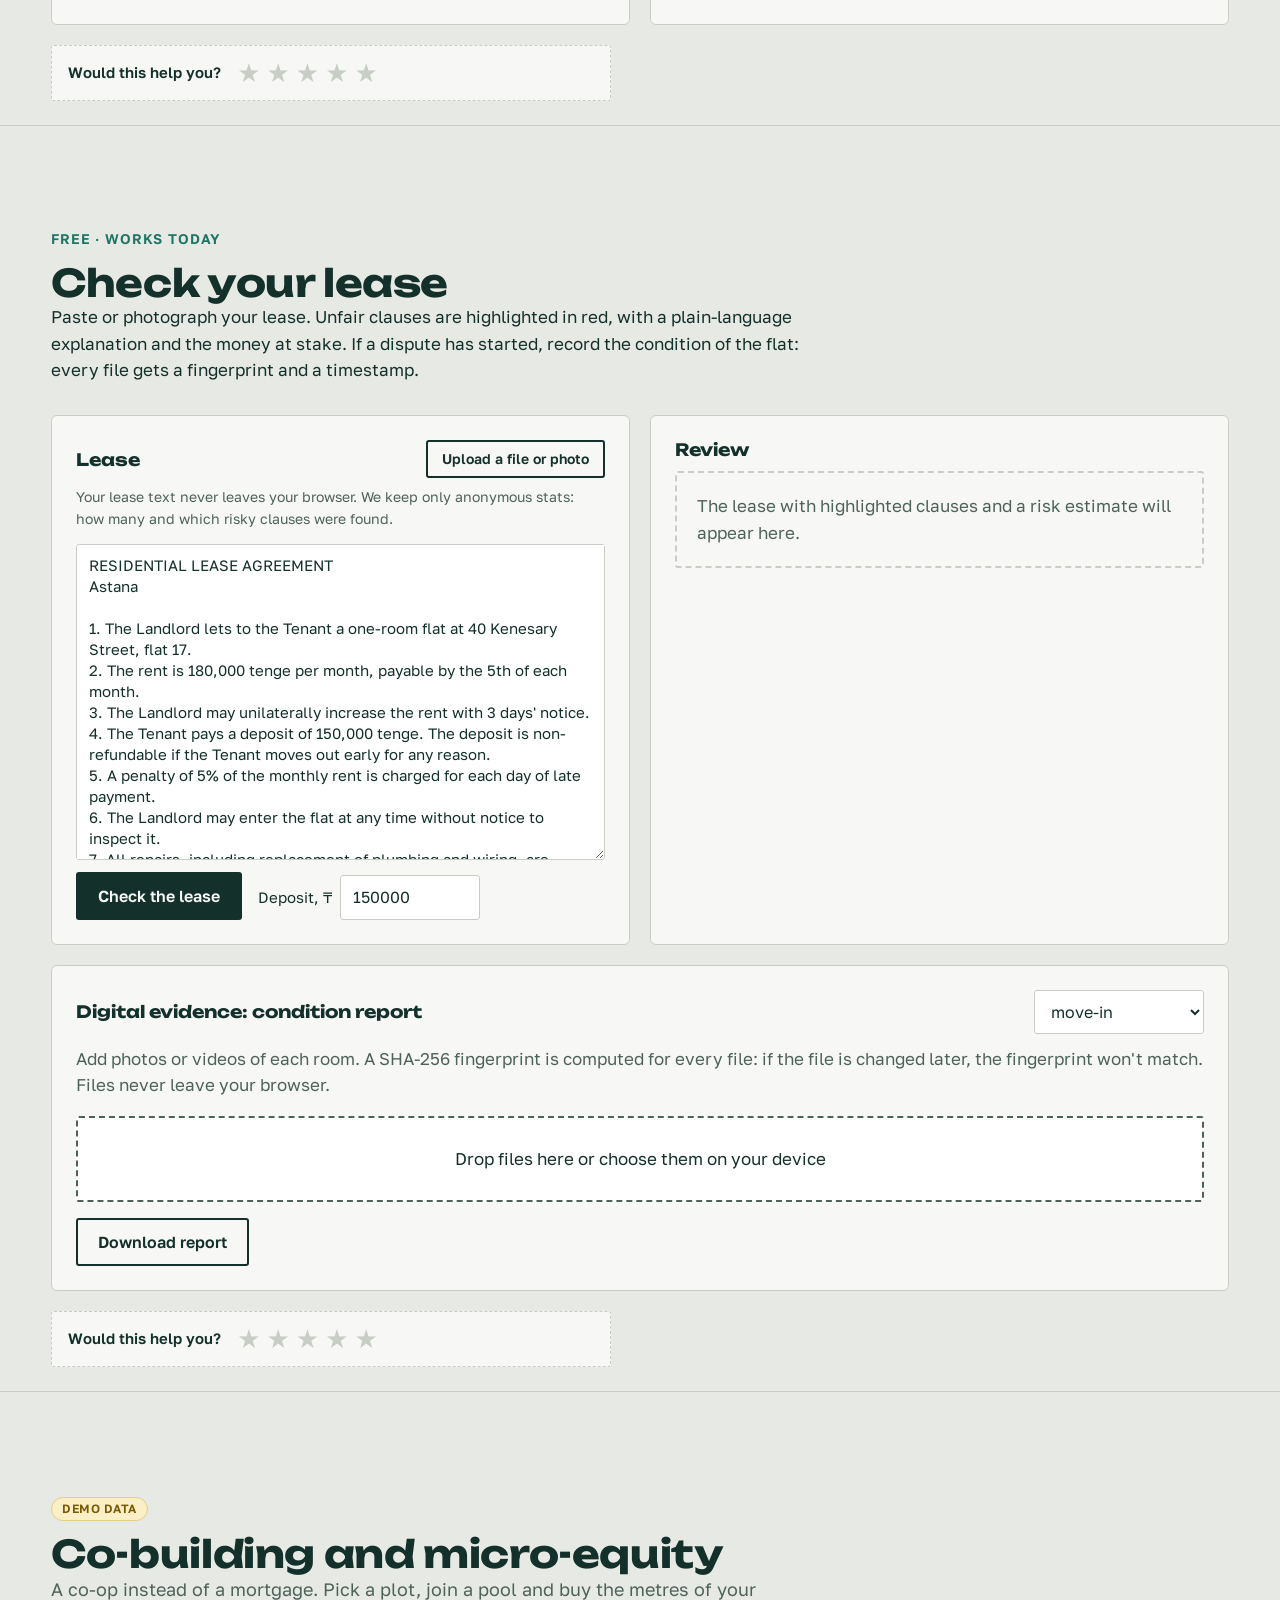
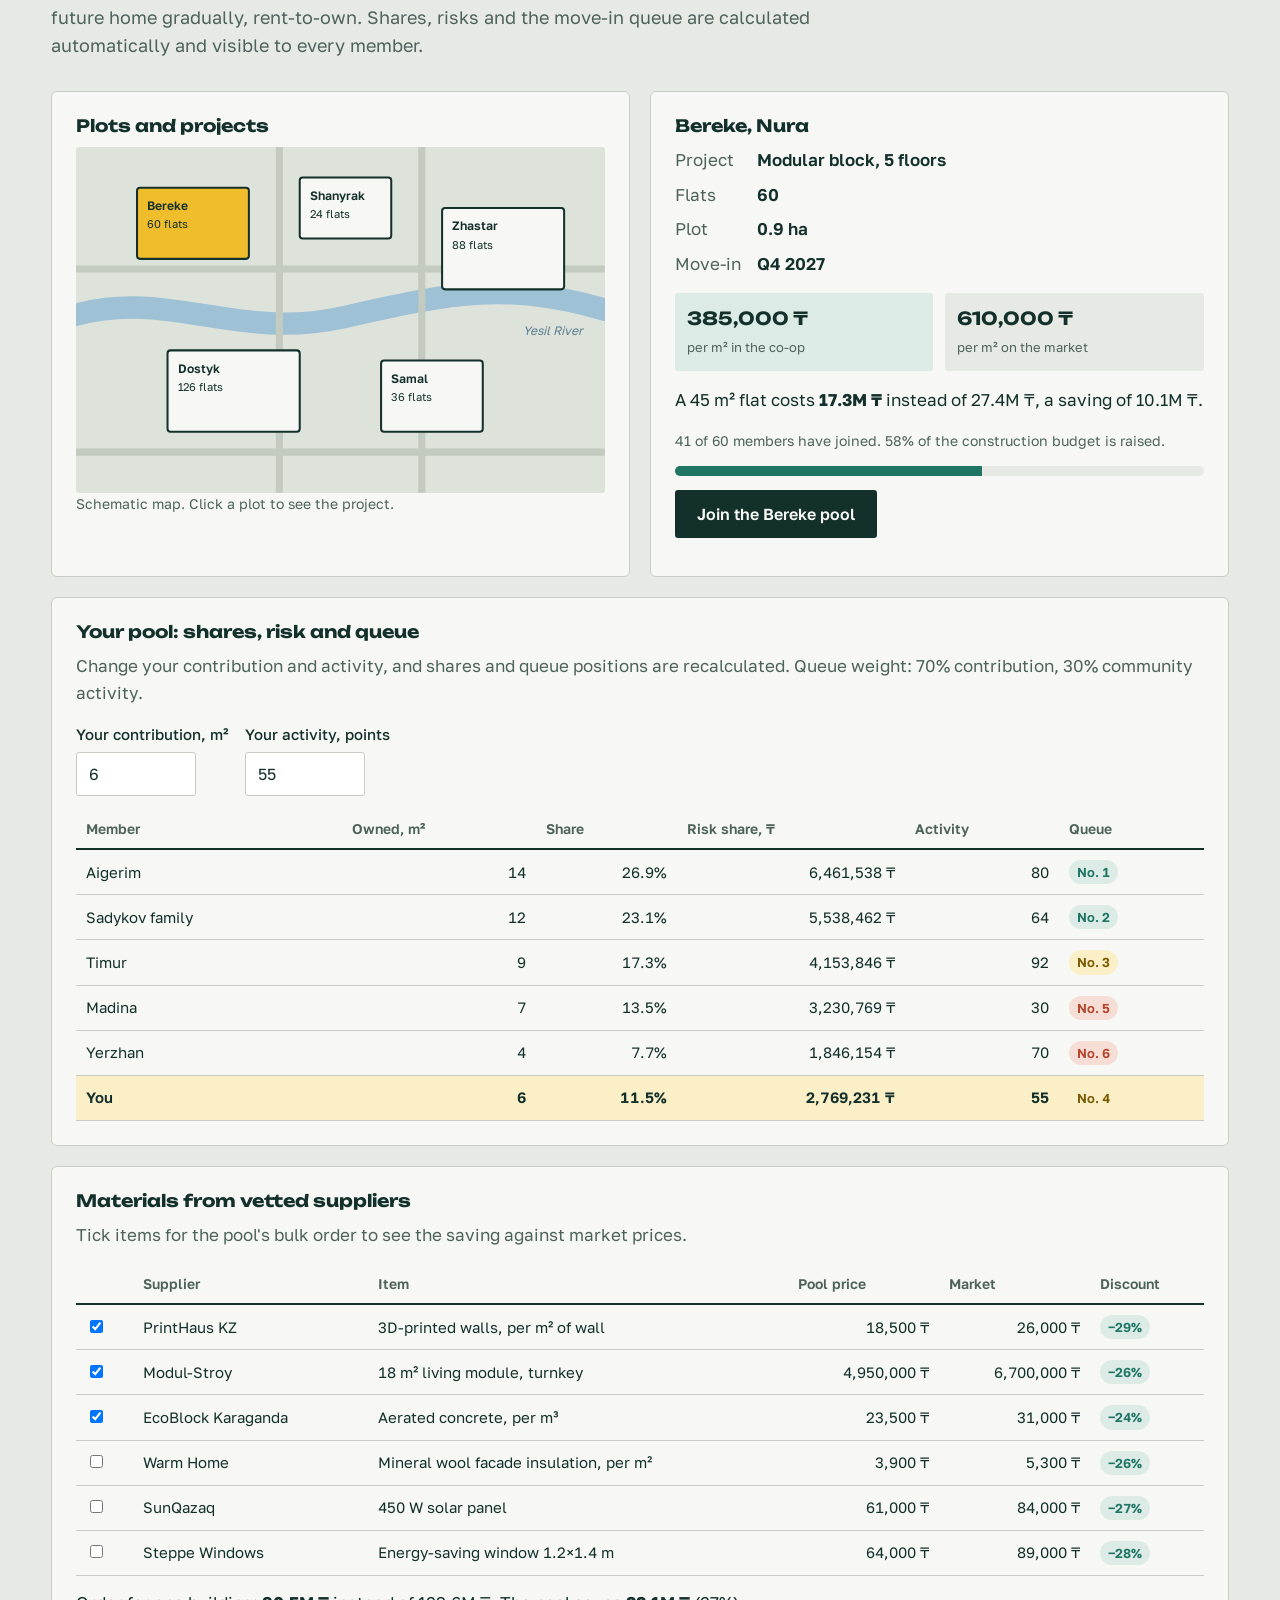
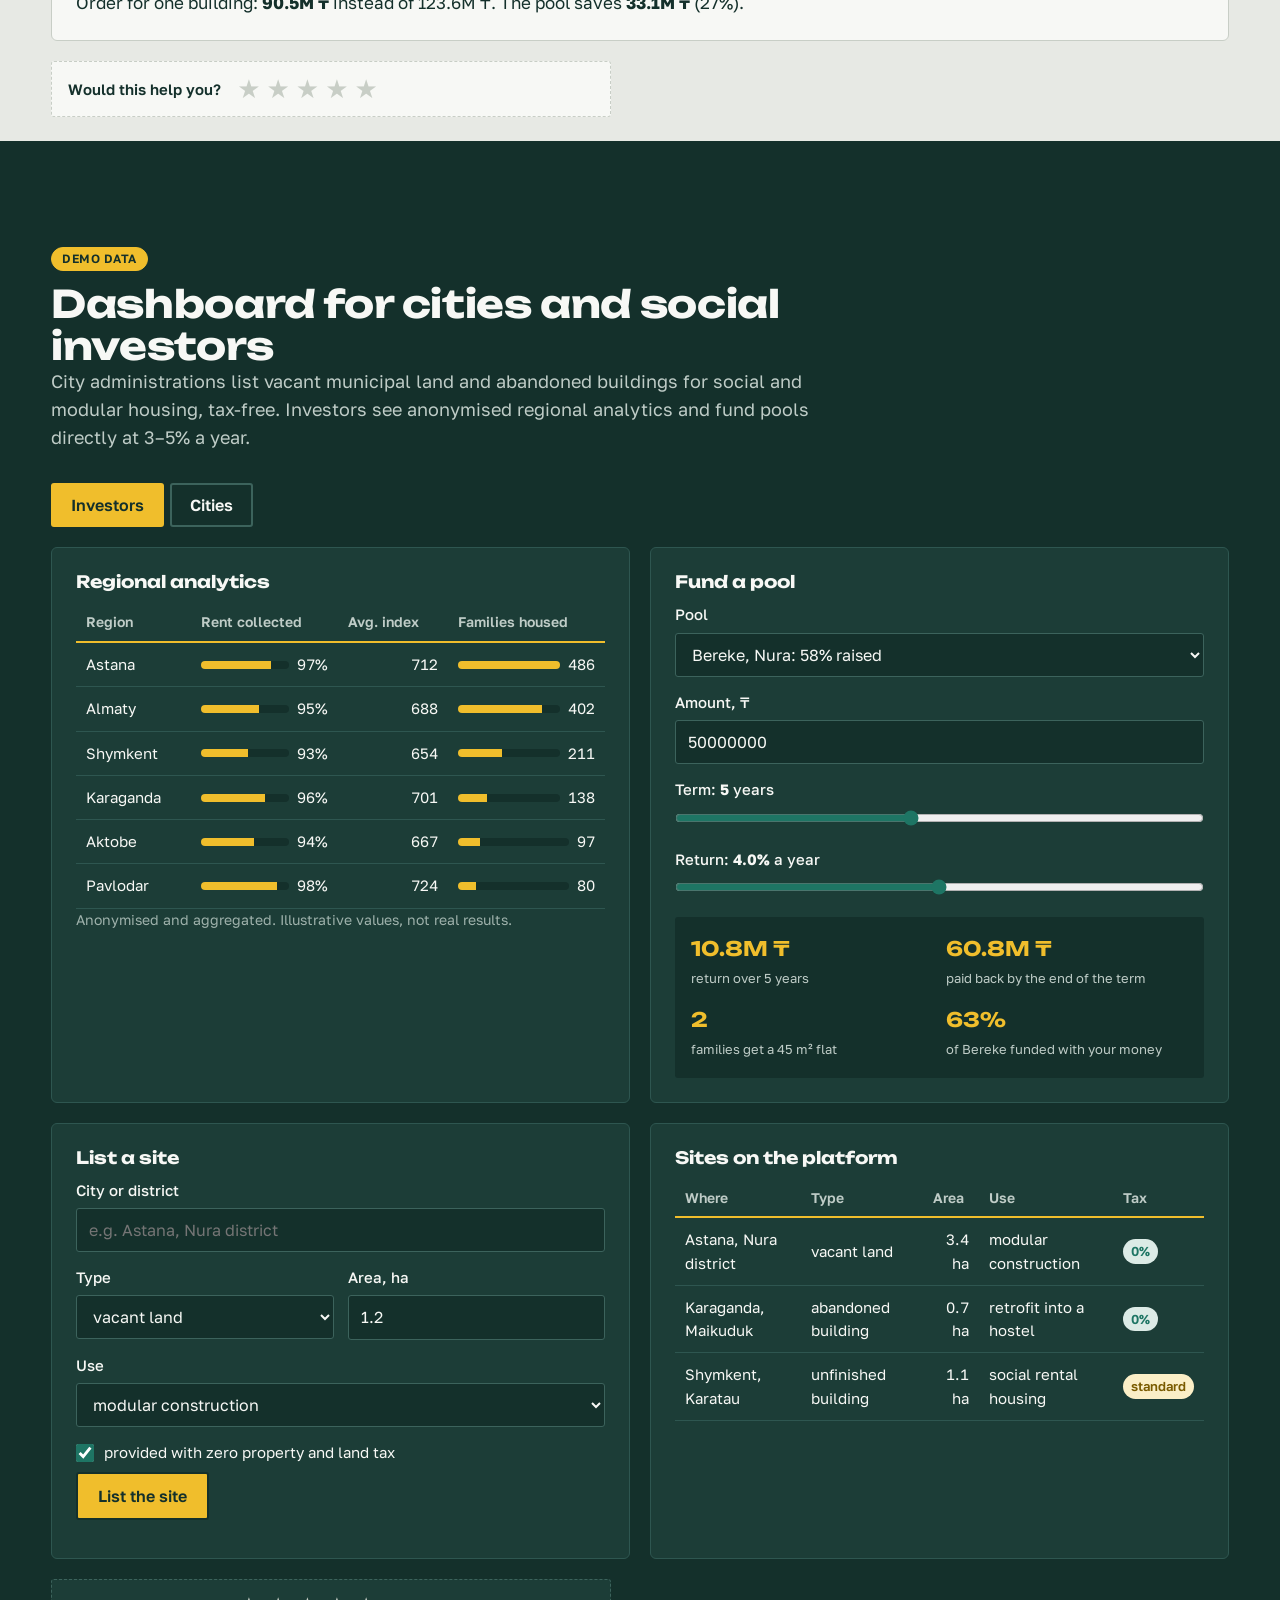
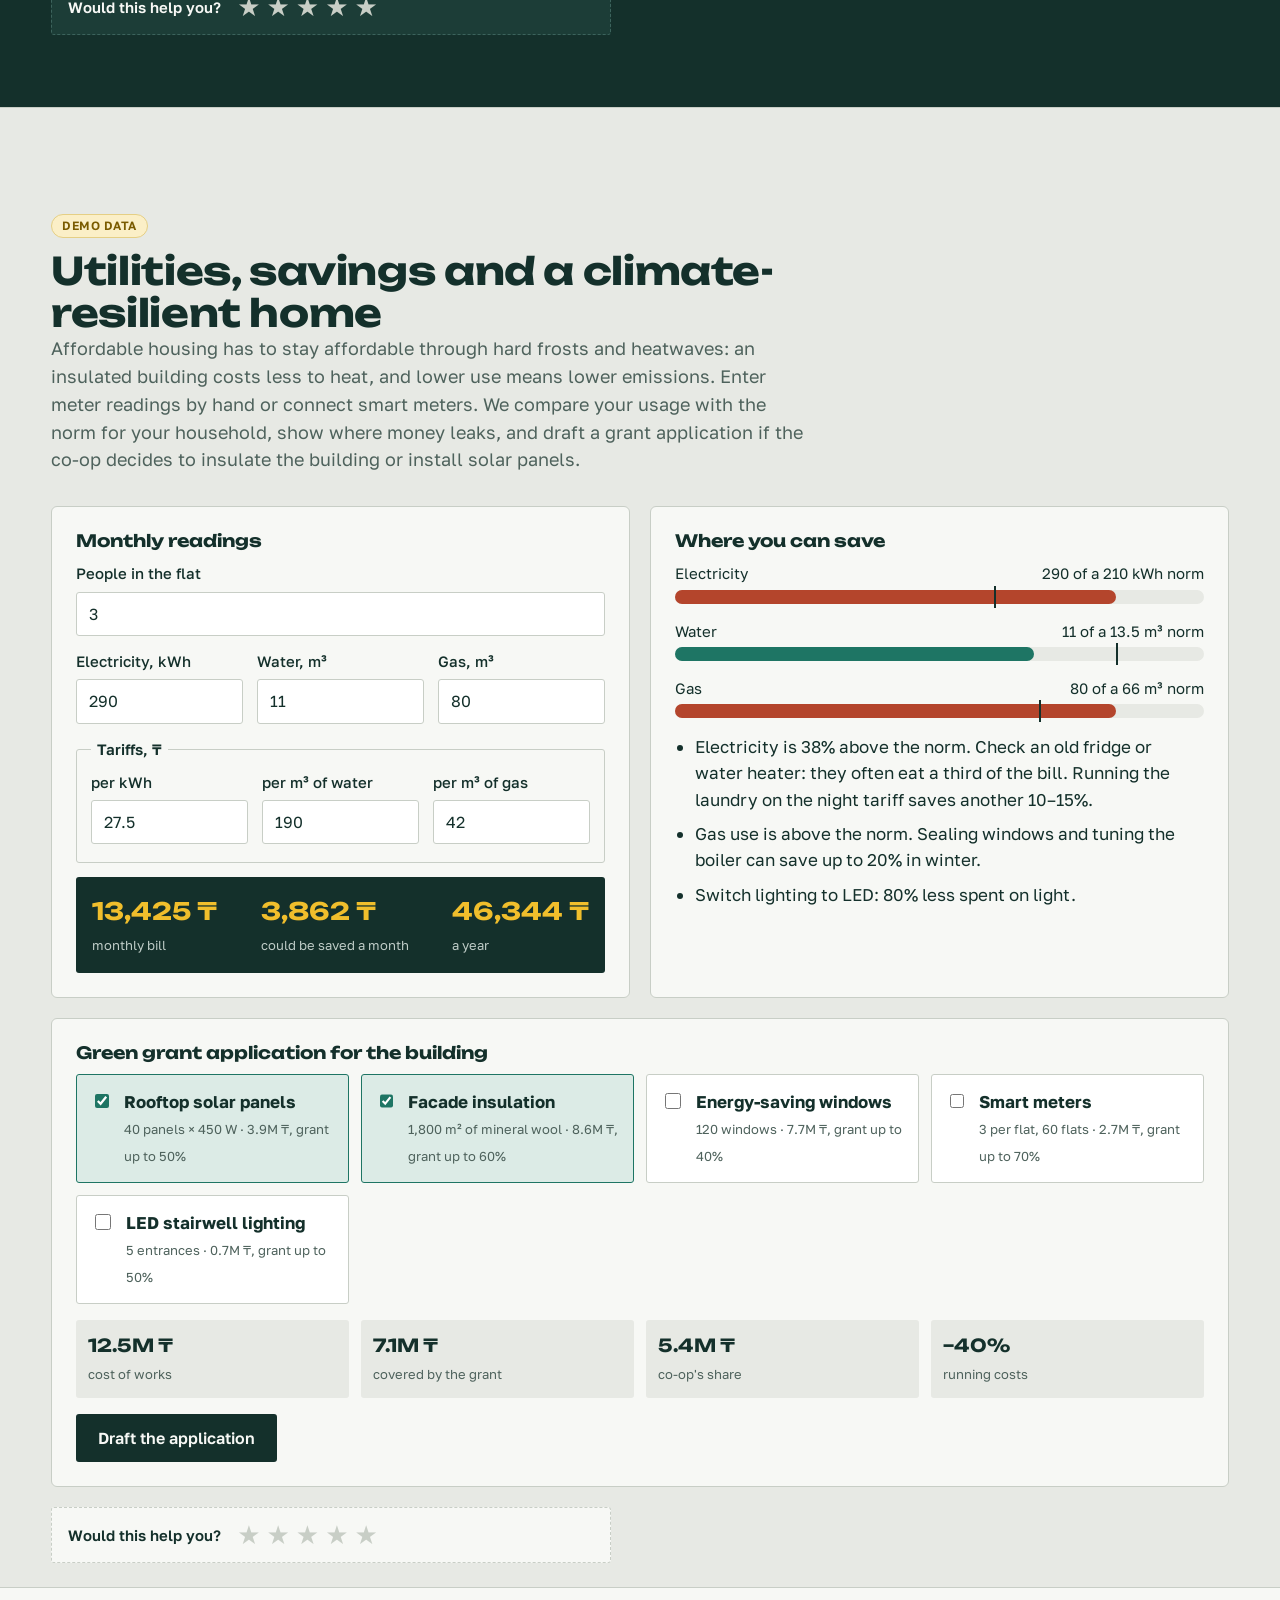
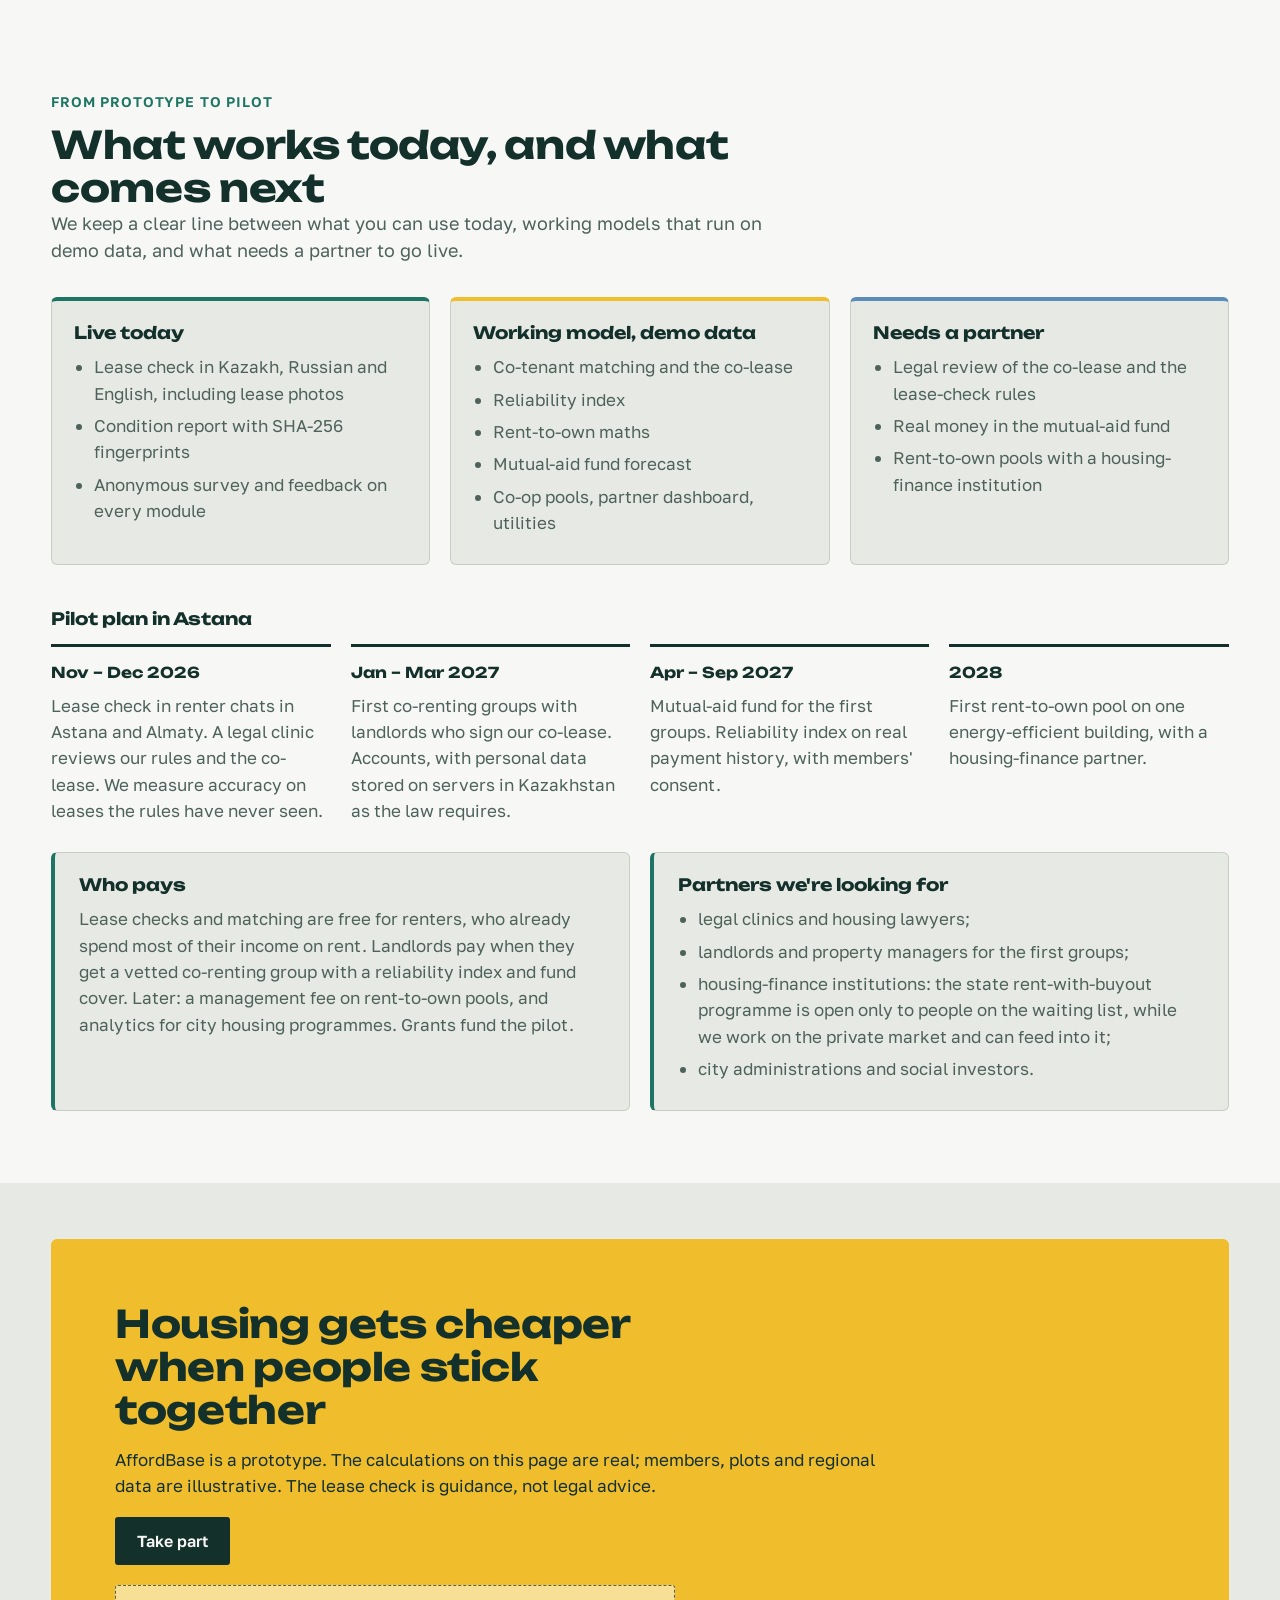
==== commit 2967cf3b: "Research section: 17 lease templates and out-of-sample checker test Co-Authored-By: Claude Opus 5.5 " ====
--- a/index.html
+++ b/index.html
@@ -118,28 +118,29 @@
 <section id="evidence" class="story">
   <header class="module-head">
     <p class="kicker" data-ru="Наше исследование" data-kk="Біздің зерттеу">Our own research</p>
-    <h2 data-ru="Мы прочитали 13 публичных шаблонов договора аренды. Все 13 ставят жильца под риск" data-kk="Біз жалдау шартының 13 жария үлгісін оқып шықтық. 13-інің бәрі жалдаушыны тәуекелге қалдырады">We read 13 public lease templates. All 13 leave the tenant exposed</h2>
+    <h2 data-ru="Мы прочитали 17 публичных шаблонов договора аренды. 16 из них ставят жильца под риск" data-kk="Біз жалдау шартының 17 жария үлгісін оқып шықтық. Оның 16-сы жалдаушыны тәуекелге қалдырады">We read 17 public lease templates. 16 leave the tenant exposed</h2>
     <p data-ru="Когда человек ищет «договор аренды квартиры», он скачивает один из первых шаблонов в поиске. Мы проверили именно их, пункт за пунктом." data-kk="Адам «пәтер жалдау шарты» деп іздегенде, іздеудегі алғашқы үлгілердің бірін жүктейді. Біз дәл соларды тармақ бойынша тексердік.">When someone searches for a flat rental agreement, they download one of the first templates they find. Those are the ones we checked, clause by clause.</p>
   </header>
   <div class="stats stats-own">
     <article class="stat">
-      <strong data-ru="13 из 13" data-kk="13-тен 13">13 of 13</strong>
-      <p data-ru="шаблонов содержат хотя бы один пункт против жильца. В 11 риск серьёзный: выселение без нормального срока, жёсткая неустойка, аварии за счёт жильца, невозврат залога." data-kk="үлгіде жалдаушыға қарсы кемінде бір тармақ бар. 11-інде тәуекел елеулі: қалыпты мерзімсіз шығару, қатаң тұрақсыздық айыбы, апаттарды жалдаушының есебінен жою, кепілақыны қайтармау.">templates contain at least one clause against the tenant. In 11 the risk is serious: eviction without proper notice, harsh penalties, emergency repairs at the tenant's cost, a deposit that isn't returned.</p>
+      <strong data-ru="16 из 17" data-kk="17-ден 16">16 of 17</strong>
+      <p data-ru="шаблонов содержат хотя бы один пункт против жильца. В 13 риск серьёзный: выселение без нормального срока, жёсткая неустойка, аварии за счёт жильца, невозврат залога. Исключение одно — государственная форма найма коммунального жилья." data-kk="үлгіде жалдаушыға қарсы кемінде бір тармақ бар. 13-інде тәуекел елеулі: қалыпты мерзімсіз шығару, қатаң тұрақсыздық айыбы, апаттарды жалдаушының есебінен жою, кепілақыны қайтармау. Жалғыз ерекшелік — коммуналдық тұрғын үйді жалдаудың мемлекеттік нысаны.">templates contain at least one clause against the tenant. In 13 the risk is serious: eviction without proper notice, harsh penalties, emergency repairs at the tenant's cost, a deposit that isn't returned. The one exception is the government form for municipal housing.</p>
     </article>
     <article class="stat">
-      <strong data-ru="8 из 13" data-kk="13-тен 8">8 of 13</strong>
-      <p data-ru="позволяют расторгнуть договор и выселить без уведомления или с уведомлением короче 30 дней: за 2, 5, 10 дней или «незамедлительно». Месяц и больше гарантируют только 3." data-kk="үлгі шартты бұзып, ескертусіз немесе 30 күннен қысқа ескертумен шығаруға мүмкіндік береді: 2, 5, 10 күн немесе «дереу». Бір ай және одан көп мерзімді тек 3 үлгі кепілдейді.">let the landlord end the lease and evict with no notice or less than 30 days: 2, 5 or 10 days, or "immediately". Only 3 guarantee a month or more.</p>
+      <strong data-ru="10 из 17" data-kk="17-ден 10">10 of 17</strong>
+      <p data-ru="позволяют расторгнуть договор и выселить без уведомления или с уведомлением короче 30 дней: за 2, 5, 10 дней или «незамедлительно». Образец одной юридической компании разрешает при долге больше 10 банковских дней отключить свет, воду и отопление и опечатать квартиру." data-kk="үлгі шартты бұзып, ескертусіз немесе 30 күннен қысқа ескертумен шығаруға мүмкіндік береді: 2, 5, 10 күн немесе «дереу». Бір заң компаниясының үлгісі 10 банктік күннен асатын қарыз болса, жарықты, суды және жылуды өшіріп, пәтерді мөрлеуге рұқсат береді.">let the landlord end the lease and evict with no notice or less than 30 days: 2, 5 or 10 days, or "immediately". One law firm's template lets the landlord cut off electricity, water and heating and seal the flat after 10 banking days of arrears.</p>
     </article>
     <article class="stat">
-      <strong data-ru="1 из 13" data-kk="13-тен 1">1 of 13</strong>
-      <p data-ru="требует подтверждения оплаты. Ещё 3 допускают или предписывают наличные без расписки. Ни в одном из 4 шаблонов с залогом удержание не привязано к задокументированному ущербу." data-kk="үлгі ғана төлемді растауды талап етеді. Тағы 3 үлгі қолхатсыз қолма-қол төлеуге жол береді. Кепілақысы бар 4 үлгінің ешқайсысында ұстап қалу құжатталған залалмен байланыстырылмаған.">requires proof of payment. Three more allow or prescribe cash without a receipt. In none of the 4 templates with a deposit are deductions tied to documented damage.</p>
-    </article>
-  </div>
-  <p class="src" data-ru="Кабинетное исследование AffordBase, октябрь 2026. Проверено 38 ссылок из 9 поисковых запросов на русском и казахском; полный текст бесплатно доступен у 13 уникальных шаблонов (плюс 4 перевода). Источники: krisha.kz (две версии), Отбасы банк, юридические сайты и адвокатские конторы. Каждый текст прочитан по протоколу из 18 пунктов: 8 рисков и 10 защит." data-kk="AffordBase кабинеттік зерттеуі, 2026 жылғы қазан. Орыс және қазақ тілдеріндегі 9 іздеу сұранысынан 38 сілтеме тексерілді; толық мәтін тегін 13 бірегей үлгіде ғана бар (тағы 4 аударма). Дереккөздер: krisha.kz (екі нұсқа), Отбасы банк, заң сайттары мен адвокаттық кеңселер. Әр мәтін 18 тармақтық хаттама бойынша оқылды: 8 тәуекел және 10 қорғау.">AffordBase desk study, October 2026. We checked 38 links from 9 searches in Russian and Kazakh; 13 unique templates (plus 4 translations) were freely available in full. Sources include krisha.kz (two versions), Otbasy Bank, legal websites and law firms. Each text was read against an 18-point checklist: 8 risks and 10 protections.</p>
+      <strong data-ru="2 из 17" data-kk="17-ден 2">2 of 17</strong>
+      <p data-ru="требуют подтверждения оплаты, и оба — государственные формы. 5 допускают или предписывают наличные без расписки. Из 7 шаблонов с залогом срок его возврата указан только в 3." data-kk="үлгі ғана төлемді растауды талап етеді, екеуі де мемлекеттік нысандар. 5 үлгі қолхатсыз қолма-қол төлеуге жол береді немесе соны талап етеді. Кепілақысы бар 7 үлгінің тек 3-інде оны қайтару мерзімі көрсетілген.">require proof of payment, and both are government forms. Five allow or prescribe cash without a receipt. Of 7 templates with a deposit, only 3 say when it must be returned.</p>
+    </article>
+  </div>
+  <p class="src" data-ru="Кабинетное исследование AffordBase, октябрь 2026. По поисковым запросам на русском и казахском проверено 76 ссылок; полный текст бесплатно доступен у 17 уникальных шаблонов (плюс 6 переводов). Источники: krisha.kz (две версии), Отбасы банк, Казахстанская Жилищная Компания, государственные формы, юридические сайты и компании. Каждый текст прочитан по протоколу из 18 пунктов: 8 рисков и 10 защит." data-kk="AffordBase кабинеттік зерттеуі, 2026 жылғы қазан. Орыс және қазақ тілдеріндегі іздеу сұраныстары бойынша 76 сілтеме тексерілді; толық мәтін тегін 17 бірегей үлгіде ғана бар (тағы 6 аударма). Дереккөздер: krisha.kz (екі нұсқа), Отбасы банк, Қазақстан Тұрғын үй компаниясы, мемлекеттік нысандар, заң сайттары мен компаниялары. Әр мәтін 18 тармақтық хаттама бойынша оқылды: 8 тәуекел және 10 қорғау.">AffordBase desk study, October 2026. We checked 76 links found through searches in Russian and Kazakh; 17 unique templates (plus 6 translations) were freely available in full. Sources include krisha.kz (two versions), Otbasy Bank, the Kazakhstan Housing Company, government forms, legal websites and law firms. Each text was read against an 18-point checklist: 8 risks and 10 protections.</p>
 
   <div class="proof">
     <h3 data-ru="Как мы проверяем, что проверка договора работает" data-kk="Шартты тексеру жұмыс істейтінін қалай тексереміз">How we know the lease check works</h3>
-    <p data-ru="В этих шаблонах мы вручную разметили 30 опасных пунктов. Первая версия наших правил нашла только 2 из них. Мы переписали правила, и на том же наборе проверка находит 29 из 30 без ложных срабатываний, а на нашем собственном договоре в пользу жильца не срабатывает ни разу на всех трёх языках. Правила настраивались на этих же пунктах, поэтому сейчас мы измеряем точность на новых договорах, которые проверяют пользователи." data-kk="Осы үлгілерде біз 30 қауіпті тармақты қолмен белгіледік. Ережелеріміздің бірінші нұсқасы олардың тек 2-еуін тапты. Біз ережелерді қайта жаздық: сол жиында тексеру 30-дың 29-ын жалған дабылсыз табады, ал жалдаушының пайдасына жазылған өз шартымызда үш тілде де бірде-бір рет іске қосылмайды. Ережелер дәл осы тармақтарға бапталғандықтан, қазір дәлдікті пайдаланушылар тексеретін жаңа шарттарда өлшеп жатырмыз.">We hand-labelled the 30 risky clauses in these templates. The first version of our rules caught only 2 of them. We rebuilt the rules: on the same set the check now finds 29 of 30 with no false alarms, and it raises none on our own tenant-friendly lease in all three languages. Because the rules were tuned on these clauses, we are now measuring accuracy on new leases that people check on the site.</p>
+    <p data-ru="В первых 13 шаблонах мы вручную разметили 30 опасных пунктов. Первая версия наших правил нашла только 2 из них. Мы переписали правила, и на том же наборе проверка находит 29 из 30 без ложных срабатываний, а на нашем собственном договоре в пользу жильца не срабатывает ни разу на всех трёх языках." data-kk="Алғашқы 13 үлгіде біз 30 қауіпті тармақты қолмен белгіледік. Ережелеріміздің бірінші нұсқасы олардың тек 2-еуін тапты. Біз ережелерді қайта жаздық: сол жиында тексеру 30-дың 29-ын жалған дабылсыз табады, ал жалдаушының пайдасына жазылған өз шартымызда үш тілде де бірде-бір рет іске қосылмайды.">We hand-labelled 30 risky clauses in the first 13 templates. The first version of our rules caught only 2 of them. We rebuilt the rules: on the same set the check now finds 29 of 30 with no false alarms, and it raises none on our own tenant-friendly lease in all three languages.</p>
+    <p data-ru="Правила настраивались на этих же пунктах, поэтому потом мы проверили их честно: на 4 новых шаблонах, которых правила раньше не видели, проверка нашла 8 из 11 опасных пунктов, тоже без ложных срабатываний. Она пропустила залог, который удерживают «путём уведомления», штраф в тенге и аварии за счёт жильца. Это следующие правила, которые мы улучшим. Выборка пока маленькая, поэтому мы продолжаем измерять точность на новых договорах." data-kk="Ережелер дәл осы тармақтарға бапталғандықтан, кейін біз оларды адал тексердік: ережелер бұрын көрмеген 4 жаңа үлгіде тексеру 11 қауіпті тармақтың 8-ін тапты, бұл жолы да жалған дабылсыз. Ол «хабарлау арқылы» ұсталатын кепілақыны, теңгемен жазылған айыппұлды және жалдаушының есебінен апаттарды жоюды өткізіп алды. Келесі кезекте осы ережелерді жақсартамыз. Іріктеме әзірге шағын, сондықтан дәлдікті жаңа шарттарда өлшеуді жалғастырамыз.">Because the rules were tuned on those clauses, we then tested them honestly: on 4 new templates the rules had never seen, the check found 8 of 11 risky clauses, again with no false alarms. It missed a deposit kept "by notice", a fine written in tenge, and emergency repairs at the tenant's cost; those rules are next on our list. The sample is still small, so we keep measuring accuracy on new leases.</p>
     <a href="#legal" data-ru="Проверить свой договор →" data-kk="Шартыңызды тексеру →">Check your own lease →</a>
   </div>
 </section>
